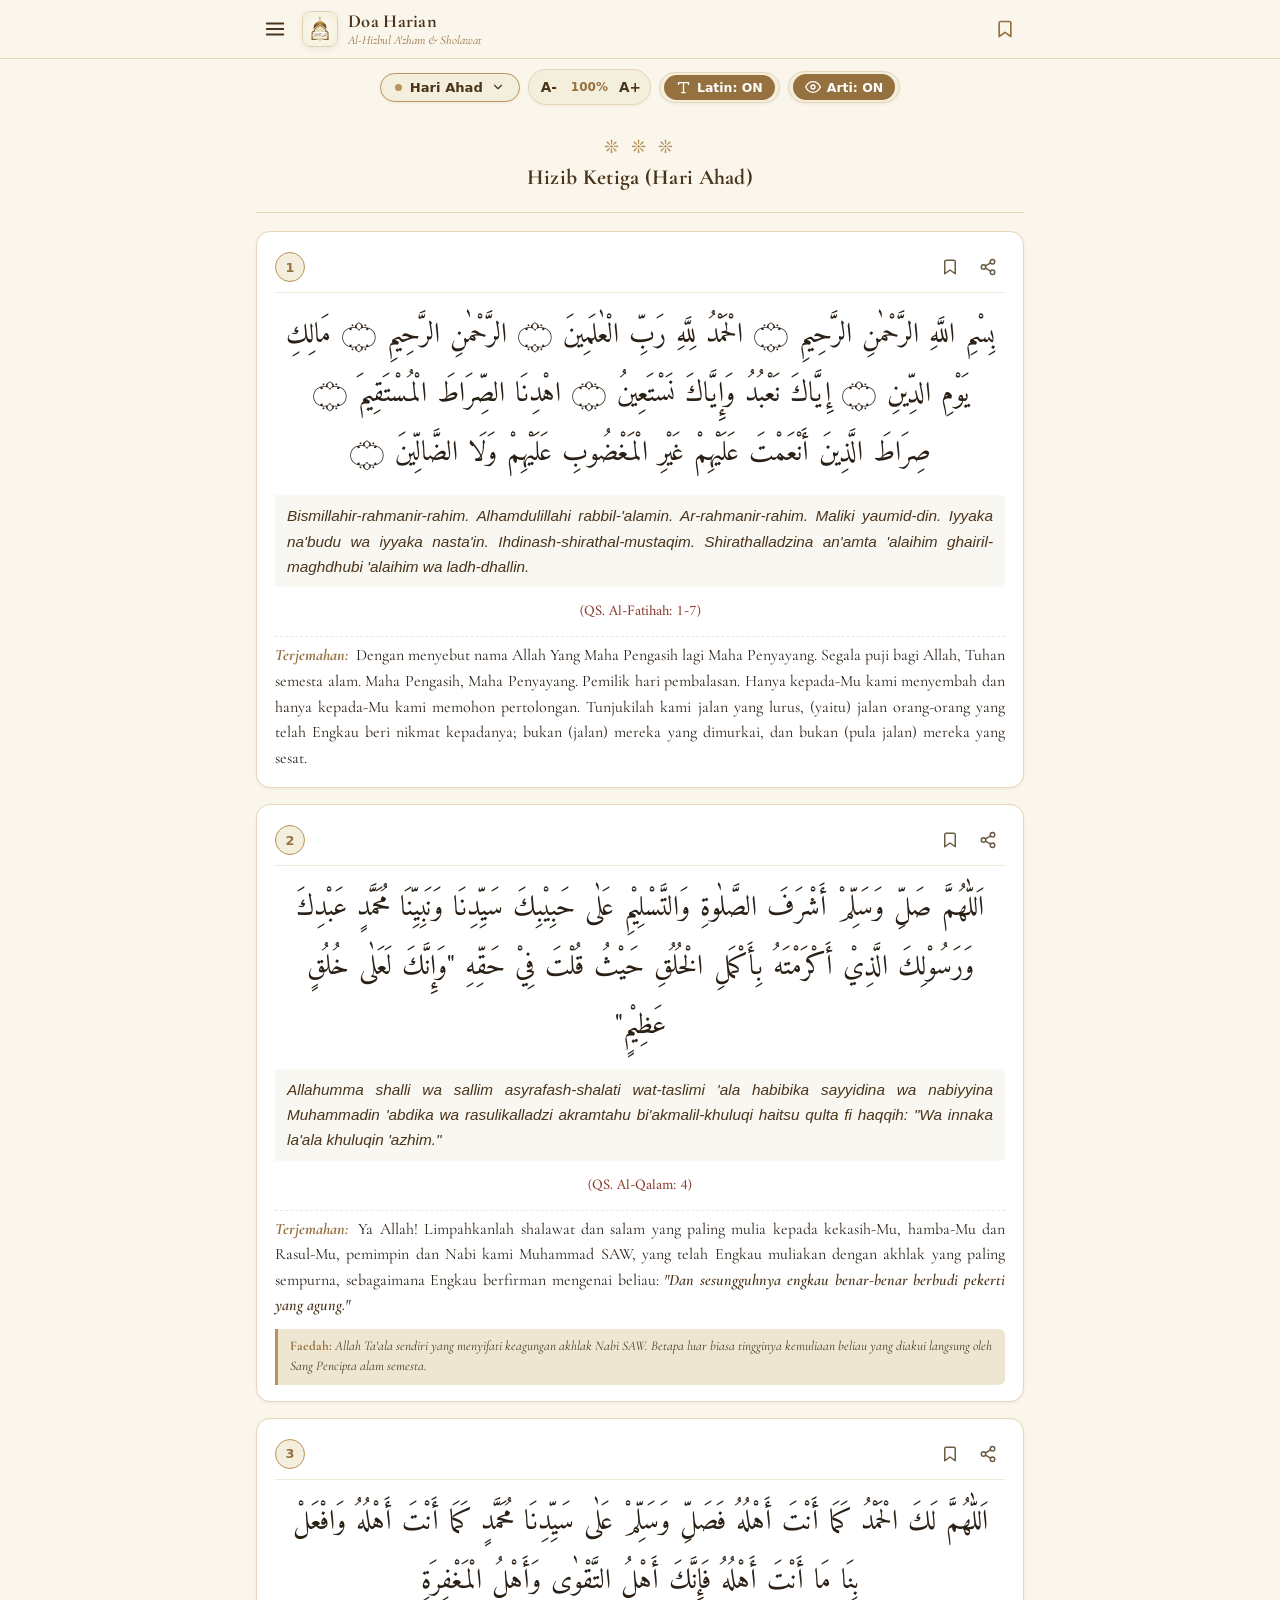
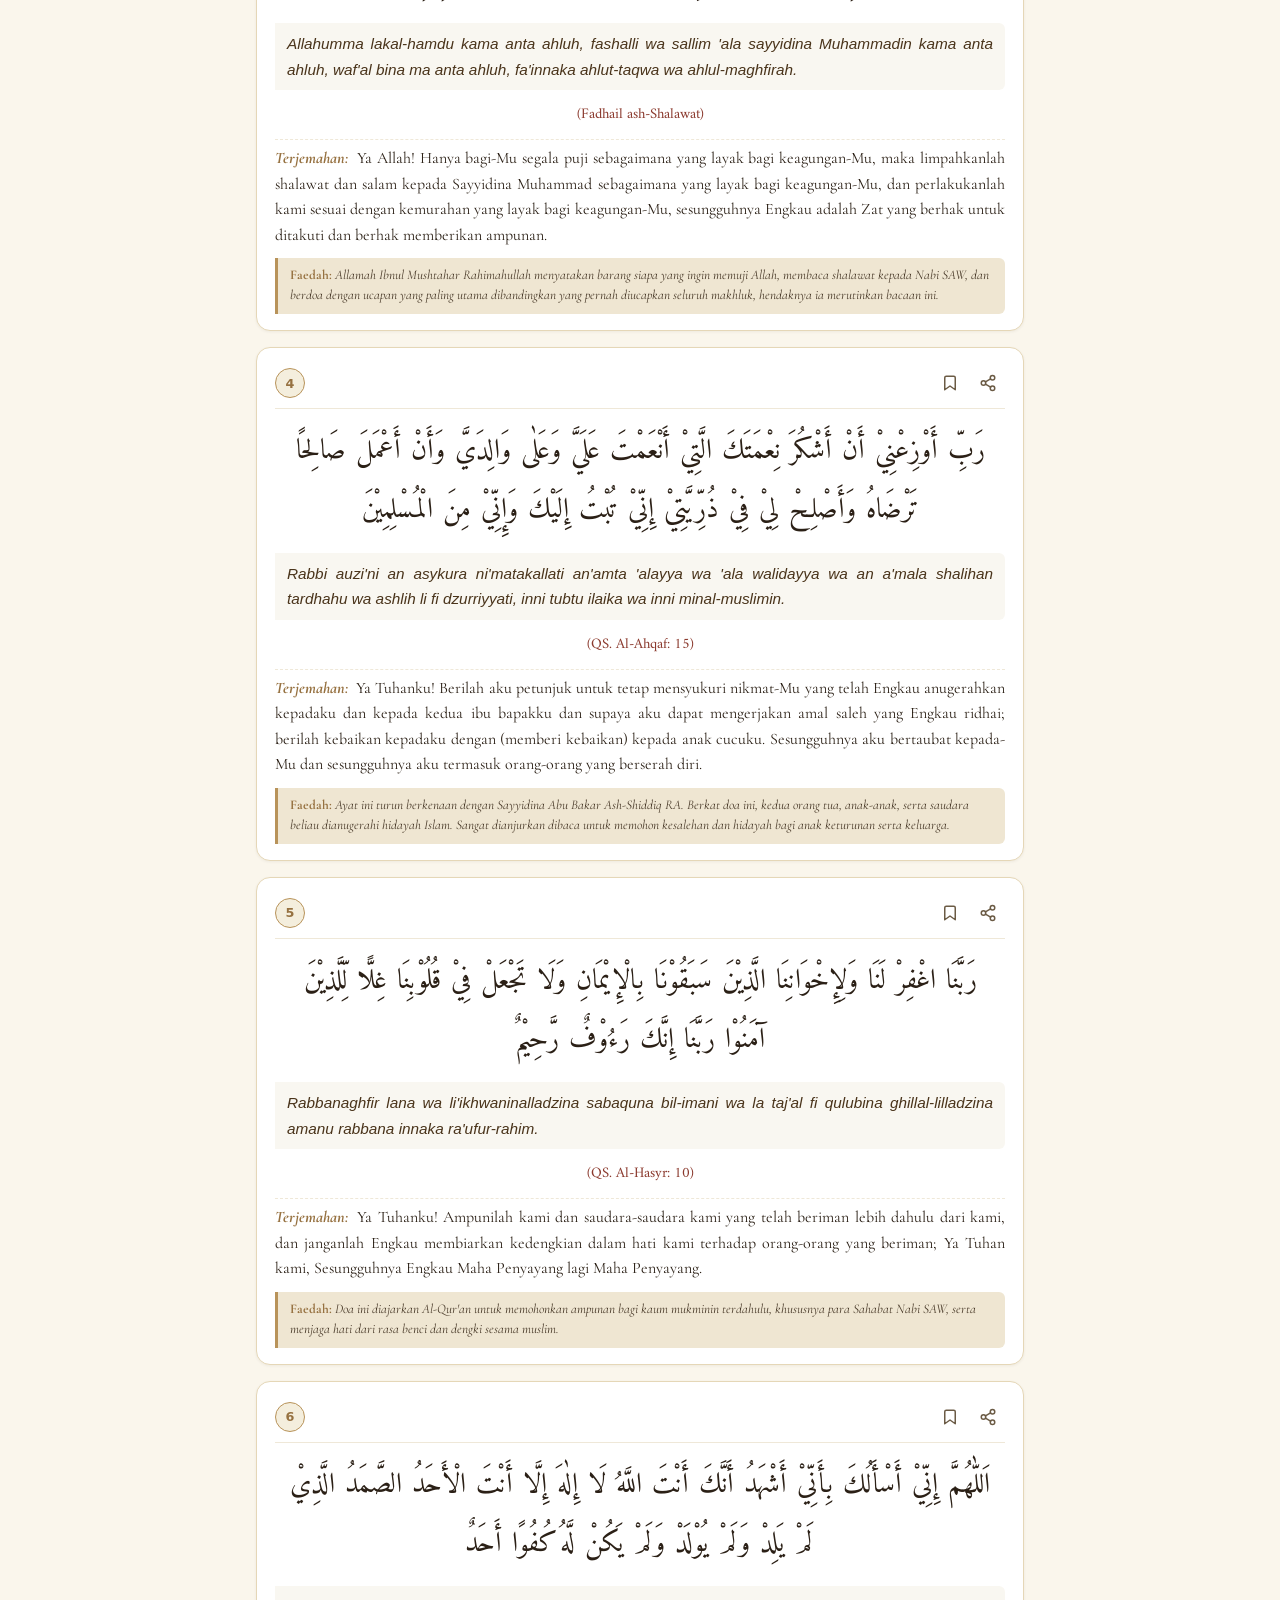
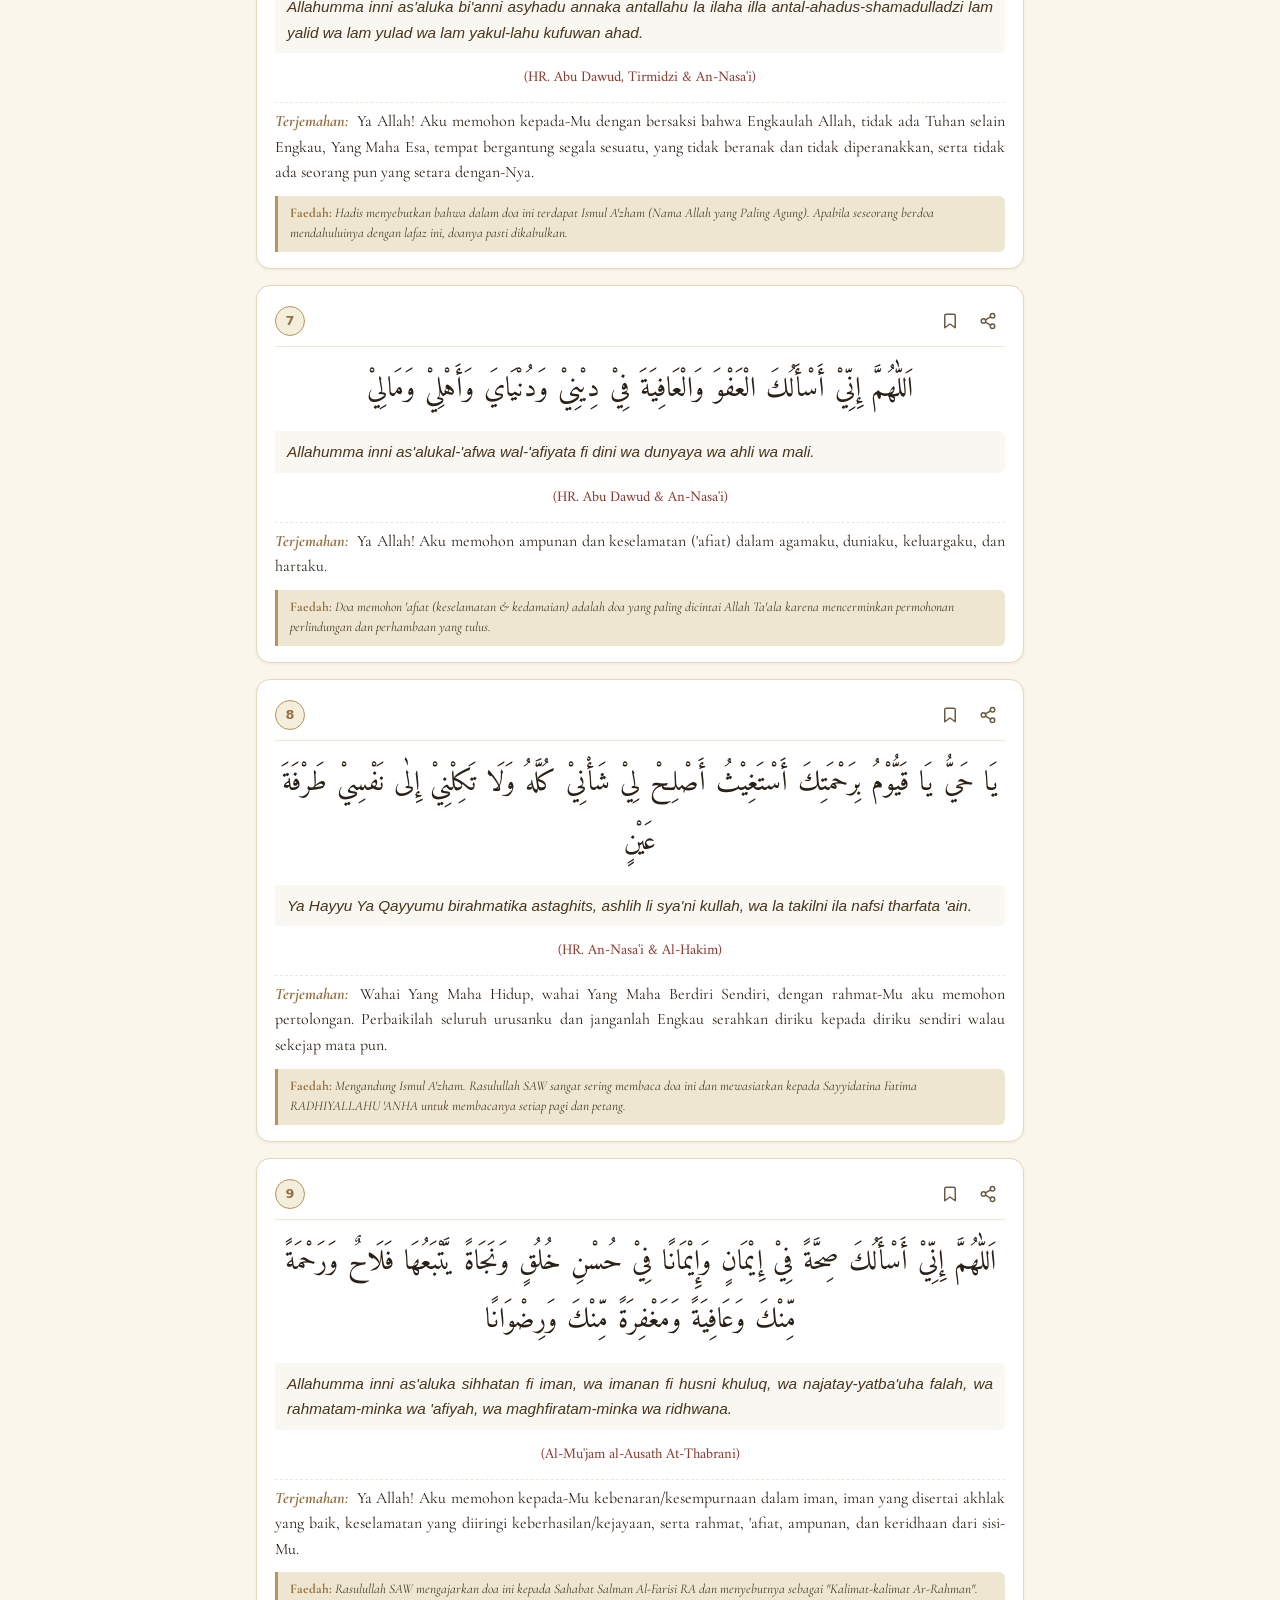
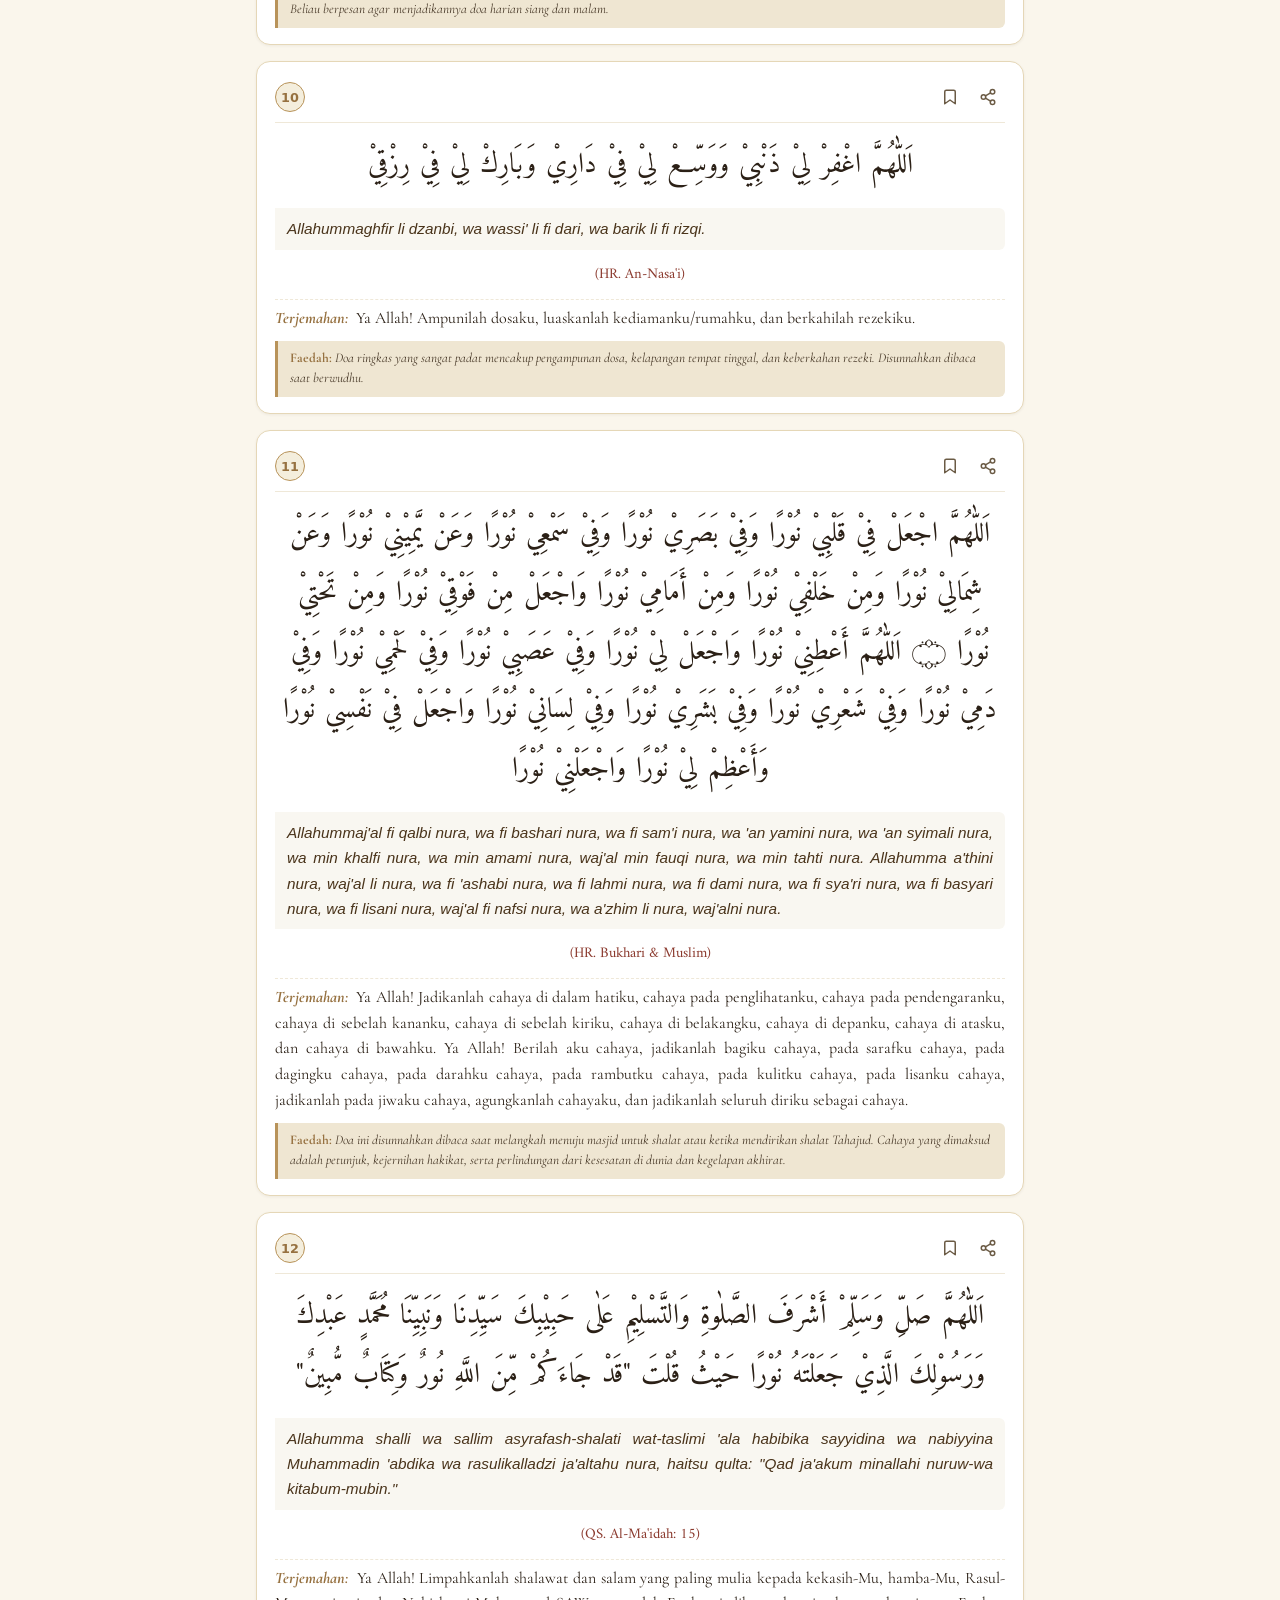
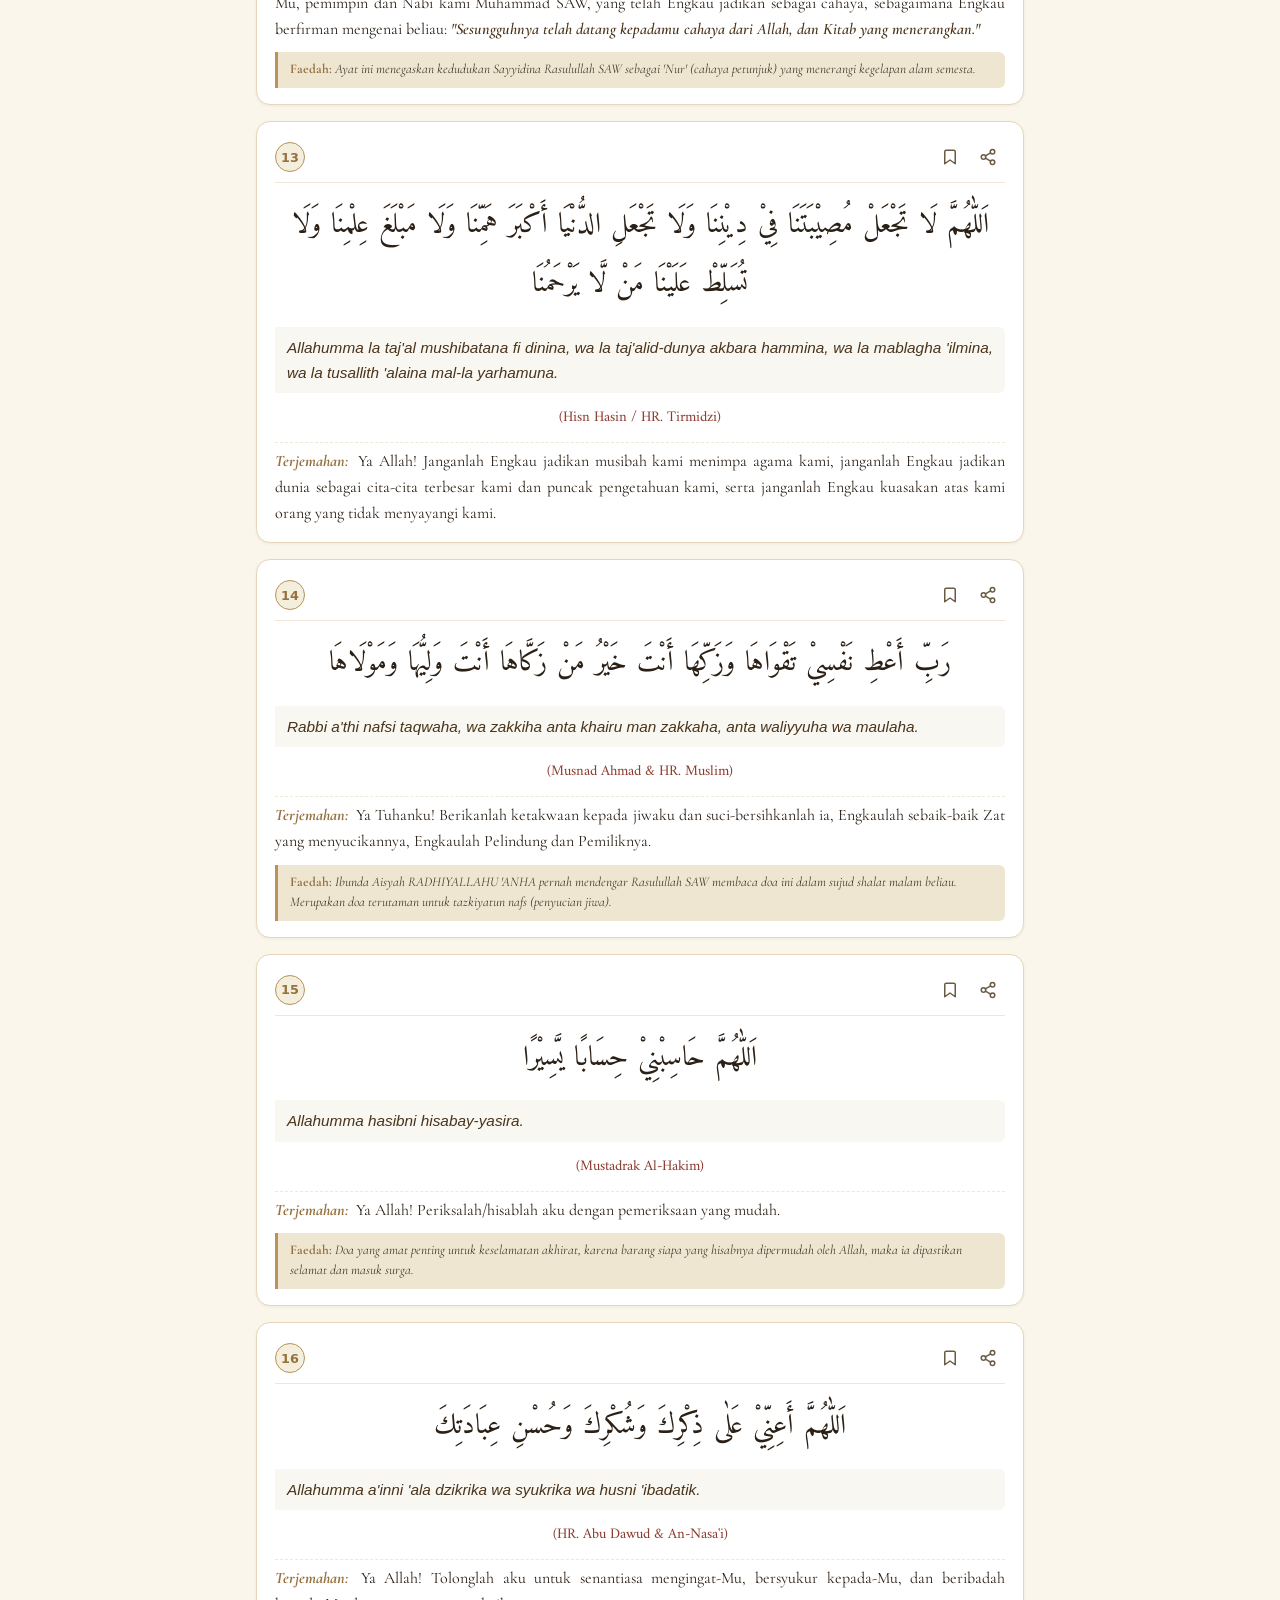
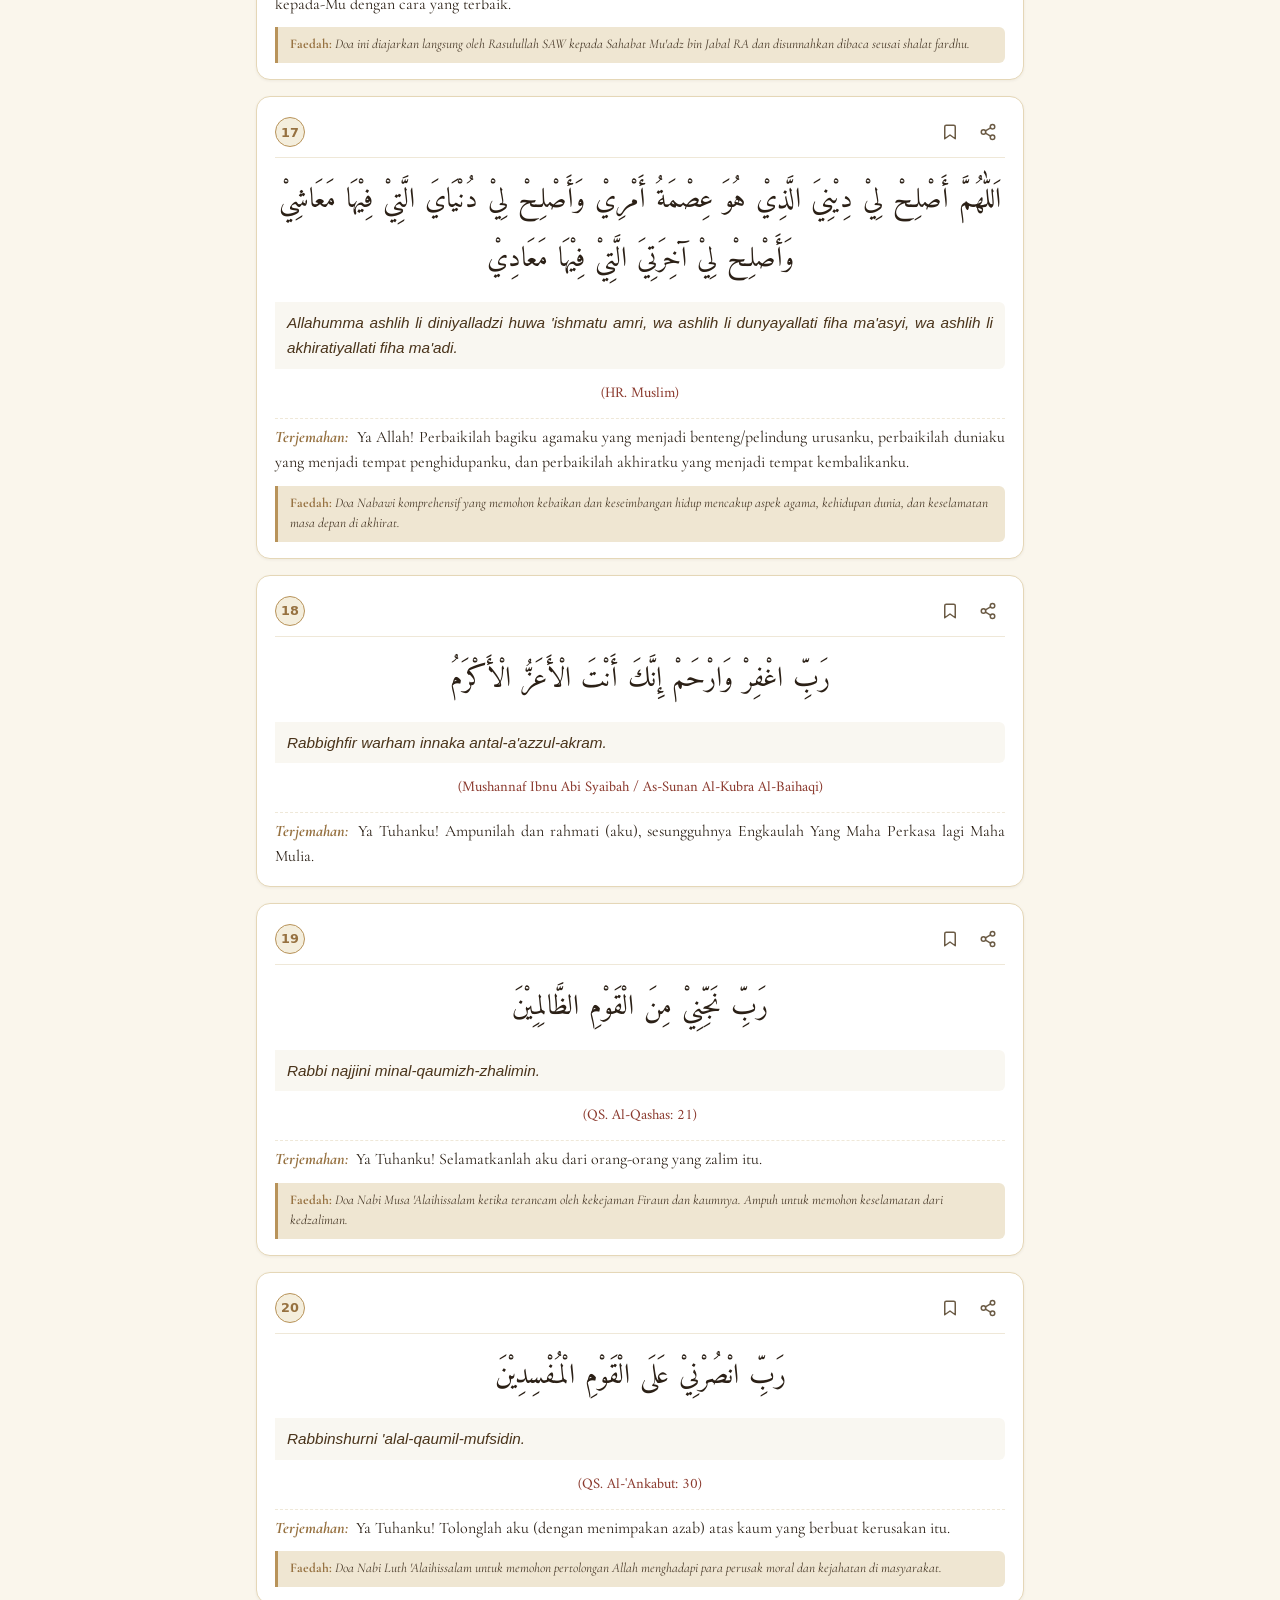
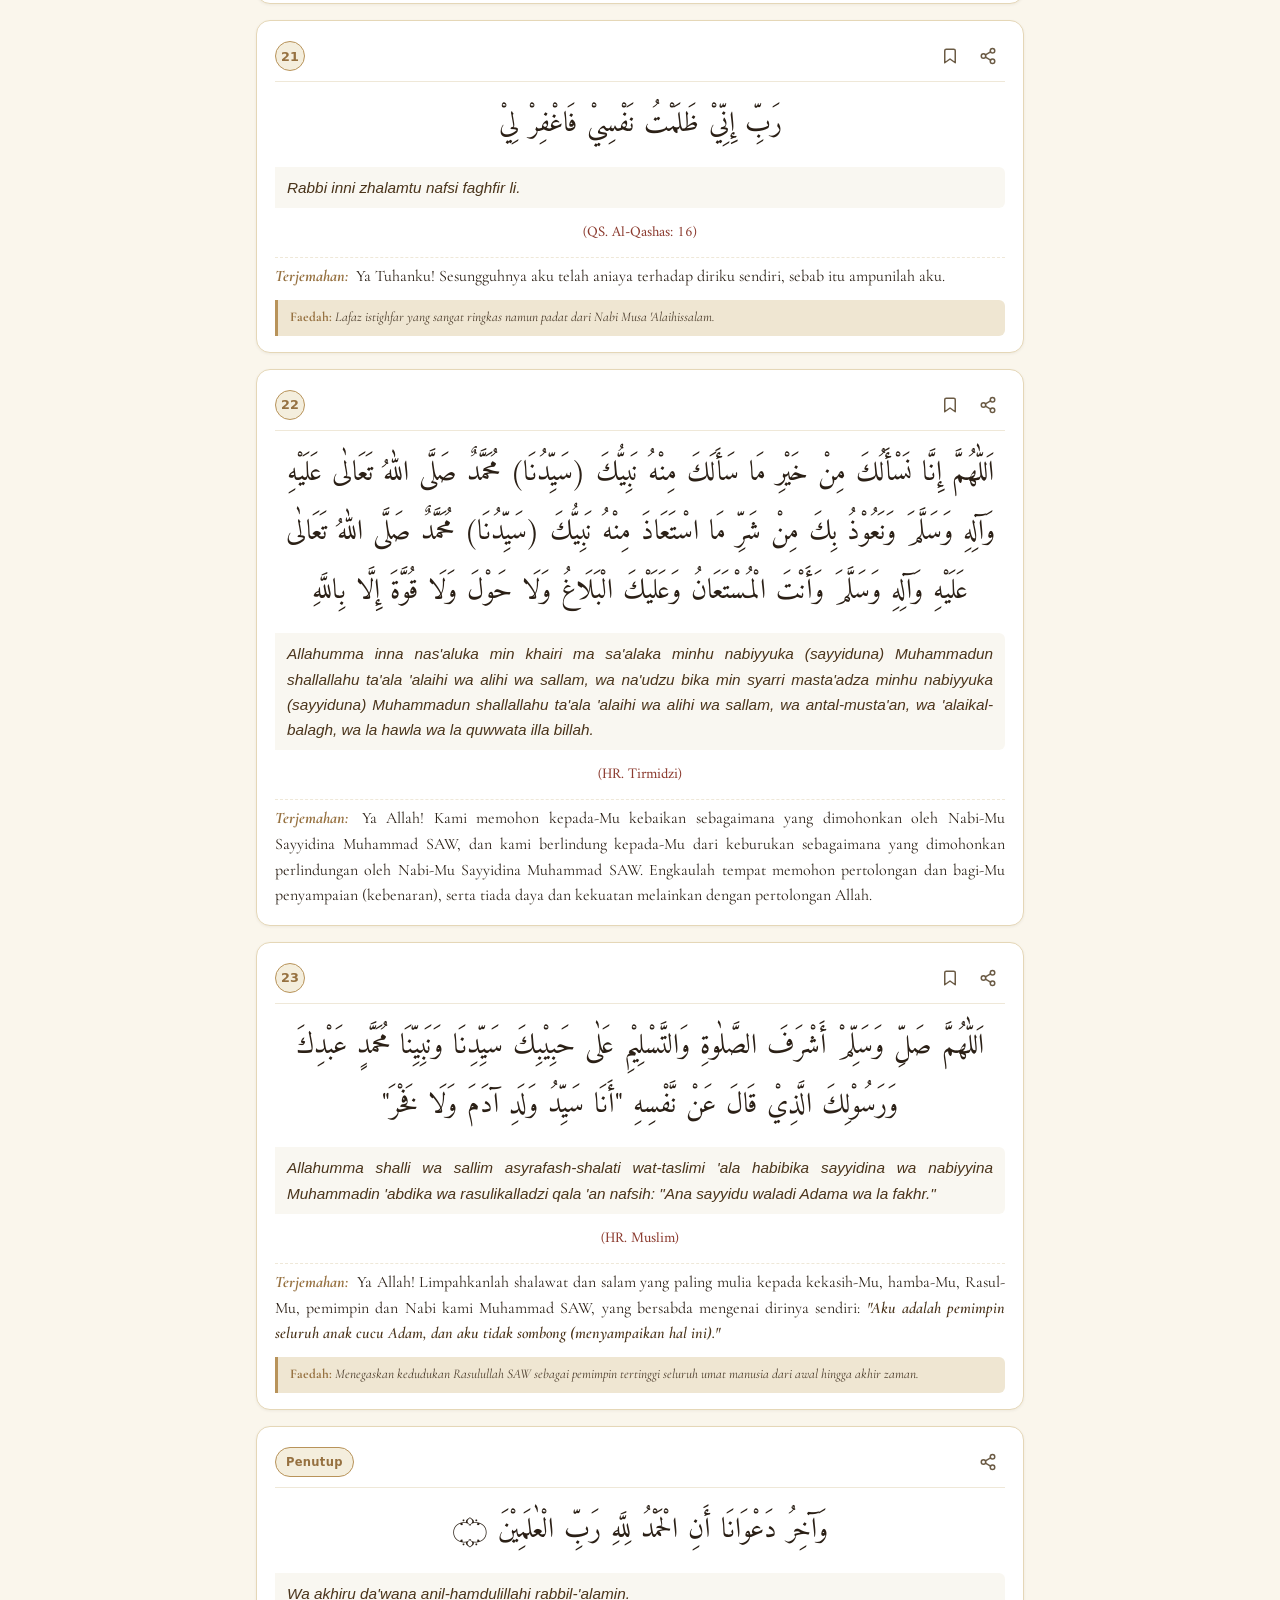
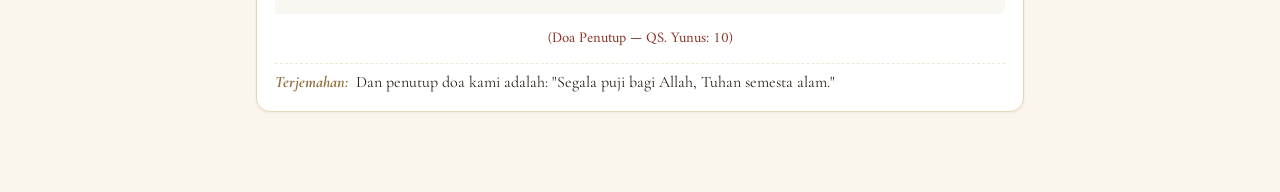
==== index.html @ cdfd8dbc "fix: optimasi PWA manifest, service worker v2.0 offline fallback, dan perbaikan vercel headers" ====
<!DOCTYPE html>
<html lang="id">

<head>
    <meta charset="UTF-8">
    <meta name="viewport" content="width=device-width, initial-scale=1.0, maximum-scale=5.0, viewport-fit=cover">
    <title>Doa Harian — Mukhtashar Al-Hizbul A'zham & Sholawat 40</title>
    <meta name="description" content="Kumpulan doa harian 7 Hizib Mukhtashar Al-Hizbul A'zham & 40 Hadits Shalawat & Salam">

    <!-- PWA & Mobile Meta -->
    <meta name="theme-color" content="#FAF6EC">
    <meta name="mobile-web-app-capable" content="yes">
    <meta name="apple-mobile-web-app-capable" content="yes">
    <meta name="apple-mobile-web-app-status-bar-style" content="default">
    <meta name="apple-mobile-web-app-title" content="Doa Harian">
    <link rel="manifest" href="/manifest.json">

    <!-- Icons -->
    <link rel="icon" type="image/png" sizes="32x32" href="/pwa/icons/favicon.png">
    <link rel="apple-touch-icon" href="/pwa/icons/apple-touch-icon.png">

    <!-- Google Fonts (Online Fallback) -->
    <link rel="preconnect" href="https://fonts.googleapis.com">
    <link rel="preconnect" href="https://fonts.gstatic.com" crossorigin>
    <link href="https://fonts.googleapis.com/css2?family=Amiri:ital,wght@0,400;0,700;1,400;1,700&family=Cormorant+Garamond:ital,wght@0,400;0,600;0,700;1,400;1,600;1,700&display=swap" rel="stylesheet">

    <!-- App Stylesheet -->
    <link rel="stylesheet" href="pwa/app.css">
</head>

<body>

    <!-- TOP APP BAR -->
    <header class="app-header">
        <div class="header-inner">
            <div class="header-left">
                <button class="icon-btn hamburger-btn" id="open-menu-btn" title="Pilih Hari / Bab (Menu)">
                    <svg width="22" height="22" viewBox="0 0 24 24" fill="none" stroke="currentColor" stroke-width="2" stroke-linecap="round" stroke-linejoin="round">
                        <line x1="3" y1="12" x2="21" y2="12"></line>
                        <line x1="3" y1="6" x2="21" y2="6"></line>
                        <line x1="3" y1="18" x2="21" y2="18"></line>
                    </svg>
                </button>
                <div class="brand-wrapper">
                    <img src="pwa/icons/icon-512.png" alt="Logo Doa Harian" class="brand-icon">
                    <div class="brand-titles">
                        <h1>Doa Harian</h1>
                        <p>Al-Hizbul A'zham & Sholawat</p>
                    </div>
                </div>
            </div>
            <div class="header-actions">
                <button class="icon-btn" id="open-bookmarks-btn" title="Daftar Bookmark">
                    <svg width="20" height="20" viewBox="0 0 24 24" fill="none" stroke="currentColor" stroke-width="2" stroke-linecap="round" stroke-linejoin="round">
                        <path d="M19 21l-7-5-7 5V5a2 2 0 0 1 2-2h10a2 2 0 0 1 2 2z"></path>
                    </svg>
                    <span class="badge-count" id="bookmark-count" style="display: none;">0</span>
                </button>
            </div>
        </div>
    </header>

    <!-- SECONDARY CONTROL BAR (ACTIVE CHAPTER SELECTOR, ZOOM & TRANSLATION TOGGLE) -->
    <section class="control-bar">
        <!-- Active Chapter Selector Button -->
        <button class="chapter-selector-btn" id="chapter-selector-btn" title="Pilih Hari / Bab">
            <span class="selector-dot"></span>
            <span class="selector-text" id="active-chapter-name">Hari Jumat</span>
            <svg width="14" height="14" viewBox="0 0 24 24" fill="none" stroke="currentColor" stroke-width="2" stroke-linecap="round" stroke-linejoin="round">
                <polyline points="6 9 12 15 18 9"></polyline>
            </svg>
        </button>

        <div class="control-actions-wrapper">
            <!-- Font Zoom Controller -->
            <div class="control-group">
                <button class="zoom-btn" id="zoom-out-btn" title="Perkecil Font">A-</button>
                <span class="zoom-label" id="zoom-label">100%</span>
                <button class="zoom-btn" id="zoom-in-btn" title="Perbesar Font">A+</button>
            </div>

            <!-- Latin Transliteration Toggle -->
            <div class="control-group">
                <button class="toggle-btn active" id="toggle-latin-btn" title="Aktifkan / Sembunyikan Bacaan Latin">
                    <svg width="15" height="15" viewBox="0 0 24 24" fill="none" stroke="currentColor" stroke-width="2" stroke-linecap="round" stroke-linejoin="round">
                        <polyline points="4 7 4 4 20 4 20 7"></polyline>
                        <line x1="9" y1="20" x2="15" y2="20"></line>
                        <line x1="12" y1="4" x2="12" y2="20"></line>
                    </svg>
                    <span>Latin: ON</span>
                </button>
            </div>

            <!-- Translation Toggle -->
            <div class="control-group">
                <button class="toggle-btn active" id="toggle-arti-btn" title="Aktifkan / Sembunyikan Terjemahan">
                    <svg width="16" height="16" viewBox="0 0 24 24" fill="none" stroke="currentColor" stroke-width="2" stroke-linecap="round" stroke-linejoin="round">
                        <path d="M1 12s4-8 11-8 11 8 11 8-4 8-11 8-11-8-11-8z"></path>
                        <circle cx="12" cy="12" r="3"></circle>
                    </svg>
                    <span>Arti: ON</span>
                </button>
            </div>
        </div>
    </section>

    <!-- MAIN READING CONTAINER -->
    <main class="main-content" id="content-container">
        <!-- Injected by app.js -->
    </main>

    <!-- CHAPTER NAVIGATION DRAWER (HAMBURGER MENU) -->
    <div class="drawer-backdrop" id="menu-drawer-backdrop">
        <aside class="nav-drawer" id="nav-drawer">
            <div class="drawer-header">
                <div class="drawer-brand">
                    <img src="pwa/icons/icon-512.png" alt="Logo" class="drawer-logo">
                    <div>
                        <div class="drawer-title">Pilih Hari / Bab</div>
                        <div class="drawer-subtitle">7 Hizib Harian & 40 Shalawat</div>
                    </div>
                </div>
                <button class="icon-btn" id="close-menu-btn" title="Tutup Menu">
                    <svg width="20" height="20" viewBox="0 0 24 24" fill="none" stroke="currentColor" stroke-width="2" stroke-linecap="round" stroke-linejoin="round">
                        <line x1="18" y1="6" x2="6" y2="18"></line>
                        <line x1="6" y1="6" x2="18" y2="18"></line>
                    </svg>
                </button>
            </div>
            <div class="drawer-body" id="menu-chapters-list">
                <!-- Injected dynamically by app.js -->
            </div>
        </aside>
    </div>

    <!-- BOOKMARK MODAL / DRAWER -->
    <div class="modal-backdrop" id="bookmark-modal">
        <div class="modal-drawer">
            <div class="modal-header">
                <div class="modal-title">
                    <svg width="18" height="18" viewBox="0 0 24 24" fill="currentColor" stroke="currentColor" stroke-width="2">
                        <path d="M19 21l-7-5-7 5V5a2 2 0 0 1 2-2h10a2 2 0 0 1 2 2z"></path>
                    </svg>
                    <span>Doa Tersimpan (Bookmark)</span>
                </div>
                <button class="icon-btn" id="close-bookmarks-btn" title="Tutup">
                    <svg width="20" height="20" viewBox="0 0 24 24" fill="none" stroke="currentColor" stroke-width="2">
                        <line x1="18" y1="6" x2="6" y2="18"></line>
                        <line x1="6" y1="6" x2="18" y2="18"></line>
                    </svg>
                </button>
            </div>
            <div class="modal-body" id="bookmark-list">
                <!-- Injected by app.js -->
            </div>
        </div>
    </div>

    <!-- FLOATING TOAST NOTIFICATION -->
    <div class="toast-container" id="toast"></div>

    <!-- DATA & LOGIC SCRIPTS -->
    <script src="pwa/data.js"></script>
    <script src="pwa/app.js"></script>
</body>

</html>
---- pwa/app.css ----
/* ==========================================================================
   Daily Du'a — Mukhtashar Al-Hizbul A'zham & Sholawat 40
   PWA Stylesheet (Mobile-First, Islamic Classical Manuscript Theme)
   ========================================================================== */

/* --- Font Definitions --- */
@font-face {
    font-family: 'Amiri';
    src: local('Amiri'),
         url('../fonts/Amiri-Regular.ttf') format('truetype');
    font-weight: normal;
    font-style: normal;
}

@font-face {
    font-family: 'Amiri';
    src: local('Amiri Bold'),
         local('Amiri-Bold'),
         url('../fonts/Amiri-Bold.ttf') format('truetype');
    font-weight: bold;
    font-style: normal;
}

@font-face {
    font-family: 'Cormorant Garamond';
    src: local('Cormorant Garamond'),
         url('../fonts/CormorantGaramond-Var.ttf') format('truetype');
    font-weight: normal;
    font-style: normal;
}

@font-face {
    font-family: 'Cormorant Garamond';
    src: local('Cormorant Garamond Italic'),
         url('../fonts/CormorantGaramond-Italic-Var.ttf') format('truetype');
    font-weight: normal;
    font-style: italic;
}

/* --- Theme Variables --- */
:root {
    --bg-cream: #FAF6EC;
    --bg-surface: #F4EEDD;
    --bg-card: #FFFFFF;
    --bg-card-border: #E5D7B7;
    --text-ink: #2B2016;
    --text-muted: #6B5B45;
    --text-light: #968672;
    --gold-primary: #B8935A;
    --gold-deep: #967140;
    --gold-dark: #4A341B;
    --rubric-red: #8B3A2E;
    --box-panel: #EFE6D2;

    /* Scalable font sizes */
    --font-scale-arabic: 1.0;
    --font-scale-latin: 1.0;
    --arabic-base-size: 21pt;
    --latin-base-size: 12pt;

    --radius-sm: 6px;
    --radius-md: 10px;
    --radius-lg: 14px;
    --radius-full: 9999px;

    --shadow-sm: 0 1px 3px rgba(43, 32, 22, 0.06);
    --shadow-md: 0 4px 12px rgba(43, 32, 22, 0.08);
    --shadow-lg: 0 8px 24px rgba(43, 32, 22, 0.12);

    --safe-top: env(safe-area-inset-top, 0px);
    --safe-bottom: env(safe-area-inset-bottom, 0px);
}

/* --- Base Reset --- */
*, *::before, *::after {
    box-sizing: border-box;
    margin: 0;
    padding: 0;
    -webkit-tap-highlight-color: transparent;
}

html {
    background-color: var(--bg-cream);
    color: var(--text-ink);
    font-family: 'Cormorant Garamond', Georgia, serif;
    font-size: 16px;
    scroll-behavior: smooth;
}

body {
    background-color: var(--bg-cream);
    min-height: 100vh;
    display: flex;
    flex-direction: column;
    overflow-x: hidden;
}

/* --- Top Header Bar --- */
.app-header {
    position: sticky;
    top: 0;
    z-index: 100;
    background-color: rgba(250, 246, 236, 0.96);
    backdrop-filter: blur(8px);
    -webkit-backdrop-filter: blur(8px);
    border-bottom: 1px solid var(--bg-card-border);
    padding-top: var(--safe-top);
}

.header-inner {
    max-width: 800px;
    margin: 0 auto;
    display: flex;
    align-items: center;
    justify-content: space-between;
    padding: 10px 16px;
}

.brand-wrapper {
    display: flex;
    align-items: center;
    gap: 10px;
    text-decoration: none;
    color: inherit;
}

.brand-icon {
    width: 36px;
    height: 36px;
    border-radius: 9px;
    object-fit: cover;
    border: 1px solid rgba(184, 147, 90, 0.4);
    box-shadow: 0 2px 6px rgba(43, 32, 22, 0.08);
}

.brand-titles h1 {
    font-size: 1.15rem;
    font-weight: 700;
    color: var(--gold-dark);
    line-height: 1.2;
    letter-spacing: 0.3px;
}

.brand-titles p {
    font-size: 0.78rem;
    color: var(--gold-deep);
    font-style: italic;
}

.header-actions {
    display: flex;
    align-items: center;
    gap: 8px;
}

.icon-btn {
    background: none;
    border: 1px solid transparent;
    border-radius: var(--radius-full);
    width: 38px;
    height: 38px;
    display: flex;
    align-items: center;
    justify-content: center;
    color: var(--gold-deep);
    cursor: pointer;
    transition: all 0.2s ease;
    position: relative;
}

.icon-btn:hover, .icon-btn:active {
    background-color: var(--bg-surface);
    border-color: var(--bg-card-border);
    color: var(--gold-dark);
}

.badge-count {
    position: absolute;
    top: -2px;
    right: -2px;
    background-color: var(--rubric-red);
    color: #FFF;
    font-size: 0.65rem;
    font-family: system-ui, sans-serif;
    font-weight: bold;
    min-width: 17px;
    height: 17px;
    border-radius: 9px;
    display: flex;
    align-items: center;
    justify-content: center;
    padding: 0 4px;
}

.header-left {
    display: flex;
    align-items: center;
    gap: 8px;
}

.hamburger-btn {
    color: var(--gold-dark);
}

.hamburger-btn:hover {
    background-color: var(--bg-surface);
}

/* --- Secondary Control Bar (Font & Translation Toggle) --- */
.chapter-selector-btn {
    background-color: var(--bg-surface);
    border: 1px solid var(--gold-primary);
    border-radius: var(--radius-full);
    padding: 6px 14px;
    font-family: system-ui, -apple-system, sans-serif;
    font-size: 0.82rem;
    font-weight: 600;
    color: var(--gold-dark);
    display: flex;
    align-items: center;
    gap: 8px;
    cursor: pointer;
    box-shadow: var(--shadow-sm);
    transition: all 0.2s ease;
}

.chapter-selector-btn:hover {
    background-color: #EDE4D0;
    border-color: var(--gold-deep);
}

.selector-dot {
    width: 7px;
    height: 7px;
    border-radius: 50%;
    background-color: var(--gold-primary);
    flex-shrink: 0;
}

.control-actions-wrapper {
    display: flex;
    align-items: center;
    gap: 8px;
}

/* --- Secondary Control Bar (Font & Translation Toggle) --- */
.control-bar {
    max-width: 800px;
    margin: 10px auto 4px auto;
    padding: 0 16px;
    display: flex;
    align-items: center;
    justify-content: space-between;
    flex-wrap: wrap;
    gap: 8px;
}

.control-group {
    display: flex;
    align-items: center;
    background-color: var(--bg-surface);
    border: 1px solid var(--bg-card-border);
    border-radius: var(--radius-full);
    padding: 2px 4px;
    box-shadow: var(--shadow-sm);
}

.zoom-btn {
    background: none;
    border: none;
    color: var(--gold-dark);
    font-size: 0.85rem;
    font-family: system-ui, sans-serif;
    font-weight: bold;
    width: 32px;
    height: 30px;
    display: flex;
    align-items: center;
    justify-content: center;
    cursor: pointer;
    border-radius: var(--radius-full);
    transition: background 0.15s;
}

.zoom-btn:hover, .zoom-btn:active {
    background-color: rgba(184, 147, 90, 0.2);
}

.zoom-label {
    font-family: system-ui, sans-serif;
    font-size: 0.75rem;
    font-weight: 600;
    color: var(--gold-deep);
    padding: 0 6px;
    min-width: 44px;
    text-align: center;
}

.toggle-btn {
    background: none;
    border: none;
    padding: 5px 12px;
    border-radius: var(--radius-full);
    font-family: system-ui, sans-serif;
    font-size: 0.78rem;
    font-weight: 600;
    color: var(--text-muted);
    cursor: pointer;
    display: flex;
    align-items: center;
    gap: 6px;
    transition: all 0.2s;
}

.toggle-btn.active {
    background-color: var(--gold-deep);
    color: #FFF;
}

/* --- Main Content Area --- */
.main-content {
    max-width: 800px;
    margin: 0 auto;
    padding: 12px 16px 80px 16px;
    width: 100%;
}

/* Chapter Heading */
.chapter-hero {
    text-align: center;
    padding: 16px 8px 22px 8px;
    border-bottom: 1px solid var(--bg-card-border);
    margin-bottom: 18px;
}

.hero-ornament {
    color: var(--gold-primary);
    font-size: 1.1rem;
    letter-spacing: 4px;
    margin-bottom: 6px;
}

.hero-title-ar {
    font-family: 'Amiri', serif;
    font-size: 1.85rem;
    font-weight: bold;
    color: var(--gold-dark);
    direction: rtl;
    line-height: 1.5;
    margin-bottom: 4px;
}

.hero-title-in {
    font-size: 1.35rem;
    font-weight: 700;
    color: var(--gold-dark);
    letter-spacing: 0.3px;
    margin: 4px 0 0 0;
}

.hero-mukaddimah {
    margin-top: 14px;
    padding: 12px 16px;
    background-color: var(--bg-surface);
    border: 1px solid var(--bg-card-border);
    border-radius: var(--radius-md);
    font-family: 'Amiri', serif;
    font-size: 1.25rem;
    direction: rtl;
    line-height: 1.8;
    color: var(--gold-dark);
    text-align: center;
}

/* --- Doa Cards --- */
.doa-list {
    display: flex;
    flex-direction: column;
    gap: 16px;
}

.card-item {
    background-color: var(--bg-card);
    border: 1px solid var(--bg-card-border);
    border-radius: var(--radius-lg);
    box-shadow: var(--shadow-sm);
    padding: 18px 18px 16px 18px;
    transition: box-shadow 0.2s, border-color 0.2s;
    position: relative;
}

.card-item:hover {
    box-shadow: var(--shadow-md);
    border-color: var(--gold-primary);
}

/* Sub-header inside chapter (e.g. Tasyahhud in Sholawat 40) */
.section-divider {
    text-align: center;
    padding: 20px 10px 10px 10px;
    margin-top: 10px;
    border-top: 2px dashed var(--bg-card-border);
}

.section-divider-ar {
    font-family: 'Amiri', serif;
    font-size: 1.5rem;
    font-weight: bold;
    color: var(--gold-dark);
    direction: rtl;
}

.section-divider-in {
    font-size: 0.95rem;
    font-style: italic;
    color: var(--gold-deep);
    margin-top: 2px;
}

/* Card Header */
.card-header {
    display: flex;
    align-items: center;
    justify-content: space-between;
    margin-bottom: 14px;
    padding-bottom: 8px;
    border-bottom: 1px solid rgba(216, 198, 158, 0.4);
}

.doa-badge {
    width: 30px;
    height: 30px;
    border-radius: 50%;
    background-color: var(--bg-surface);
    border: 1px solid var(--gold-primary);
    color: var(--gold-deep);
    font-family: system-ui, sans-serif;
    font-size: 0.8rem;
    font-weight: bold;
    display: flex;
    align-items: center;
    justify-content: center;
}

.doa-badge.badge-text {
    width: auto;
    padding: 0 10px;
    border-radius: var(--radius-full);
    font-size: 0.72rem;
    letter-spacing: 0.3px;
}

.card-actions {
    display: flex;
    align-items: center;
    gap: 4px;
}

.card-action-btn {
    background: none;
    border: 1px solid transparent;
    border-radius: var(--radius-full);
    width: 34px;
    height: 34px;
    display: flex;
    align-items: center;
    justify-content: center;
    color: var(--text-muted);
    cursor: pointer;
    transition: all 0.15s;
}

.card-action-btn:hover, .card-action-btn:active {
    background-color: var(--bg-surface);
    color: var(--gold-dark);
}

.card-action-btn.bookmarked {
    color: var(--gold-primary);
}

/* Card Body */
.card-arabic {
    font-family: 'Amiri', serif;
    font-size: calc(var(--arabic-base-size) * var(--font-scale-arabic));
    line-height: 2.1;
    color: var(--text-ink);
    direction: rtl;
    text-align: center;
    margin-bottom: 12px;
    padding: 0 4px;
    word-spacing: 2px;
}

.card-ref {
    font-family: 'Amiri', serif;
    font-size: calc(11pt * var(--font-scale-latin));
    color: var(--rubric-red);
    text-align: center;
    direction: rtl;
    margin-bottom: 12px;
}

/* Card Latin Transliteration */
.card-latin {
    font-family: -apple-system, BlinkMacSystemFont, "Segoe UI", Roboto, "Helvetica Neue", Arial, sans-serif;
    font-size: calc(11.5pt * var(--font-scale-latin));
    font-style: italic;
    font-weight: 500;
    line-height: 1.65;
    color: #4A341B;
    text-align: justify;
    margin-bottom: 12px;
    padding: 8px 12px;
    background: rgba(216, 198, 158, 0.15);
    border-left: 3px solid var(--gold-secondary);
    border-radius: 0 var(--radius-sm) var(--radius-sm) 0;
    transition: opacity 0.2s, max-height 0.3s;
}

body.dark-mode .card-latin {
    color: #D6C29E;
    background: rgba(255, 255, 255, 0.05);
    border-left-color: var(--gold-primary);
}

/* Hide latin when toggled off */
body.hide-latin .card-latin {
    display: none !important;
}

.card-translation {
    font-size: calc(var(--latin-base-size) * var(--font-scale-latin));
    line-height: 1.6;
    color: var(--text-ink);
    text-align: justify;
    padding-top: 6px;
    border-top: 1px dashed rgba(216, 198, 158, 0.4);
    transition: opacity 0.2s, max-height 0.3s;
}

.tr-label {
    font-style: italic;
    font-weight: bold;
    color: var(--gold-deep);
    margin-right: 4px;
}

.card-translation em,
.card-note em {
    font-style: italic;
    font-weight: 600;
    color: var(--gold-dark);
}

/* Notes & Faedah */
.card-note {
    background-color: var(--box-panel);
    border-left: 3px solid var(--gold-primary);
    border-radius: 0 var(--radius-sm) var(--radius-sm) 0;
    padding: 8px 12px;
    margin-top: 10px;
    font-size: calc(10pt * var(--font-scale-latin));
    color: #4A3B2A;
    font-style: italic;
    line-height: 1.5;
}

.note-label {
    font-weight: bold;
    color: var(--gold-deep);
    font-style: normal;
}

/* Hide translation when toggled off */
body.hide-translation .card-translation,
body.hide-translation .card-note {
    display: none !important;
}

/* --- Chapter Navigation Drawer (Hamburger Menu) --- */
.drawer-backdrop {
    position: fixed;
    top: 0;
    left: 0;
    right: 0;
    bottom: 0;
    background-color: rgba(43, 32, 22, 0.5);
    backdrop-filter: blur(4px);
    -webkit-backdrop-filter: blur(4px);
    z-index: 250;
    opacity: 0;
    pointer-events: none;
    transition: opacity 0.28s ease;
}

.drawer-backdrop.open {
    opacity: 1;
    pointer-events: auto;
}

.nav-drawer {
    position: fixed;
    top: 0;
    left: 0;
    bottom: 0;
    width: 320px;
    max-width: 86vw;
    background-color: var(--bg-cream);
    box-shadow: 4px 0 24px rgba(43, 32, 22, 0.25);
    z-index: 260;
    display: flex;
    flex-direction: column;
    transform: translateX(-100%);
    transition: transform 0.3s cubic-bezier(0.16, 1, 0.3, 1);
    border-right: 1px solid var(--bg-card-border);
}

.drawer-backdrop.open .nav-drawer {
    transform: translateX(0);
}

.drawer-header {
    padding: 16px;
    border-bottom: 1px solid var(--bg-card-border);
    display: flex;
    align-items: center;
    justify-content: space-between;
    background-color: rgba(244, 238, 221, 0.6);
}

.drawer-brand {
    display: flex;
    align-items: center;
    gap: 10px;
}

.drawer-logo {
    width: 34px;
    height: 34px;
    border-radius: 8px;
    object-fit: cover;
    border: 1px solid rgba(184, 147, 90, 0.4);
}

.drawer-title {
    font-size: 1.05rem;
    font-weight: 700;
    color: var(--gold-dark);
    line-height: 1.2;
}

.drawer-subtitle {
    font-size: 0.72rem;
    color: var(--gold-deep);
    font-style: italic;
}

.drawer-body {
    padding: 12px;
    overflow-y: auto;
    flex: 1;
    display: flex;
    flex-direction: column;
    gap: 8px;
}

.chapter-menu-item {
    background-color: var(--bg-card);
    border: 1px solid var(--bg-card-border);
    border-radius: var(--radius-md);
    padding: 13px 16px;
    cursor: pointer;
    transition: all 0.2s ease;
    display: flex;
    align-items: center;
    justify-content: space-between;
    gap: 12px;
}

.chapter-menu-item:hover {
    background-color: #FFFDF9;
    border-color: var(--gold-primary);
    transform: translateX(4px);
}

.chapter-menu-item.active {
    background-color: rgba(184, 147, 90, 0.14);
    border-color: var(--gold-primary);
    box-shadow: 0 2px 8px rgba(74, 52, 27, 0.08);
}

.chapter-item-left {
    display: flex;
    align-items: center;
    gap: 10px;
    flex: 1;
}

.chapter-item-title {
    font-size: 1.02rem;
    font-weight: 700;
    color: var(--text-ink);
    display: flex;
    align-items: center;
    gap: 8px;
}

.chapter-menu-item.active .chapter-item-title {
    color: var(--gold-dark);
}

.today-tag {
    font-size: 0.65rem;
    font-weight: bold;
    color: #1E7E44;
    background-color: #E8F8F0;
    border: 1px solid #A3E4D7;
    padding: 2px 7px;
    border-radius: var(--radius-full);
}

.chapter-item-right {
    color: var(--gold-primary);
    display: flex;
    align-items: center;
}

/* --- Bookmark Modal / Drawer --- */
.modal-backdrop {
    position: fixed;
    top: 0;
    left: 0;
    right: 0;
    bottom: 0;
    background-color: rgba(43, 32, 22, 0.5);
    backdrop-filter: blur(3px);
    z-index: 200;
    display: flex;
    align-items: flex-end;
    opacity: 0;
    pointer-events: none;
    transition: opacity 0.25s ease;
}

.modal-backdrop.open {
    opacity: 1;
    pointer-events: auto;
}

.modal-drawer {
    background-color: var(--bg-cream);
    width: 100%;
    max-width: 600px;
    margin: 0 auto;
    border-radius: var(--radius-lg) var(--radius-lg) 0 0;
    box-shadow: var(--shadow-lg);
    max-height: 85vh;
    display: flex;
    flex-direction: column;
    transform: translateY(100%);
    transition: transform 0.3s cubic-bezier(0.2, 0.9, 0.3, 1);
}

.modal-backdrop.open .modal-drawer {
    transform: translateY(0);
}

.modal-header {
    padding: 16px 20px;
    border-bottom: 1px solid var(--bg-card-border);
    display: flex;
    align-items: center;
    justify-content: space-between;
}

.modal-title {
    font-size: 1.15rem;
    font-weight: 700;
    color: var(--gold-dark);
    display: flex;
    align-items: center;
    gap: 8px;
}

.modal-body {
    padding: 16px;
    overflow-y: auto;
    flex: 1;
    display: flex;
    flex-direction: column;
    gap: 10px;
}

.bookmark-item {
    background-color: var(--bg-card);
    border: 1px solid var(--bg-card-border);
    border-radius: var(--radius-md);
    padding: 12px 14px;
    cursor: pointer;
    transition: all 0.2s;
    display: flex;
    align-items: flex-start;
    justify-content: space-between;
    gap: 12px;
}

.bookmark-item:hover {
    border-color: var(--gold-primary);
    box-shadow: var(--shadow-sm);
}

.bm-info {
    flex: 1;
}

.bm-tag {
    font-family: system-ui, sans-serif;
    font-size: 0.72rem;
    font-weight: bold;
    color: var(--gold-deep);
    text-transform: uppercase;
    letter-spacing: 0.5px;
}

.bm-snippet-ar {
    font-family: 'Amiri', serif;
    font-size: 1.15rem;
    direction: rtl;
    color: var(--gold-dark);
    margin: 4px 0;
    line-height: 1.4;
}

.bm-snippet-in {
    font-size: 0.85rem;
    color: var(--text-muted);
    display: -webkit-box;
    -webkit-line-clamp: 2;
    -webkit-box-orient: vertical;
    overflow: hidden;
}

.bm-remove-btn {
    background: none;
    border: none;
    color: #A08C75;
    cursor: pointer;
    padding: 4px;
    border-radius: 4px;
    transition: color 0.15s;
}

.bm-remove-btn:hover {
    color: var(--rubric-red);
}

.empty-state {
    text-align: center;
    padding: 40px 20px;
    color: var(--text-muted);
}

.empty-state svg {
    margin-bottom: 12px;
    opacity: 0.6;
}

/* --- Floating Toast Notification --- */
.toast-container {
    position: fixed;
    bottom: 24px;
    left: 50%;
    transform: translateX(-50%) translateY(100px);
    background-color: var(--gold-dark);
    color: #FAF6EC;
    padding: 10px 20px;
    border-radius: var(--radius-full);
    font-family: system-ui, sans-serif;
    font-size: 0.85rem;
    font-weight: 500;
    box-shadow: var(--shadow-lg);
    z-index: 300;
    pointer-events: none;
    opacity: 0;
    transition: transform 0.3s cubic-bezier(0.18, 0.89, 0.32, 1.28), opacity 0.3s;
    display: flex;
    align-items: center;
    gap: 8px;
}

.toast-container.show {
    transform: translateX(-50%) translateY(0);
    opacity: 1;
}

/* --- Media Queries for Desktop --- */
@media (min-width: 640px) {
    .modal-backdrop {
        align-items: center;
        justify-content: center;
    }
    
    .modal-drawer {
        border-radius: var(--radius-lg);
        max-height: 70vh;
        transform: scale(0.95);
    }
    
    .modal-backdrop.open .modal-drawer {
        transform: scale(1);
    }
}
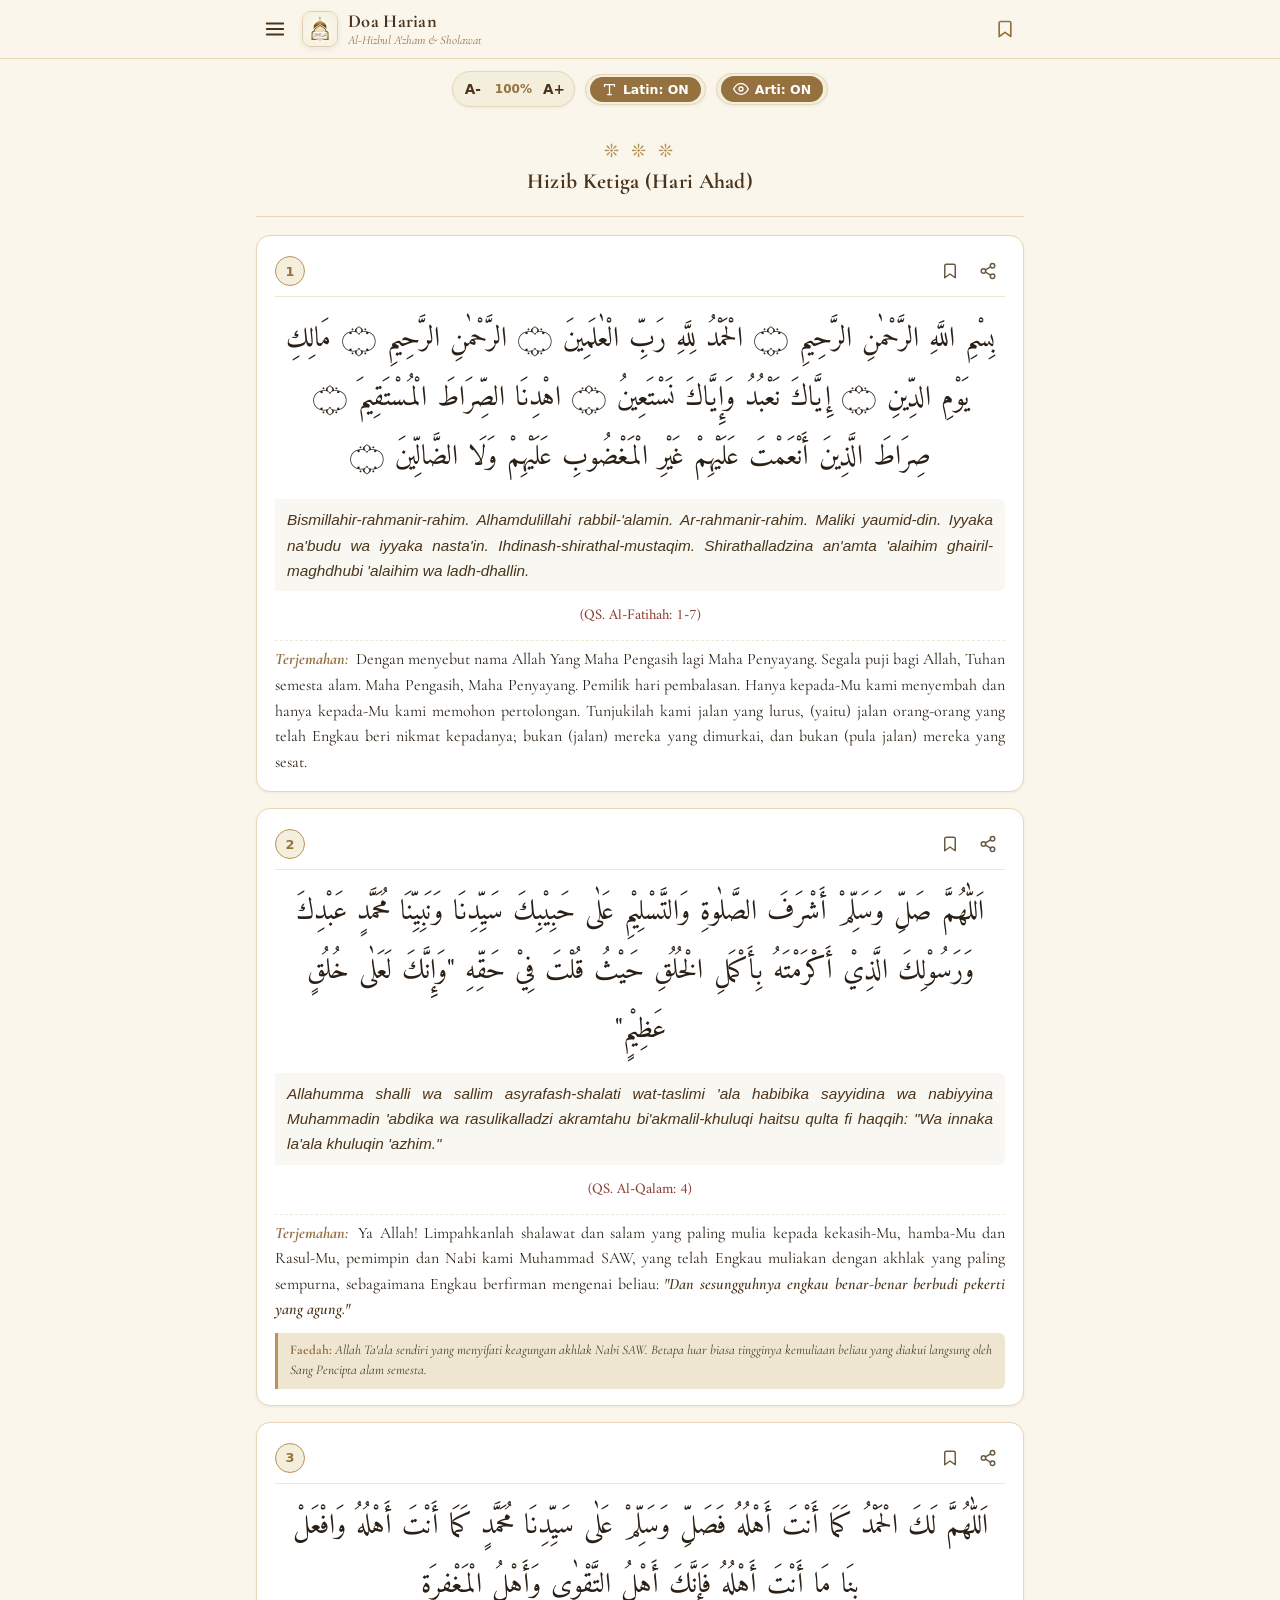
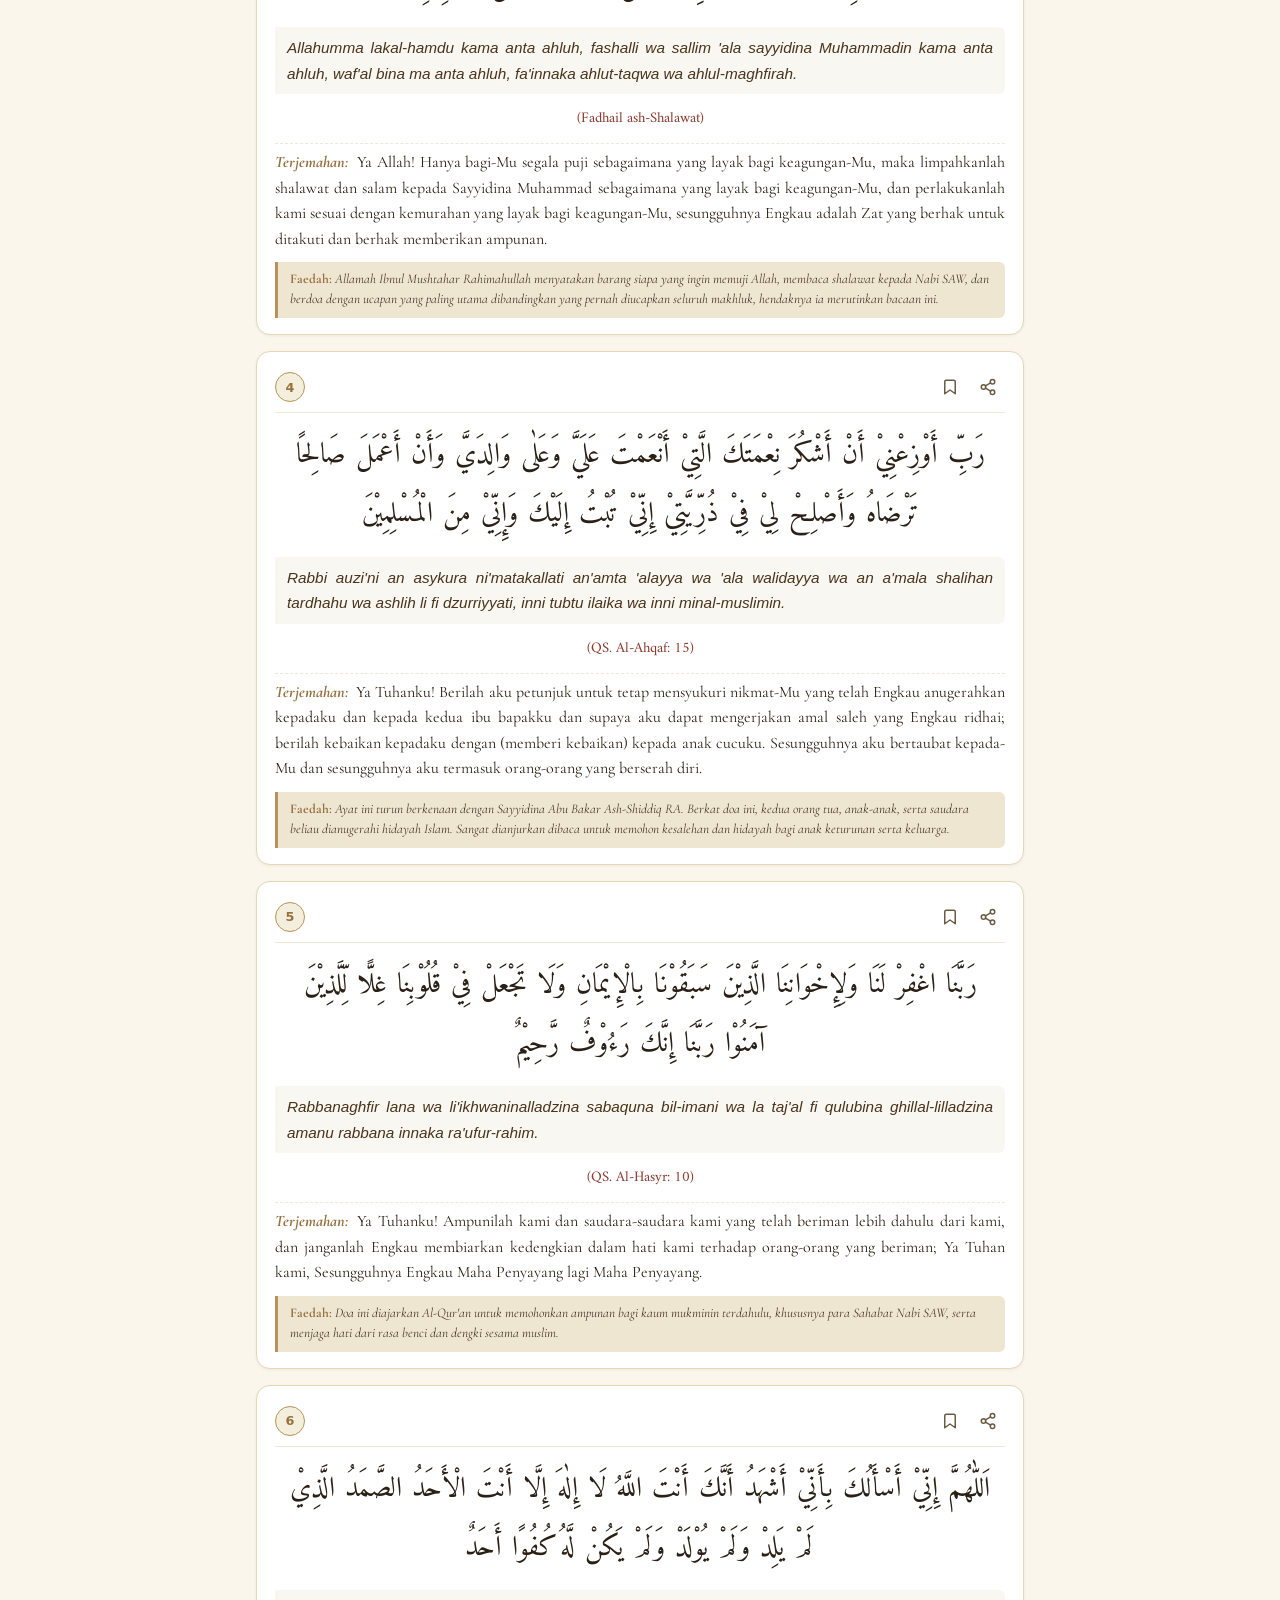
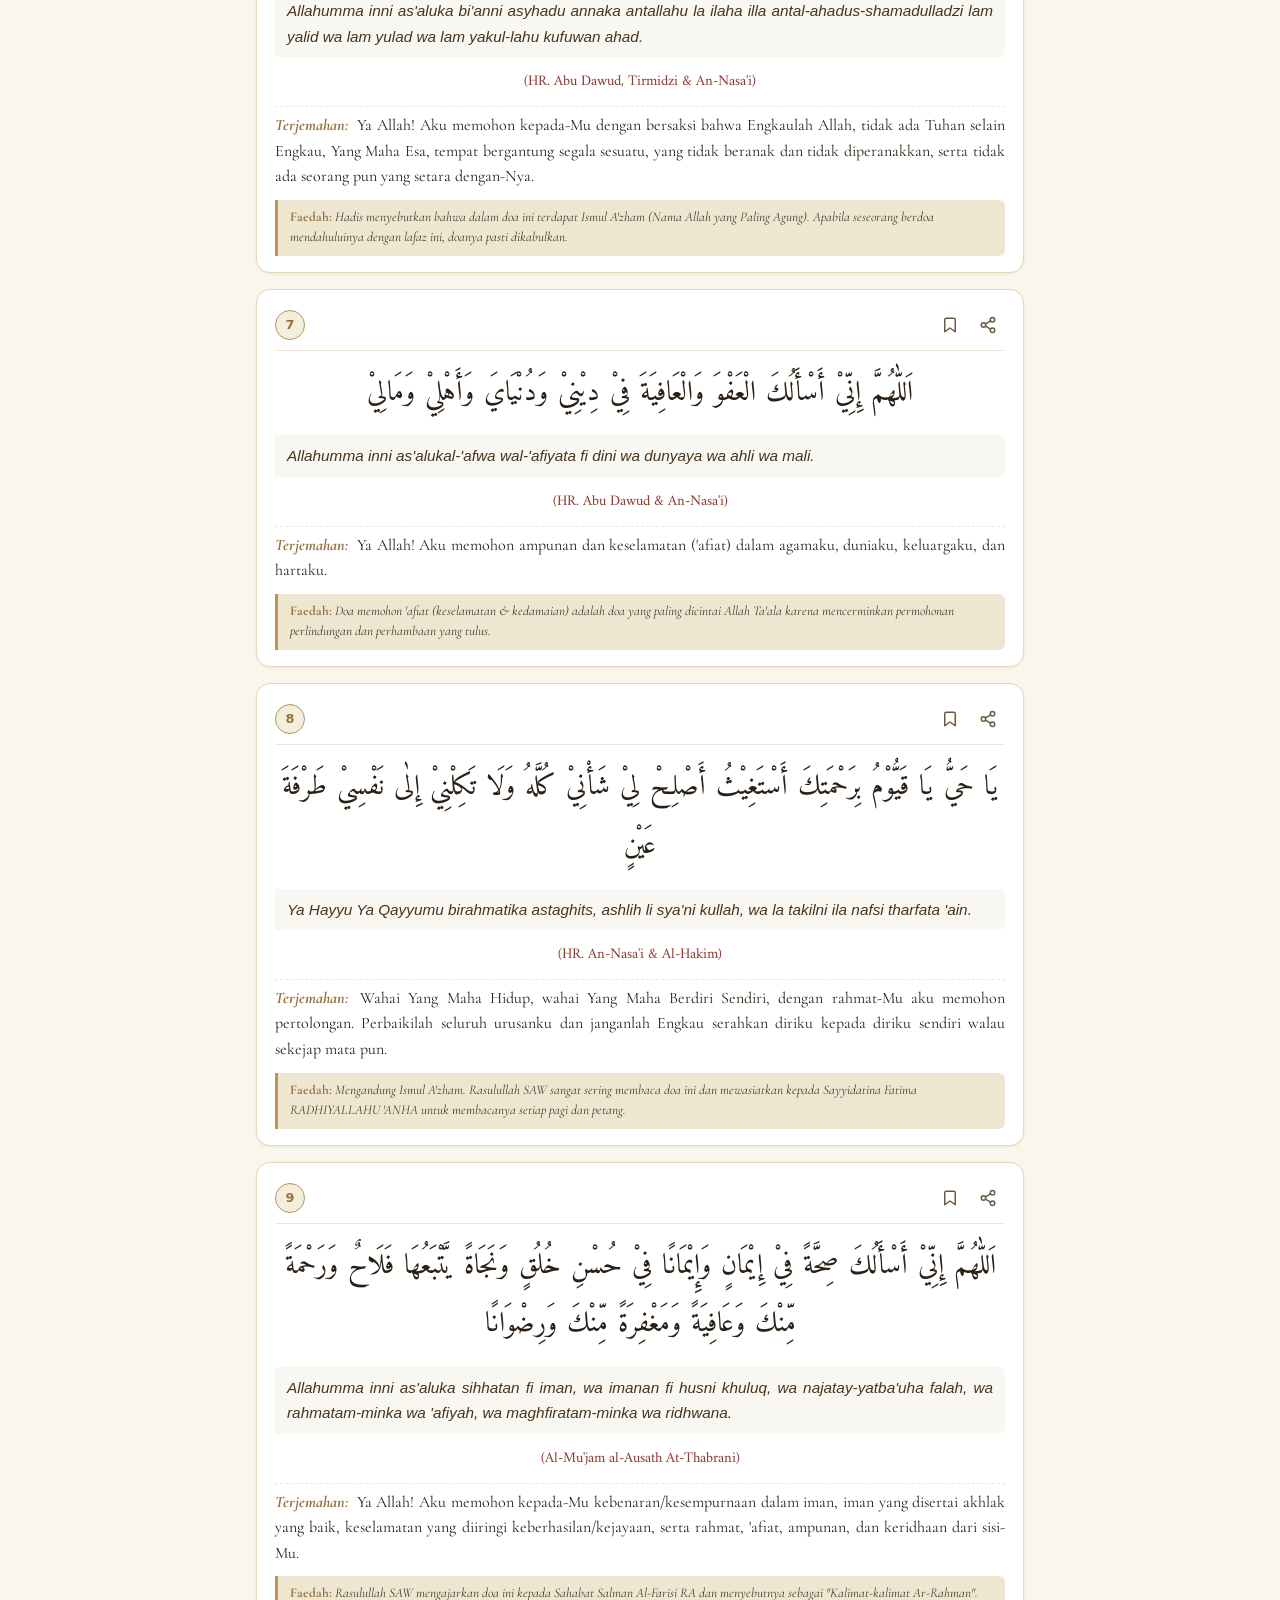
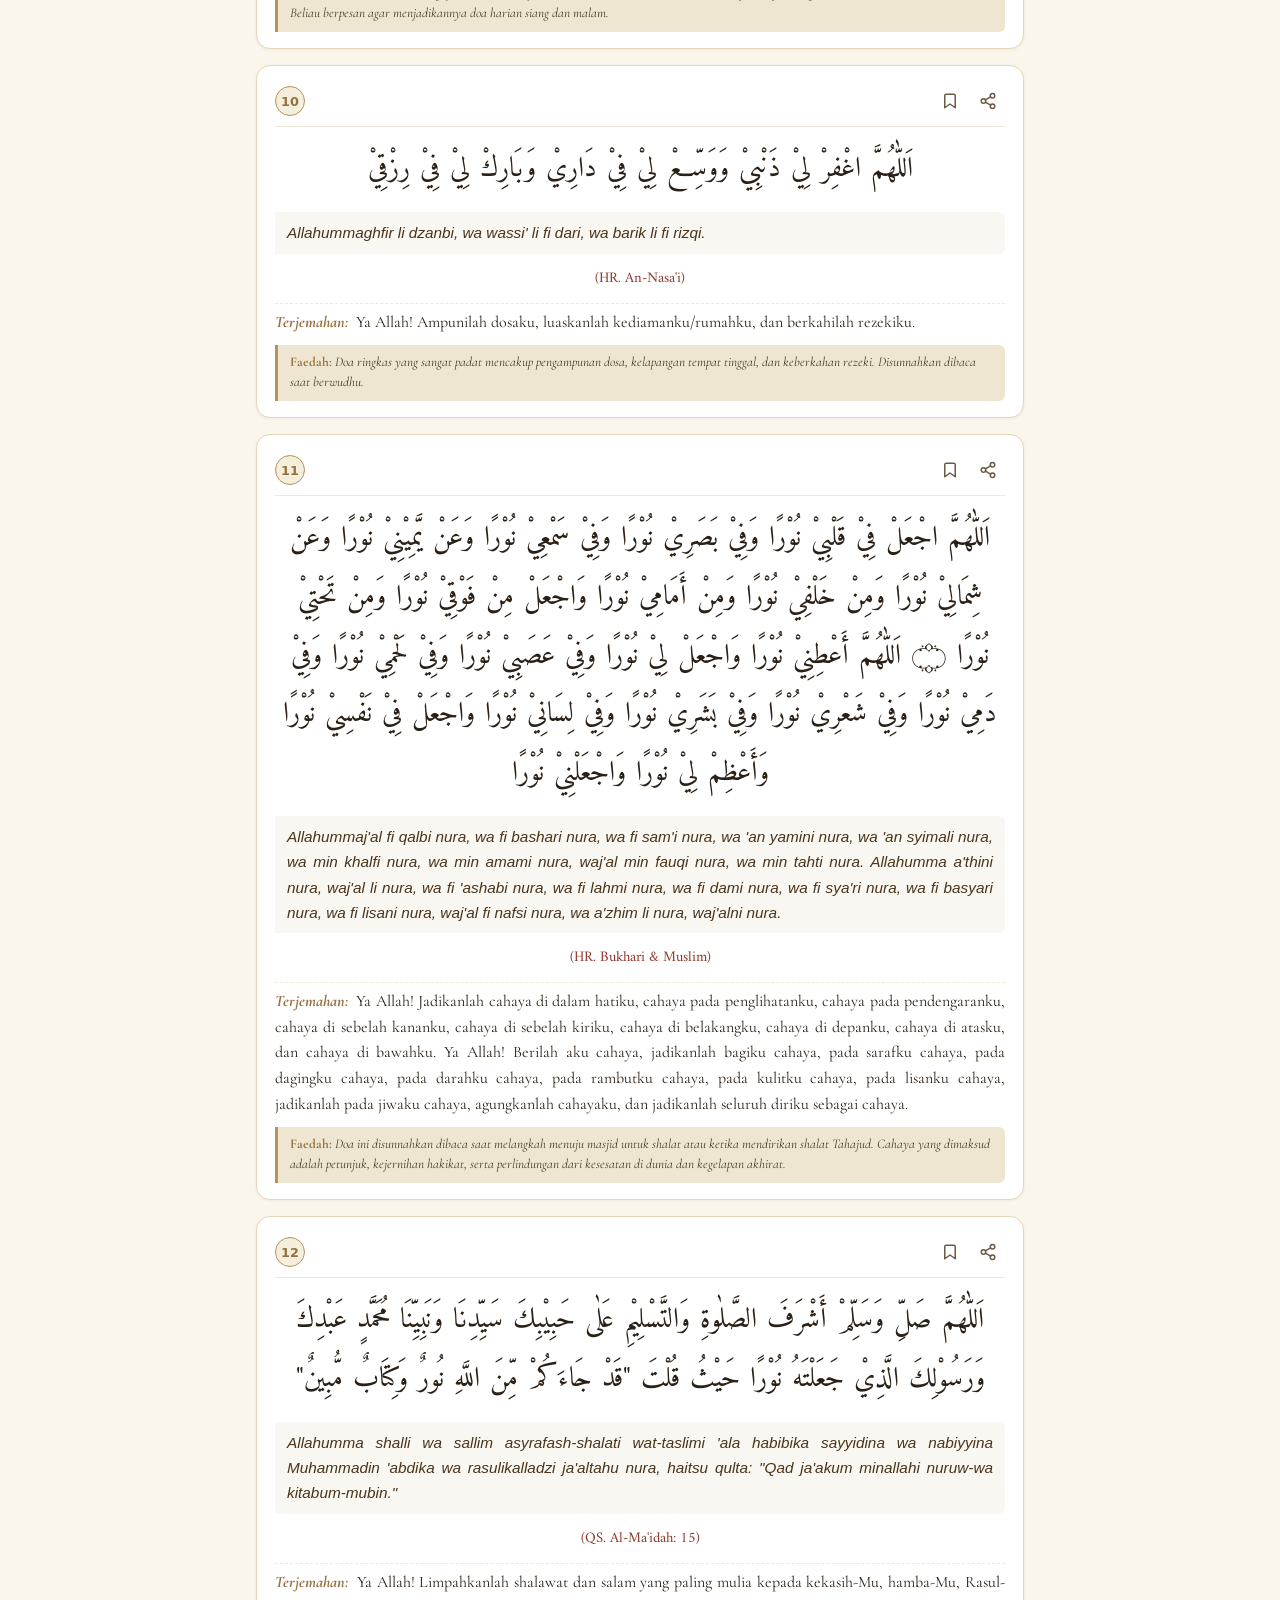
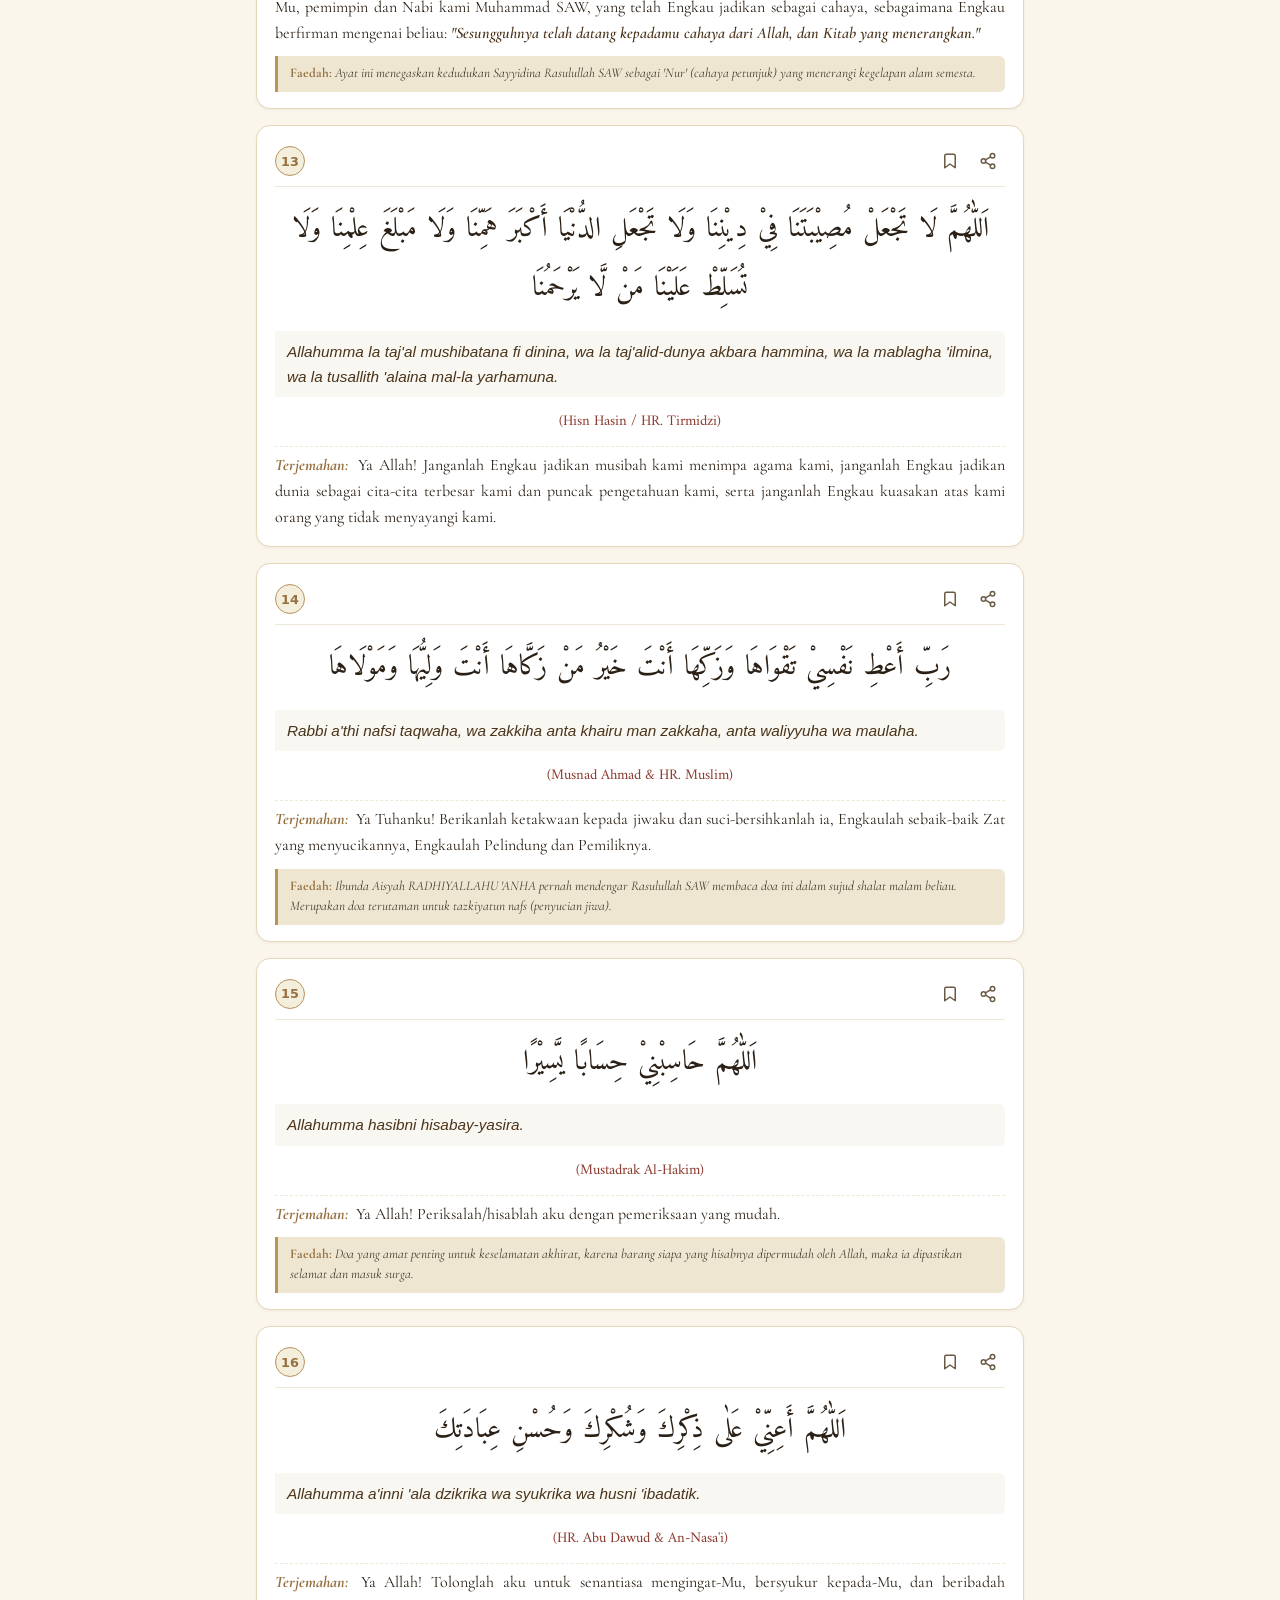
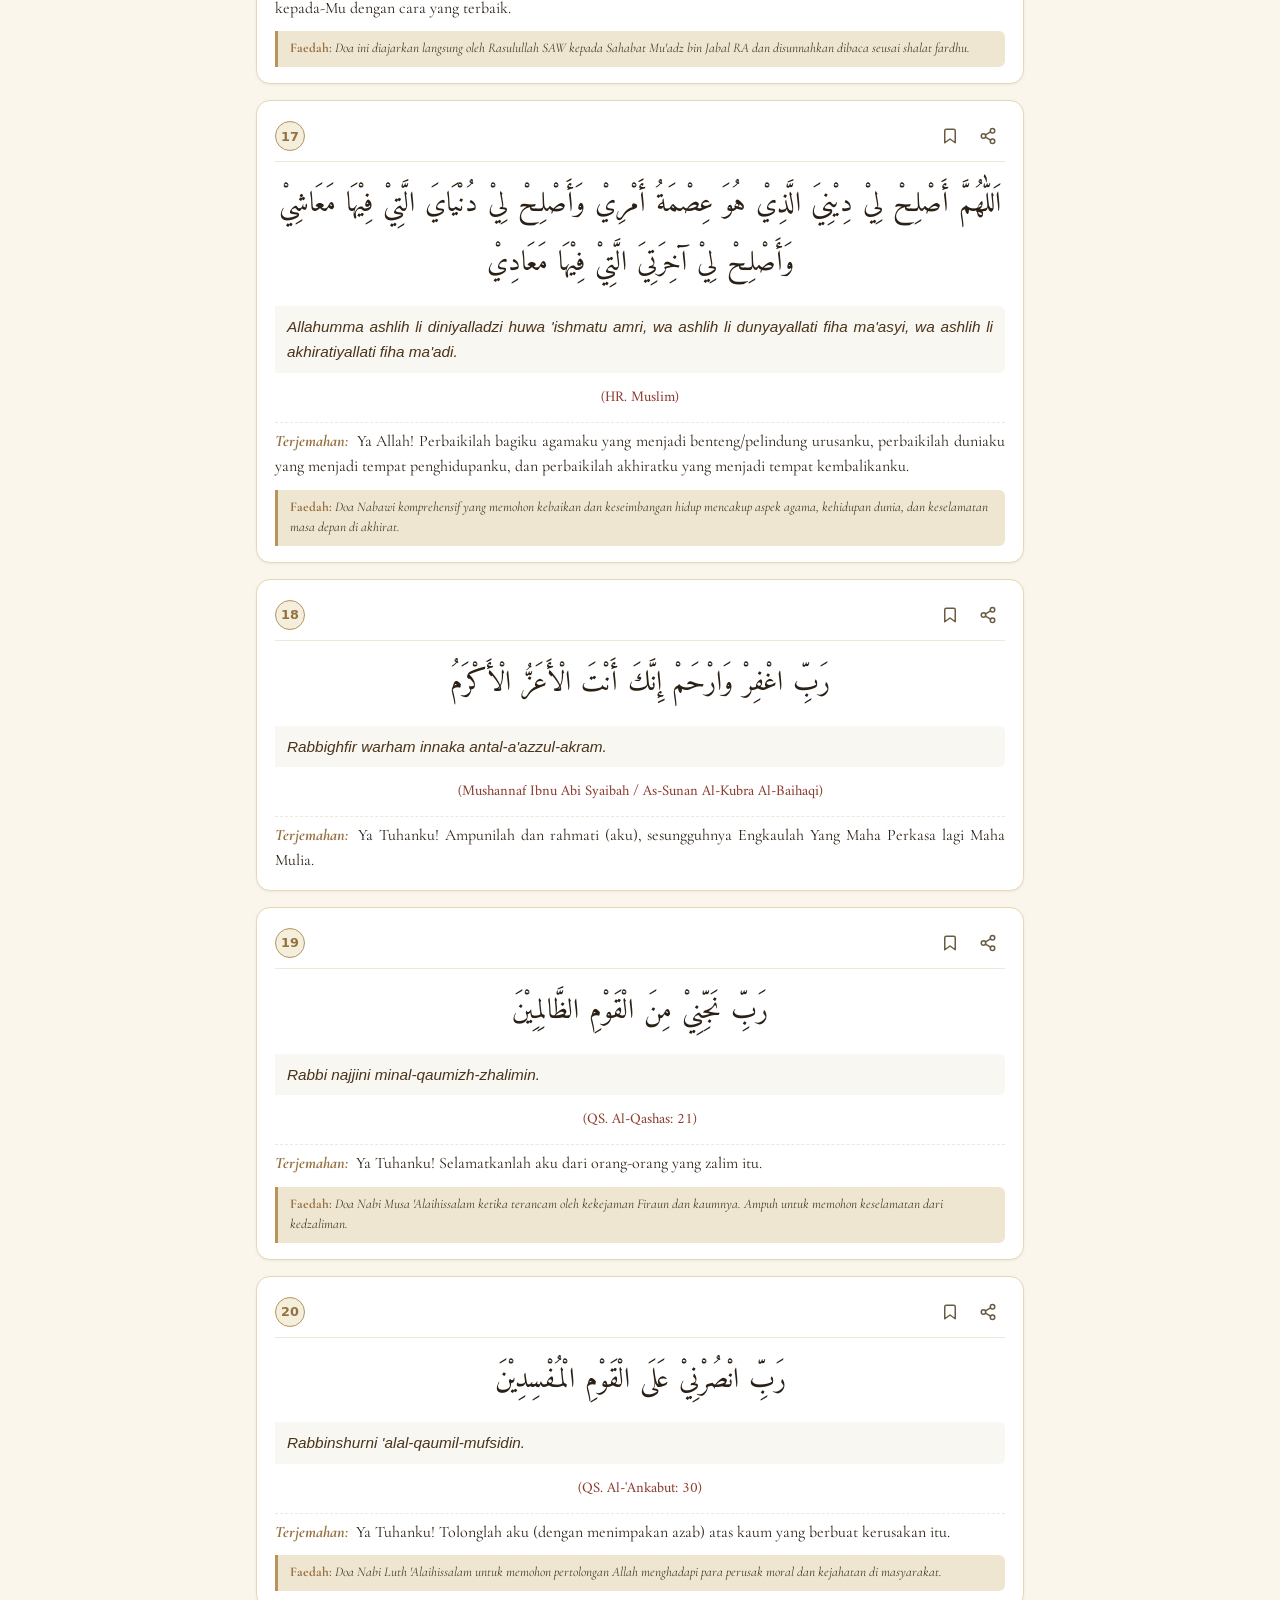
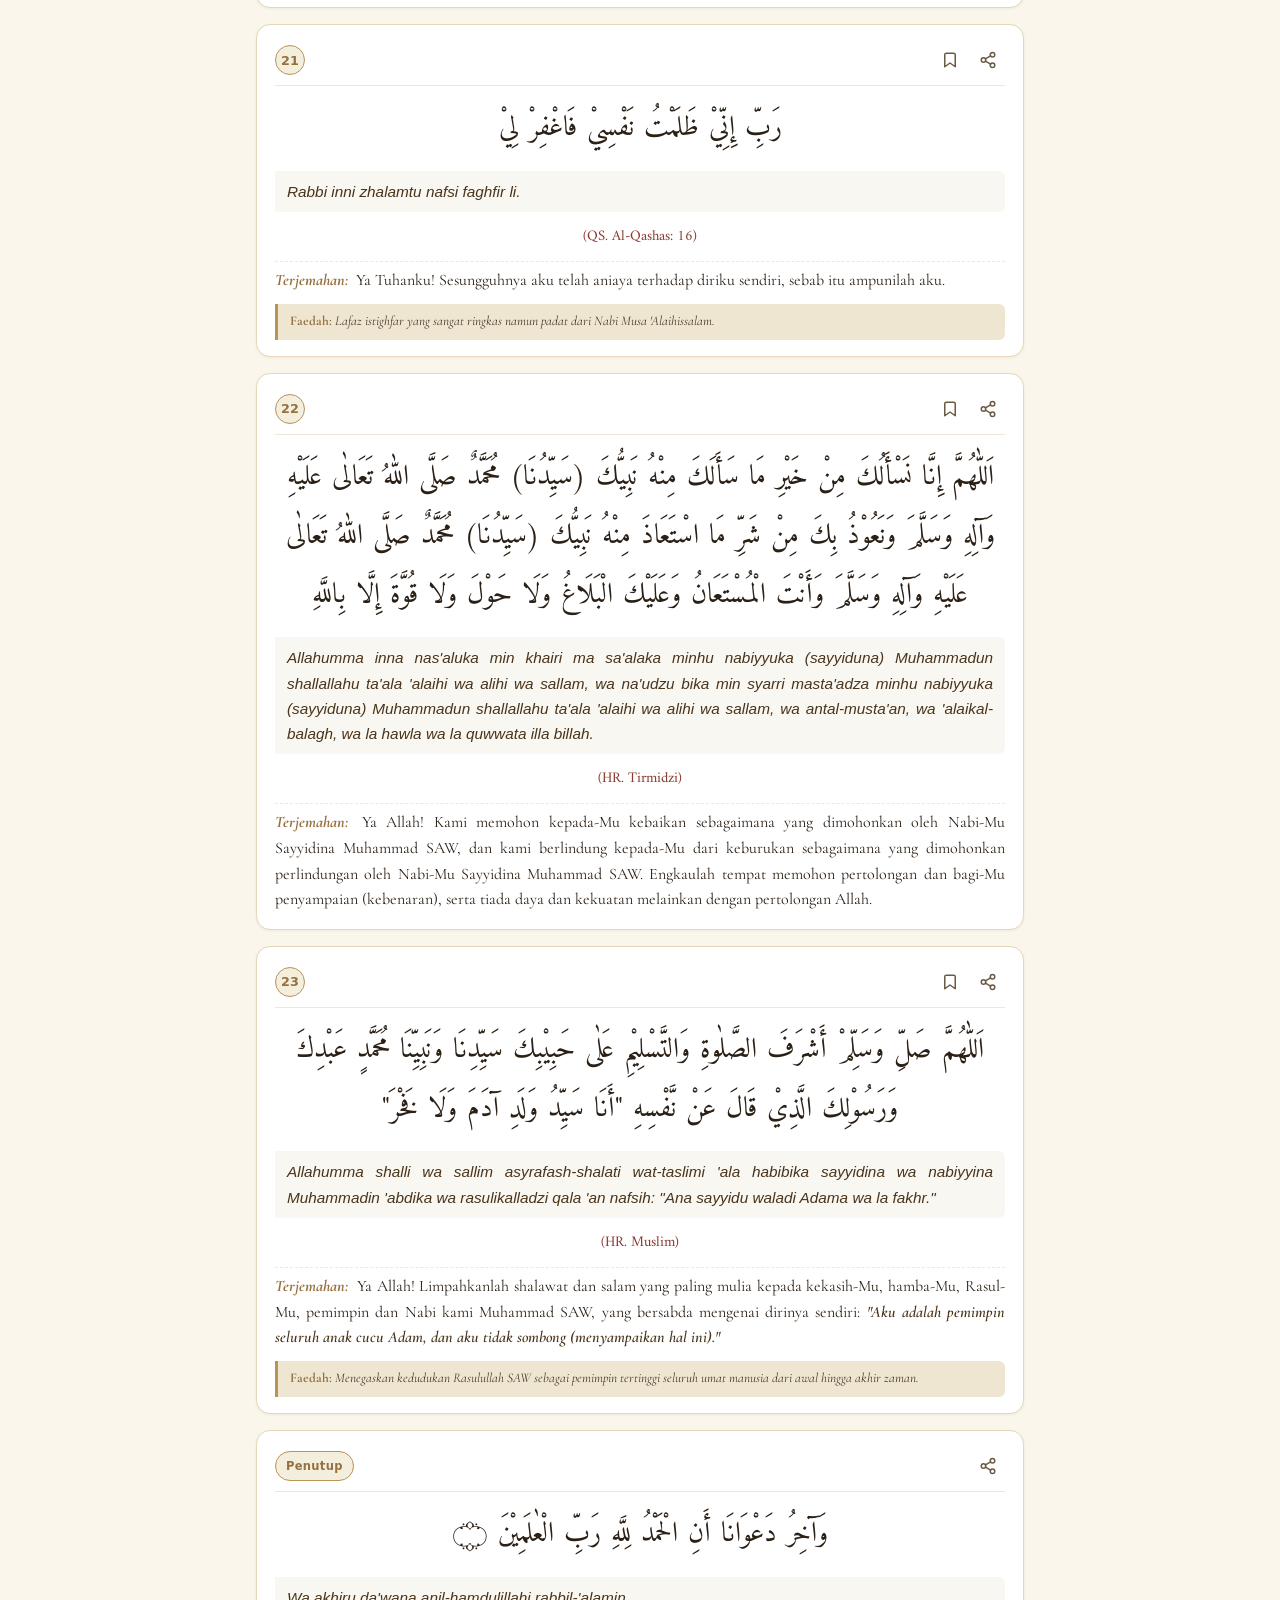
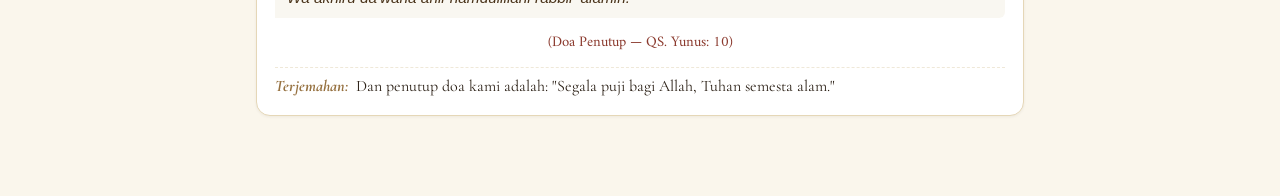
==== commit 4738e181: "style: hapus selector hari dan pusatkan tombol zoom, latin, arti di tengah" ====
--- a/index.html
+++ b/index.html
@@ -60,47 +60,36 @@
         </div>
     </header>
 
-    <!-- SECONDARY CONTROL BAR (ACTIVE CHAPTER SELECTOR, ZOOM & TRANSLATION TOGGLE) -->
+    <!-- CONTROL BAR (ZOOM, LATIN, & TRANSLATION TOGGLE - CENTERED) -->
     <section class="control-bar">
-        <!-- Active Chapter Selector Button -->
-        <button class="chapter-selector-btn" id="chapter-selector-btn" title="Pilih Hari / Bab">
-            <span class="selector-dot"></span>
-            <span class="selector-text" id="active-chapter-name">Hari Jumat</span>
-            <svg width="14" height="14" viewBox="0 0 24 24" fill="none" stroke="currentColor" stroke-width="2" stroke-linecap="round" stroke-linejoin="round">
-                <polyline points="6 9 12 15 18 9"></polyline>
-            </svg>
-        </button>
+        <!-- Font Zoom Controller -->
+        <div class="control-group">
+            <button class="zoom-btn" id="zoom-out-btn" title="Perkecil Font">A-</button>
+            <span class="zoom-label" id="zoom-label">100%</span>
+            <button class="zoom-btn" id="zoom-in-btn" title="Perbesar Font">A+</button>
+        </div>
 
-        <div class="control-actions-wrapper">
-            <!-- Font Zoom Controller -->
-            <div class="control-group">
-                <button class="zoom-btn" id="zoom-out-btn" title="Perkecil Font">A-</button>
-                <span class="zoom-label" id="zoom-label">100%</span>
-                <button class="zoom-btn" id="zoom-in-btn" title="Perbesar Font">A+</button>
-            </div>
+        <!-- Latin Transliteration Toggle -->
+        <div class="control-group">
+            <button class="toggle-btn active" id="toggle-latin-btn" title="Aktifkan / Sembunyikan Bacaan Latin">
+                <svg width="15" height="15" viewBox="0 0 24 24" fill="none" stroke="currentColor" stroke-width="2" stroke-linecap="round" stroke-linejoin="round">
+                    <polyline points="4 7 4 4 20 4 20 7"></polyline>
+                    <line x1="9" y1="20" x2="15" y2="20"></line>
+                    <line x1="12" y1="4" x2="12" y2="20"></line>
+                </svg>
+                <span>Latin: ON</span>
+            </button>
+        </div>
 
-            <!-- Latin Transliteration Toggle -->
-            <div class="control-group">
-                <button class="toggle-btn active" id="toggle-latin-btn" title="Aktifkan / Sembunyikan Bacaan Latin">
-                    <svg width="15" height="15" viewBox="0 0 24 24" fill="none" stroke="currentColor" stroke-width="2" stroke-linecap="round" stroke-linejoin="round">
-                        <polyline points="4 7 4 4 20 4 20 7"></polyline>
-                        <line x1="9" y1="20" x2="15" y2="20"></line>
-                        <line x1="12" y1="4" x2="12" y2="20"></line>
-                    </svg>
-                    <span>Latin: ON</span>
-                </button>
-            </div>
-
-            <!-- Translation Toggle -->
-            <div class="control-group">
-                <button class="toggle-btn active" id="toggle-arti-btn" title="Aktifkan / Sembunyikan Terjemahan">
-                    <svg width="16" height="16" viewBox="0 0 24 24" fill="none" stroke="currentColor" stroke-width="2" stroke-linecap="round" stroke-linejoin="round">
-                        <path d="M1 12s4-8 11-8 11 8 11 8-4 8-11 8-11-8-11-8z"></path>
-                        <circle cx="12" cy="12" r="3"></circle>
-                    </svg>
-                    <span>Arti: ON</span>
-                </button>
-            </div>
+        <!-- Translation Toggle -->
+        <div class="control-group">
+            <button class="toggle-btn active" id="toggle-arti-btn" title="Aktifkan / Sembunyikan Terjemahan">
+                <svg width="16" height="16" viewBox="0 0 24 24" fill="none" stroke="currentColor" stroke-width="2" stroke-linecap="round" stroke-linejoin="round">
+                    <path d="M1 12s4-8 11-8 11 8 11 8-4 8-11 8-11-8-11-8z"></path>
+                    <circle cx="12" cy="12" r="3"></circle>
+                </svg>
+                <span>Arti: ON</span>
+            </button>
         </div>
     </section>
 
--- a/pwa/app.css
+++ b/pwa/app.css
@@ -206,53 +206,16 @@
     background-color: var(--bg-surface);
 }
 
-/* --- Secondary Control Bar (Font & Translation Toggle) --- */
-.chapter-selector-btn {
-    background-color: var(--bg-surface);
-    border: 1px solid var(--gold-primary);
-    border-radius: var(--radius-full);
-    padding: 6px 14px;
-    font-family: system-ui, -apple-system, sans-serif;
-    font-size: 0.82rem;
-    font-weight: 600;
-    color: var(--gold-dark);
-    display: flex;
-    align-items: center;
-    gap: 8px;
-    cursor: pointer;
-    box-shadow: var(--shadow-sm);
-    transition: all 0.2s ease;
-}
-
-.chapter-selector-btn:hover {
-    background-color: #EDE4D0;
-    border-color: var(--gold-deep);
-}
-
-.selector-dot {
-    width: 7px;
-    height: 7px;
-    border-radius: 50%;
-    background-color: var(--gold-primary);
-    flex-shrink: 0;
-}
-
-.control-actions-wrapper {
-    display: flex;
-    align-items: center;
-    gap: 8px;
-}
-
-/* --- Secondary Control Bar (Font & Translation Toggle) --- */
+/* --- Secondary Control Bar (Zoom, Latin, & Translation Toggle - Centered) --- */
 .control-bar {
     max-width: 800px;
-    margin: 10px auto 4px auto;
+    margin: 12px auto 6px auto;
     padding: 0 16px;
     display: flex;
     align-items: center;
-    justify-content: space-between;
+    justify-content: center;
     flex-wrap: wrap;
-    gap: 8px;
+    gap: 10px;
 }
 
 .control-group {
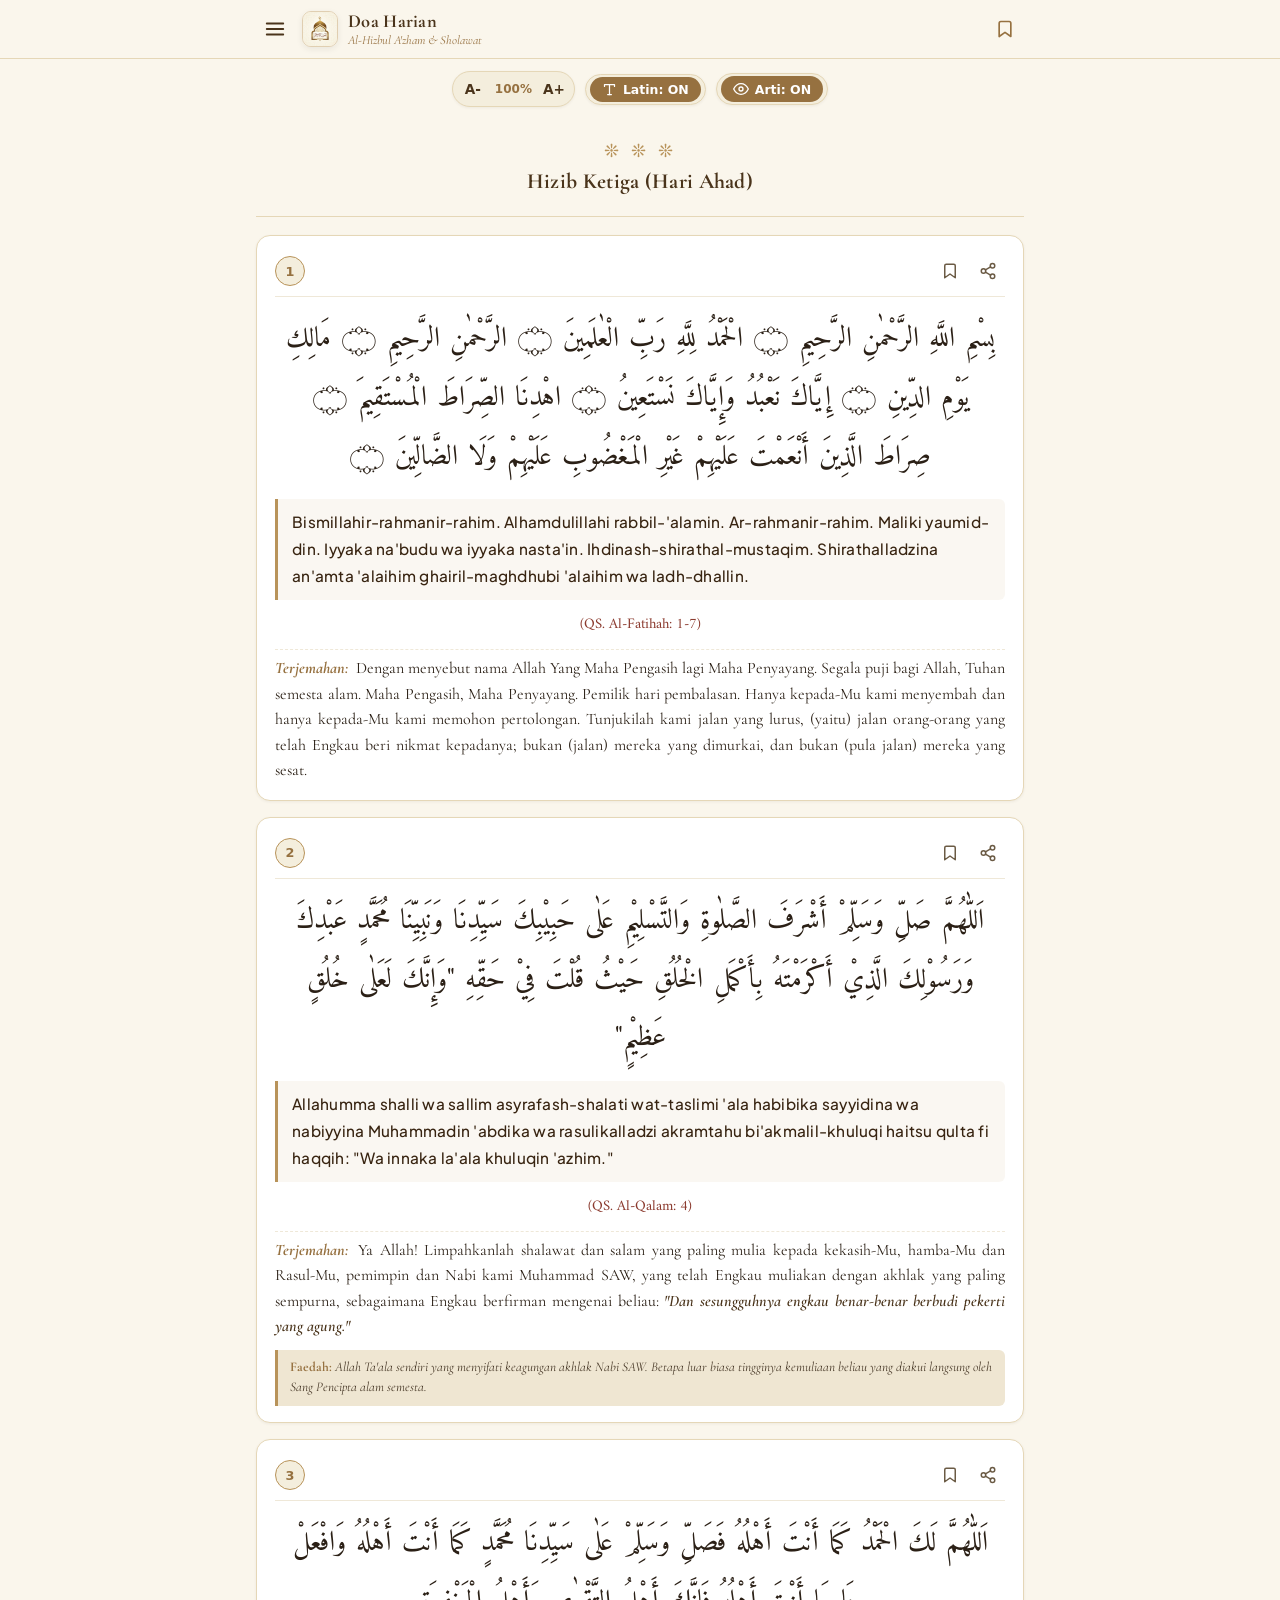
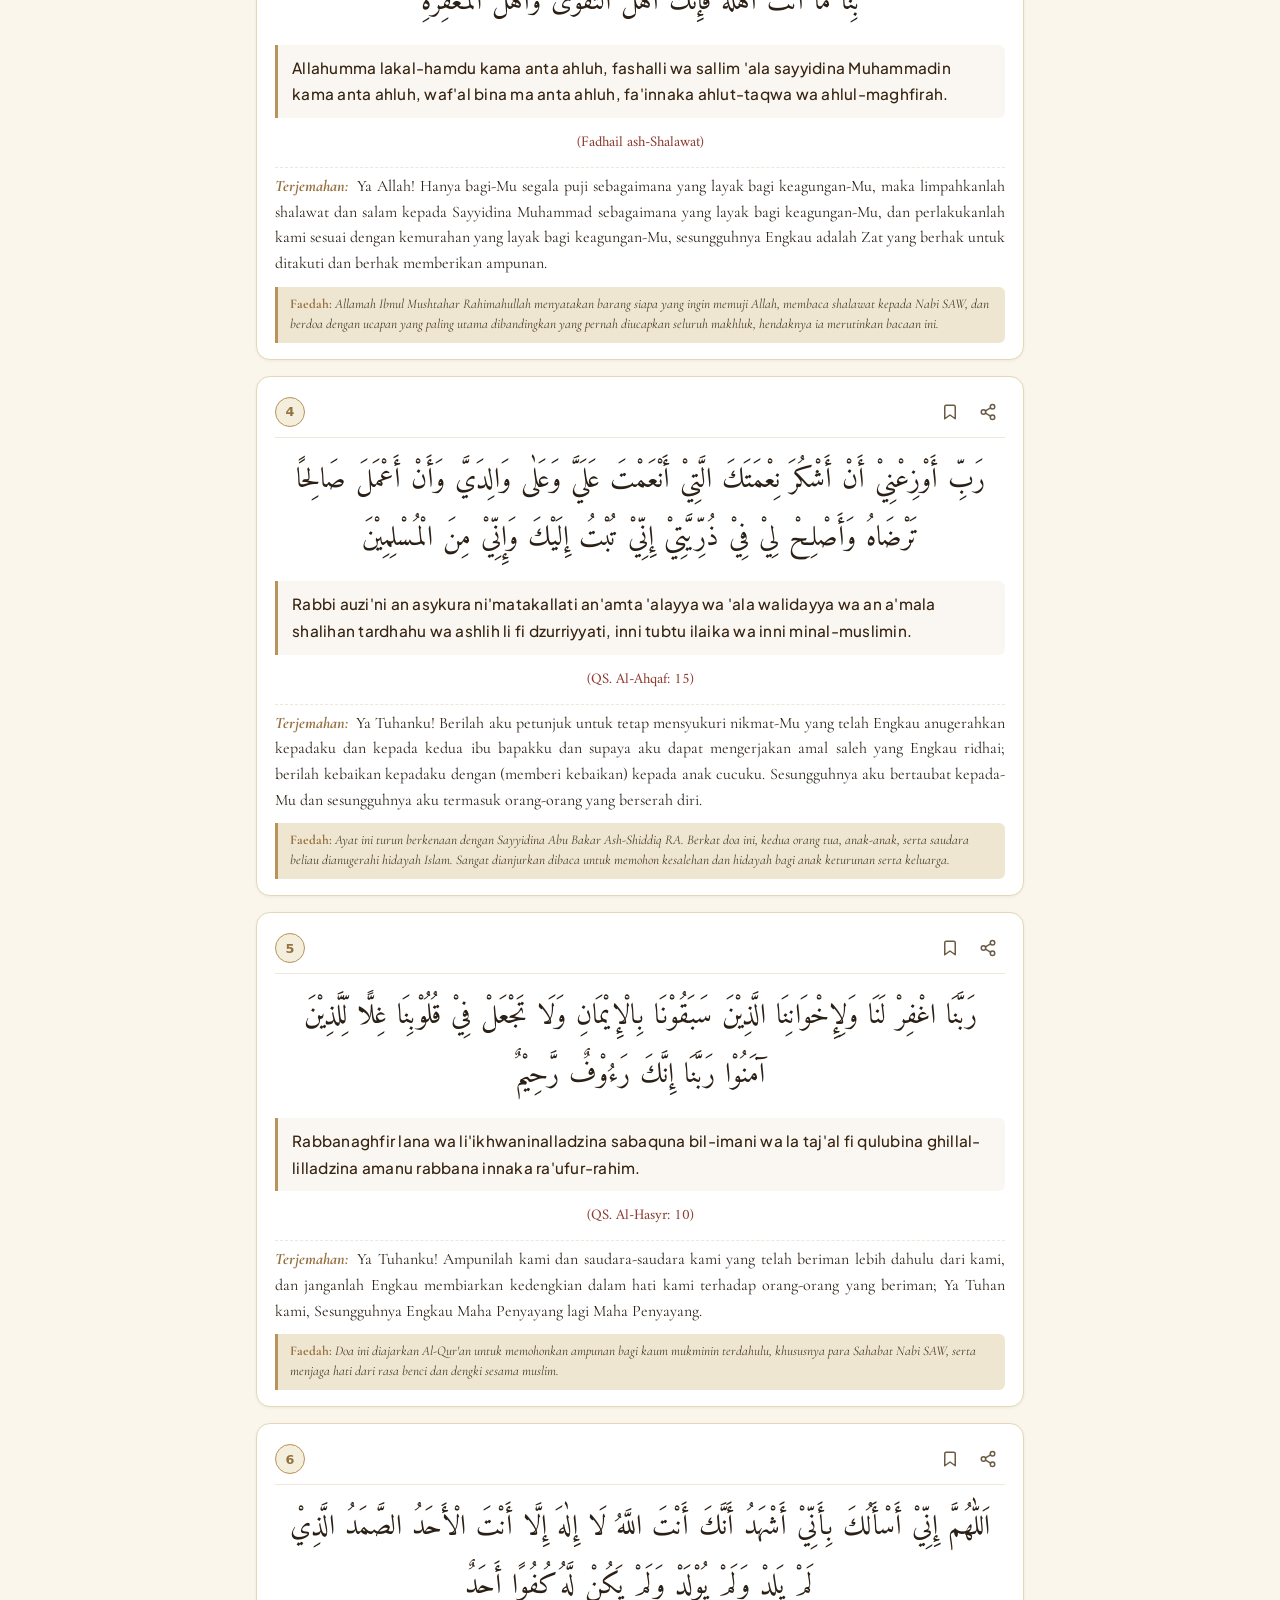
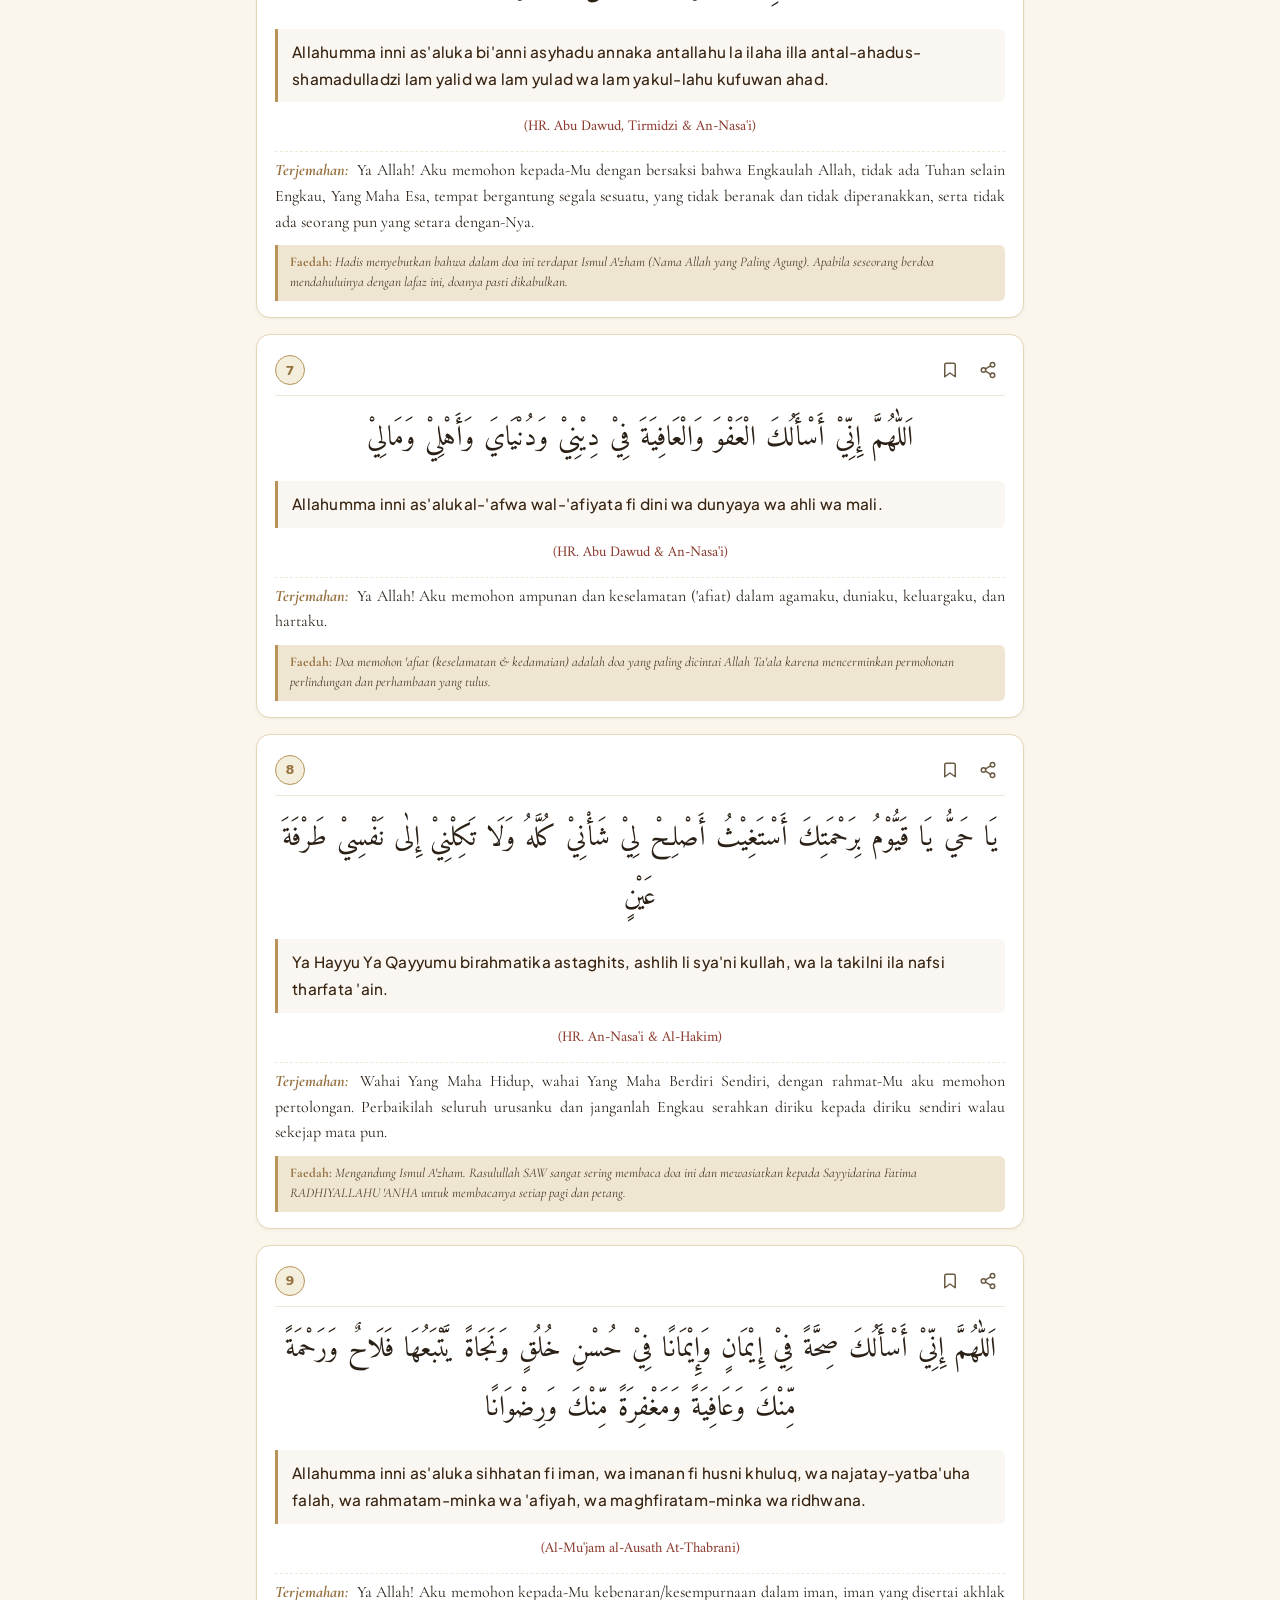
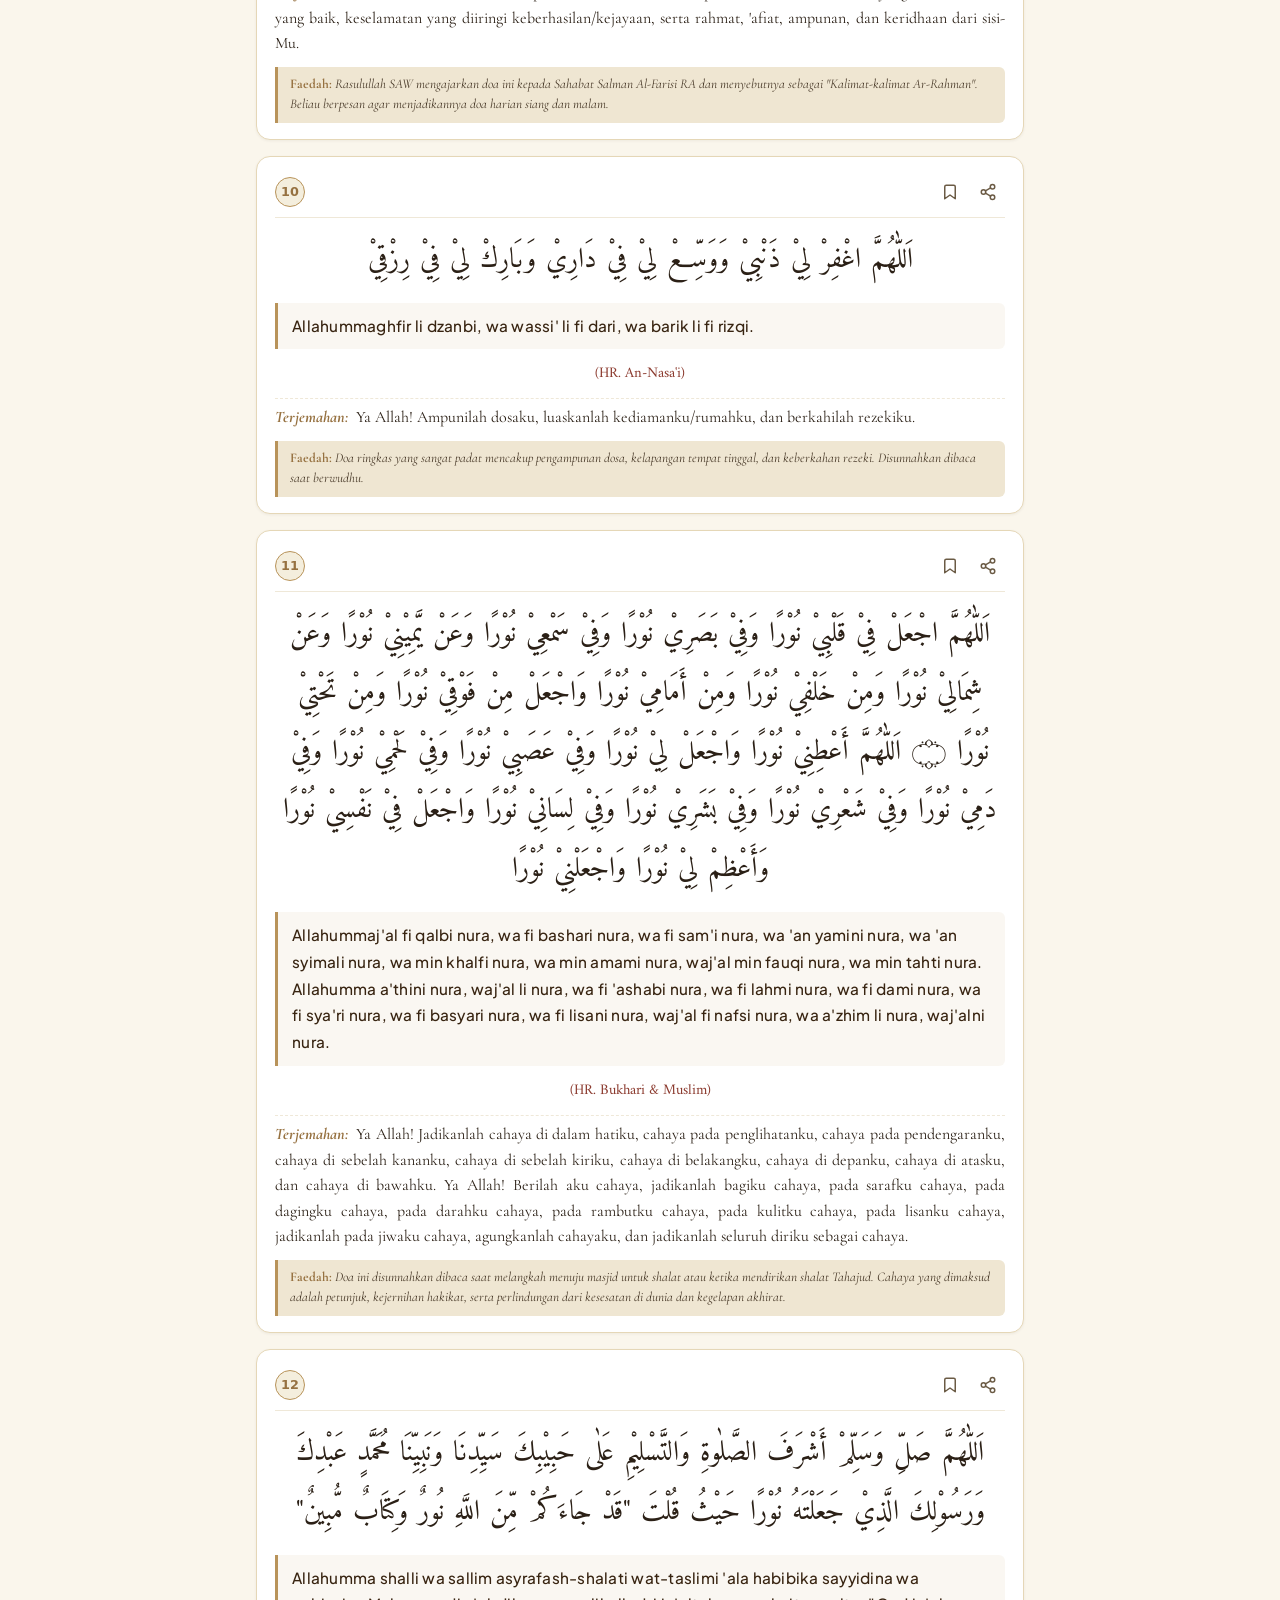
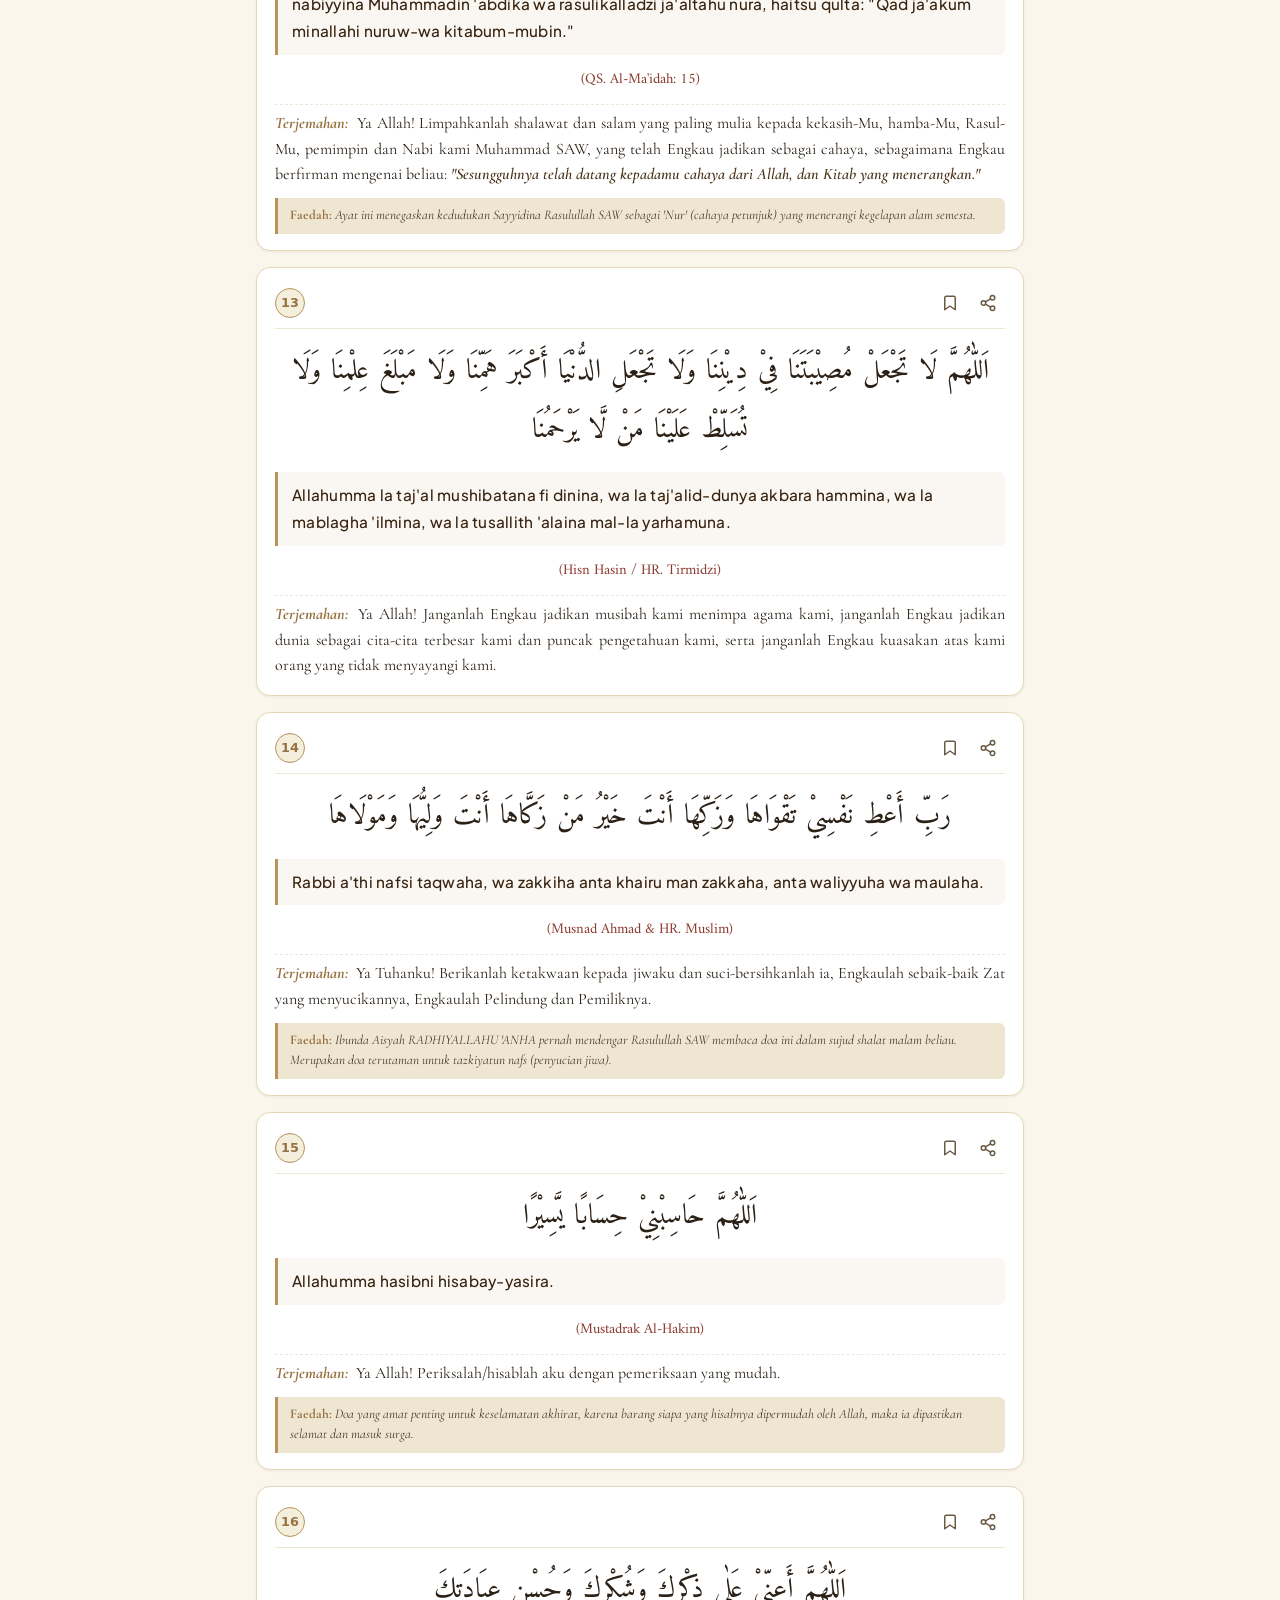
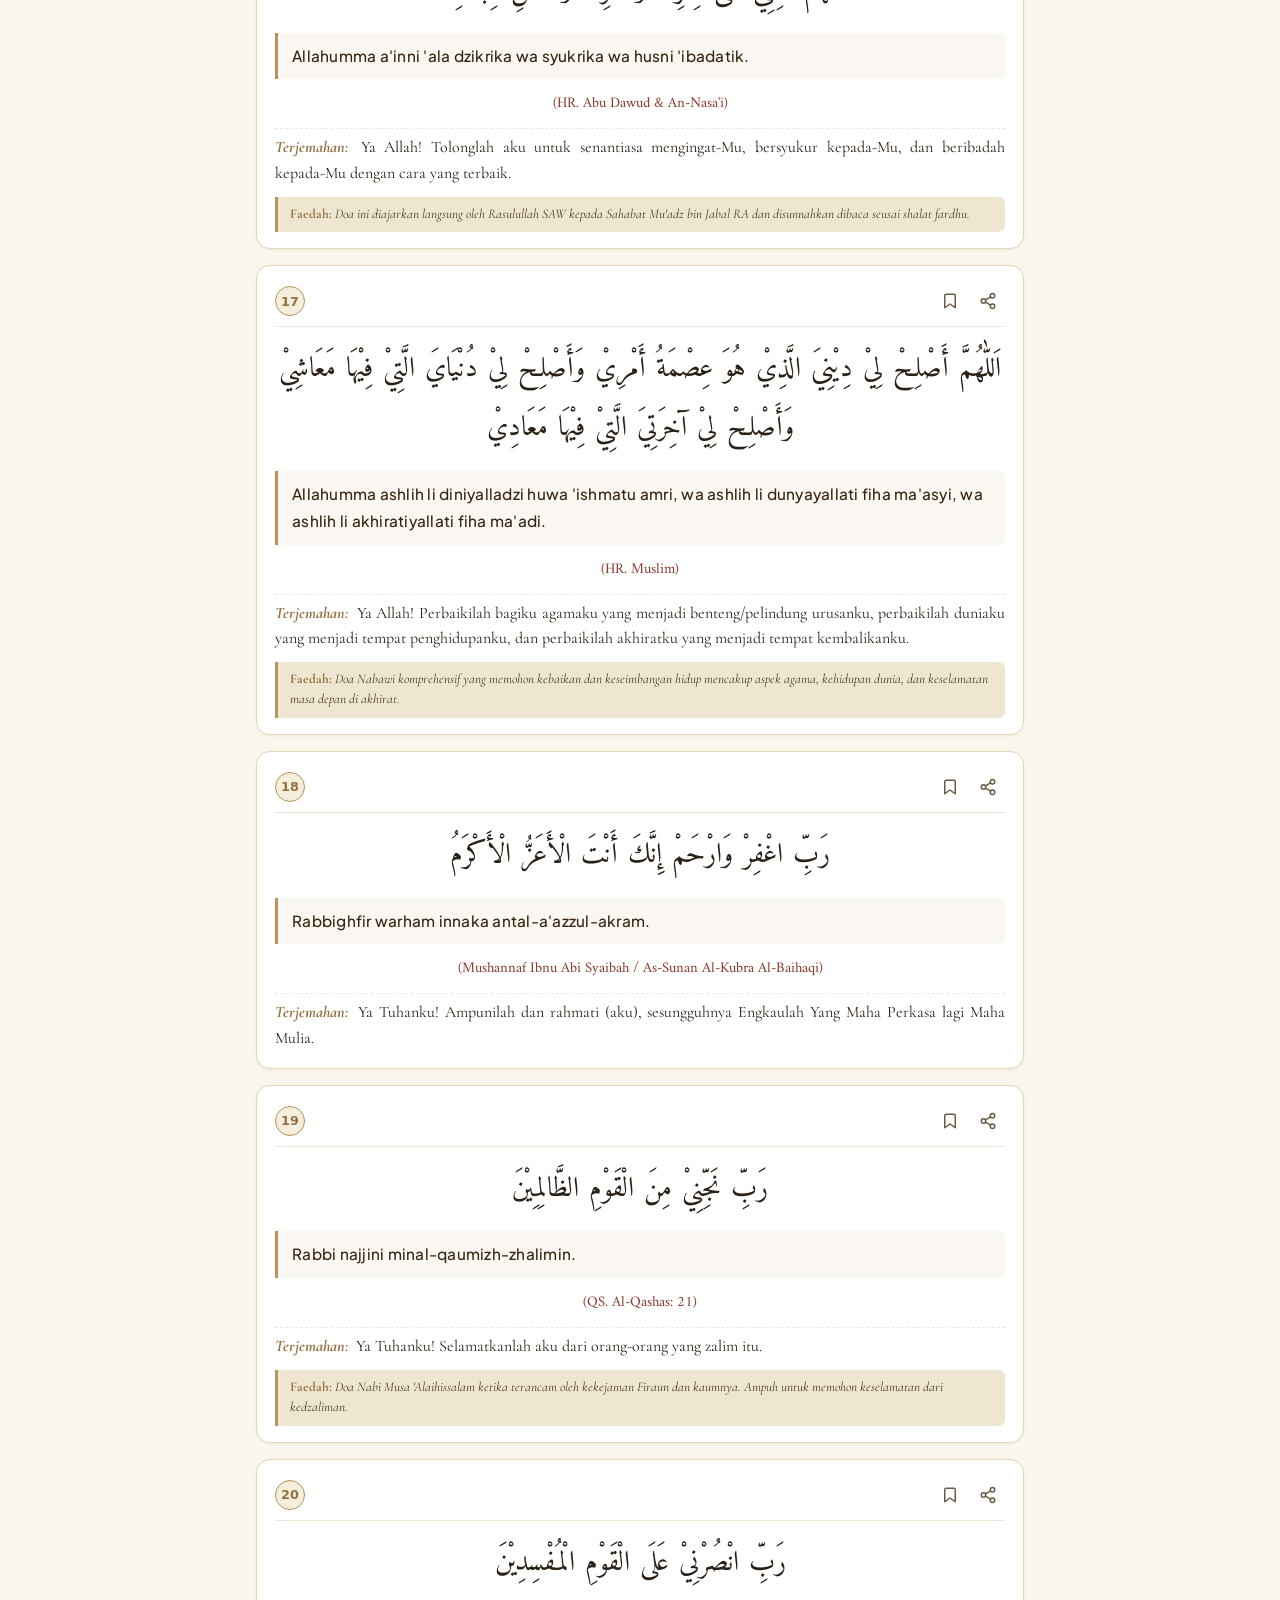
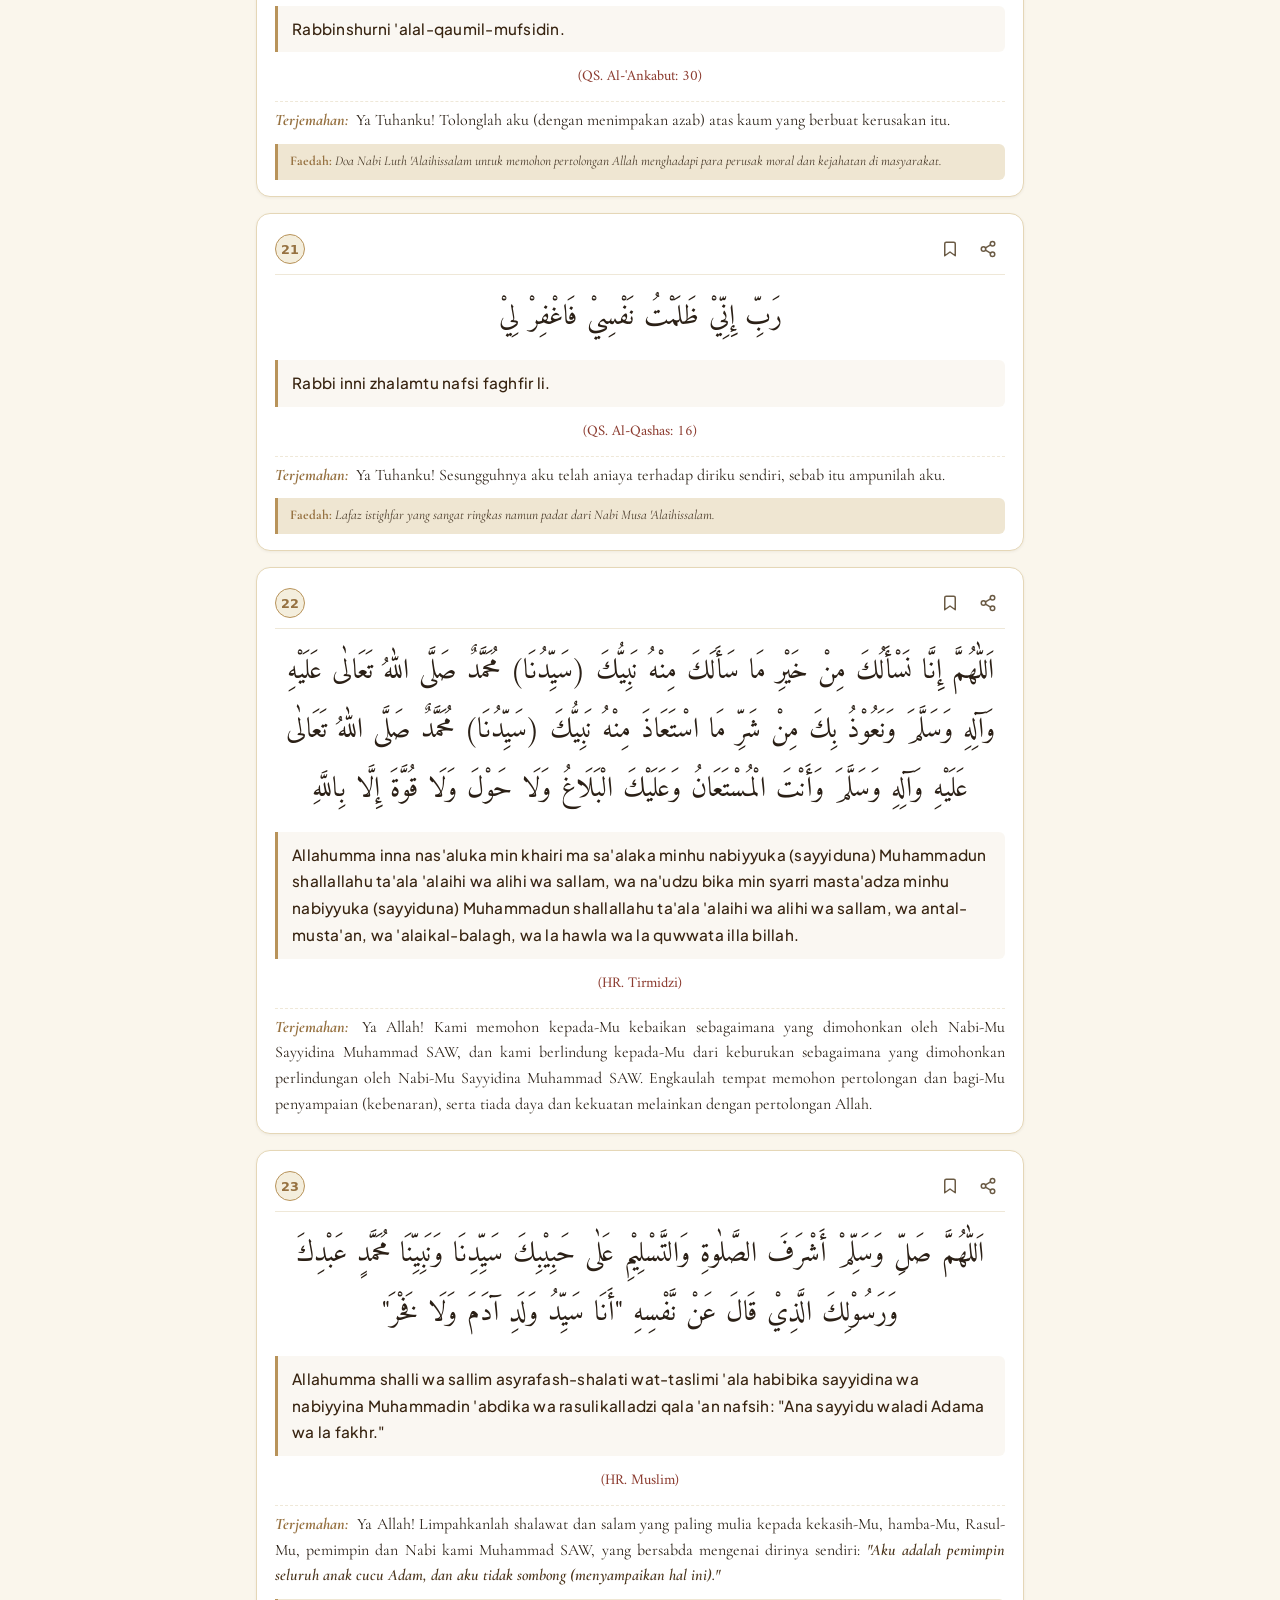
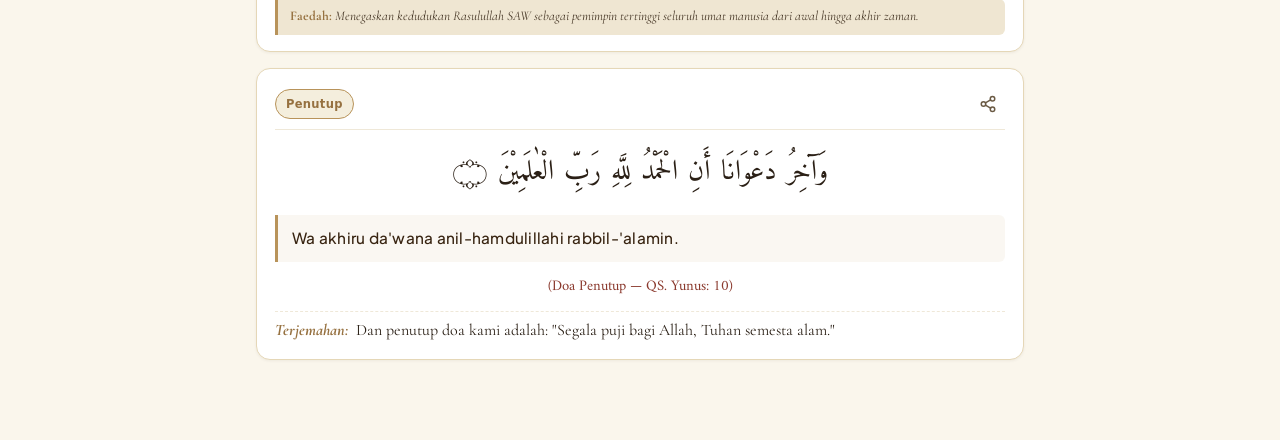
==== commit 13a9d91a: "style: terapkan font Plus Jakarta Sans tegak dengan line-height dan letter-spacing optimal untuk ken" ====
--- a/index.html
+++ b/index.html
@@ -22,7 +22,7 @@
     <!-- Google Fonts (Online Fallback) -->
     <link rel="preconnect" href="https://fonts.googleapis.com">
     <link rel="preconnect" href="https://fonts.gstatic.com" crossorigin>
-    <link href="https://fonts.googleapis.com/css2?family=Amiri:ital,wght@0,400;0,700;1,400;1,700&family=Cormorant+Garamond:ital,wght@0,400;0,600;0,700;1,400;1,600;1,700&display=swap" rel="stylesheet">
+    <link href="https://fonts.googleapis.com/css2?family=Amiri:ital,wght@0,400;0,700;1,400;1,700&family=Cormorant+Garamond:ital,wght@0,400;0,600;0,700;1,400;1,600;1,700&family=Plus+Jakarta+Sans:wght@400;500;600;700&display=swap" rel="stylesheet">
 
     <!-- App Stylesheet -->
     <link rel="stylesheet" href="pwa/app.css">
--- a/pwa/app.css
+++ b/pwa/app.css
@@ -464,27 +464,28 @@
     margin-bottom: 12px;
 }
 
-/* Card Latin Transliteration */
+/* Card Latin Transliteration (Modern Humanist - High Legibility) */
 .card-latin {
-    font-family: -apple-system, BlinkMacSystemFont, "Segoe UI", Roboto, "Helvetica Neue", Arial, sans-serif;
+    font-family: 'Plus Jakarta Sans', -apple-system, BlinkMacSystemFont, "Segoe UI", Roboto, sans-serif;
     font-size: calc(11.5pt * var(--font-scale-latin));
-    font-style: italic;
+    font-style: normal;
     font-weight: 500;
-    line-height: 1.65;
-    color: #4A341B;
-    text-align: justify;
+    line-height: 1.75;
+    letter-spacing: 0.25px;
+    color: #382411;
+    text-align: left;
     margin-bottom: 12px;
-    padding: 8px 12px;
-    background: rgba(216, 198, 158, 0.15);
-    border-left: 3px solid var(--gold-secondary);
+    padding: 10px 14px;
+    background: rgba(184, 147, 90, 0.08);
+    border-left: 3.5px solid var(--gold-primary);
     border-radius: 0 var(--radius-sm) var(--radius-sm) 0;
     transition: opacity 0.2s, max-height 0.3s;
 }
 
 body.dark-mode .card-latin {
-    color: #D6C29E;
-    background: rgba(255, 255, 255, 0.05);
-    border-left-color: var(--gold-primary);
+    color: #E6DBC6;
+    background: rgba(255, 255, 255, 0.04);
+    border-left-color: var(--gold-secondary);
 }
 
 /* Hide latin when toggled off */
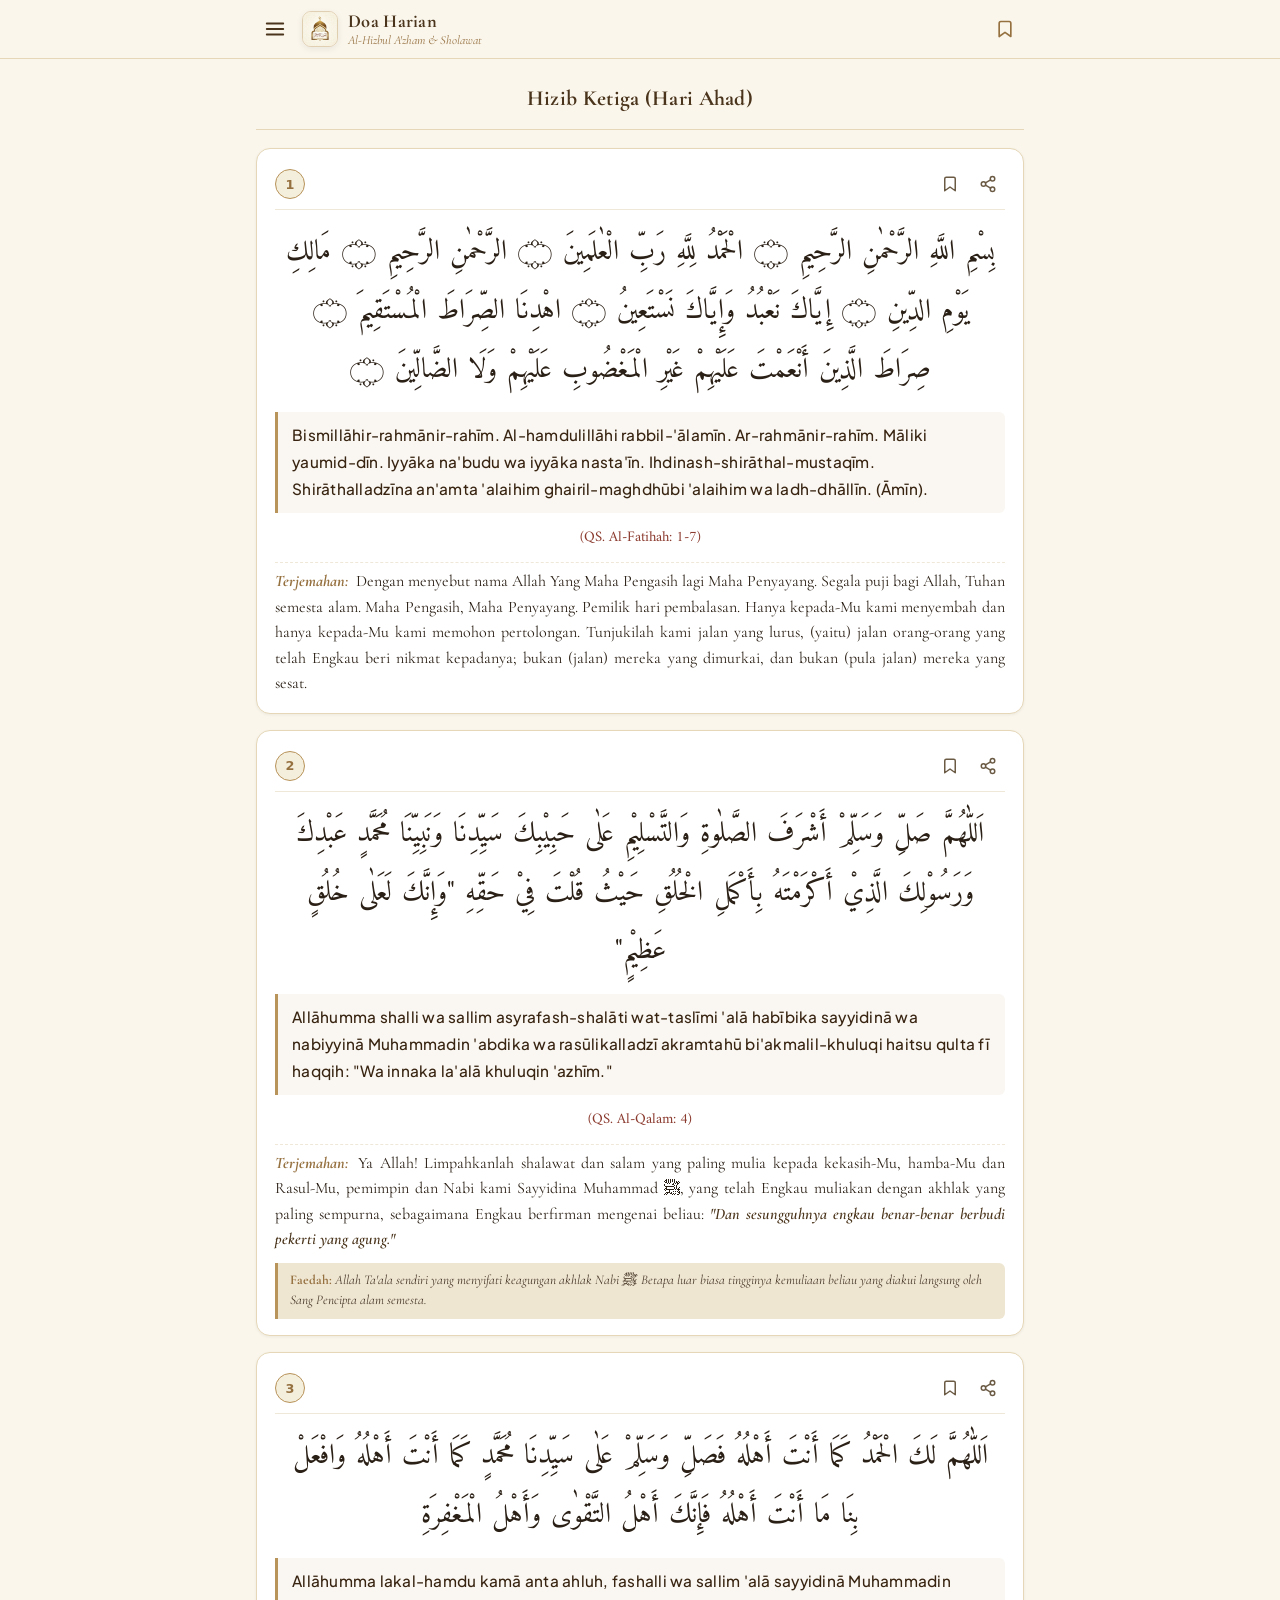
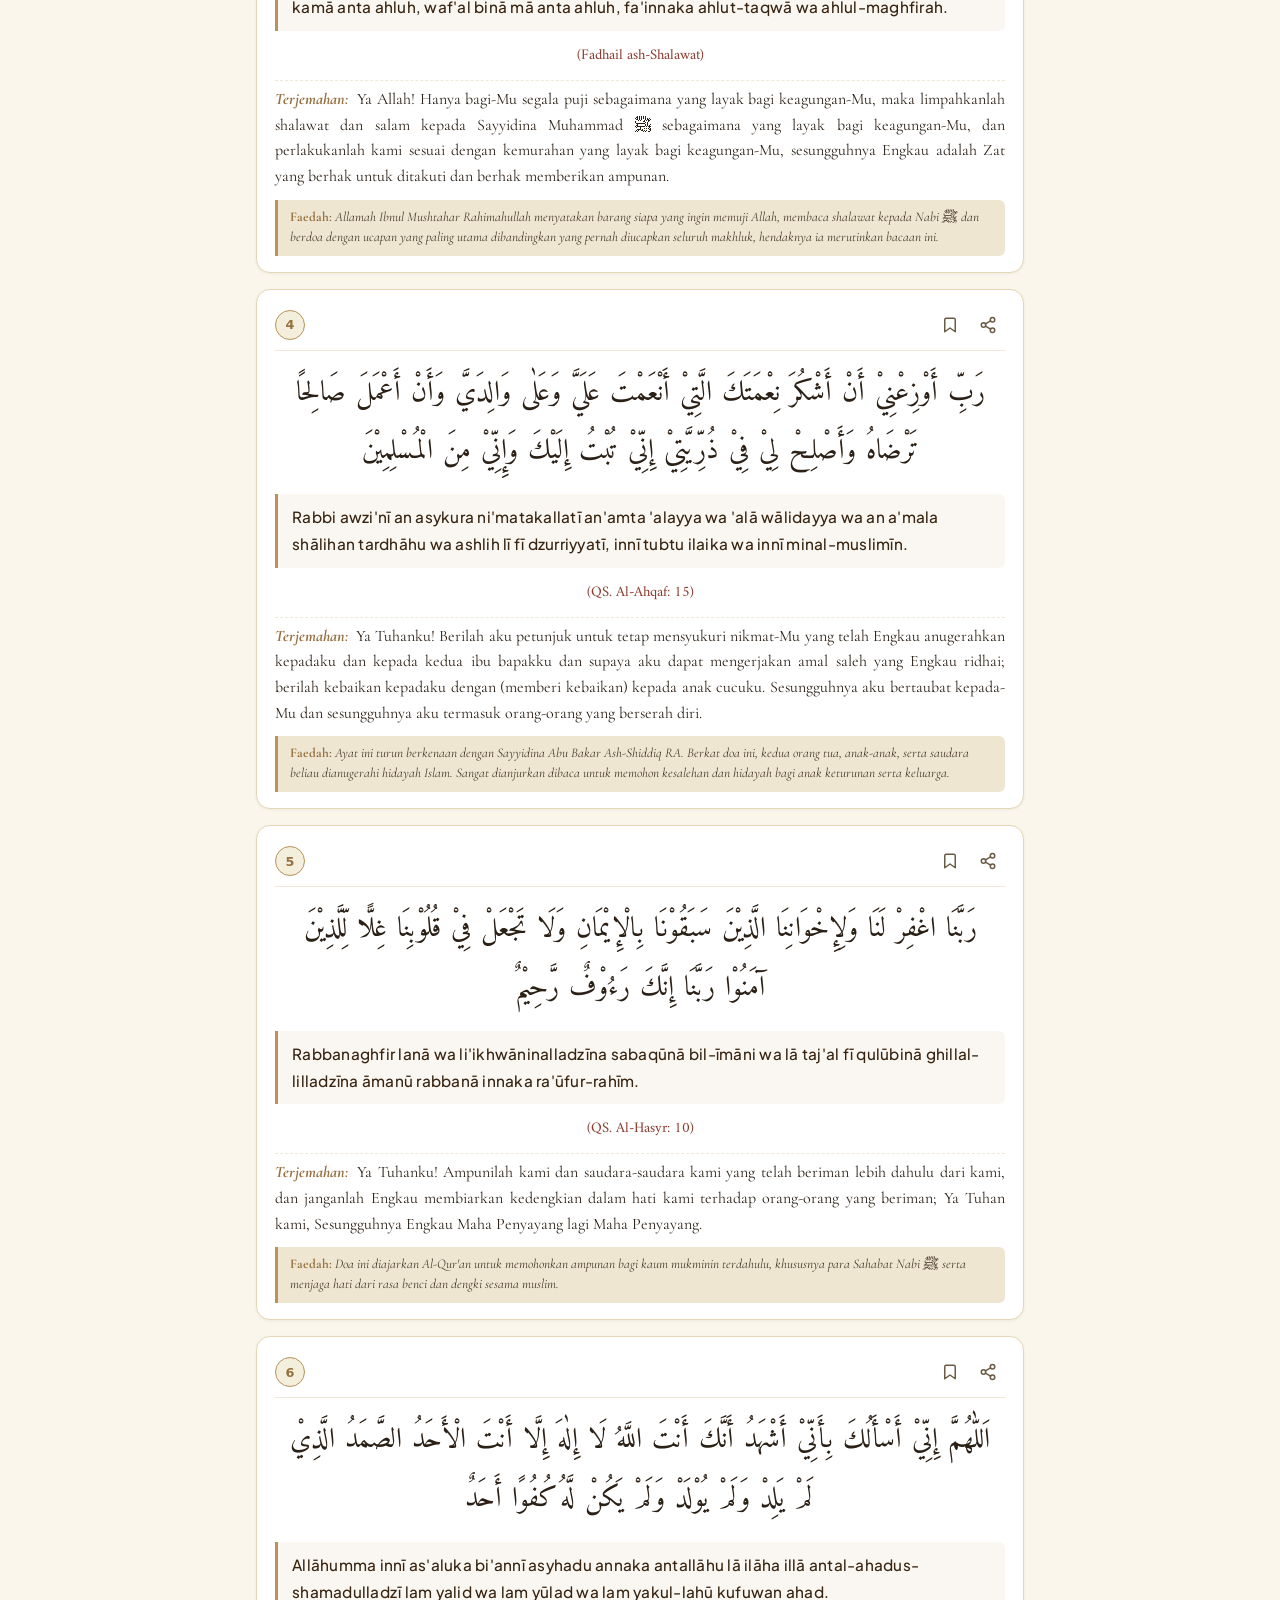
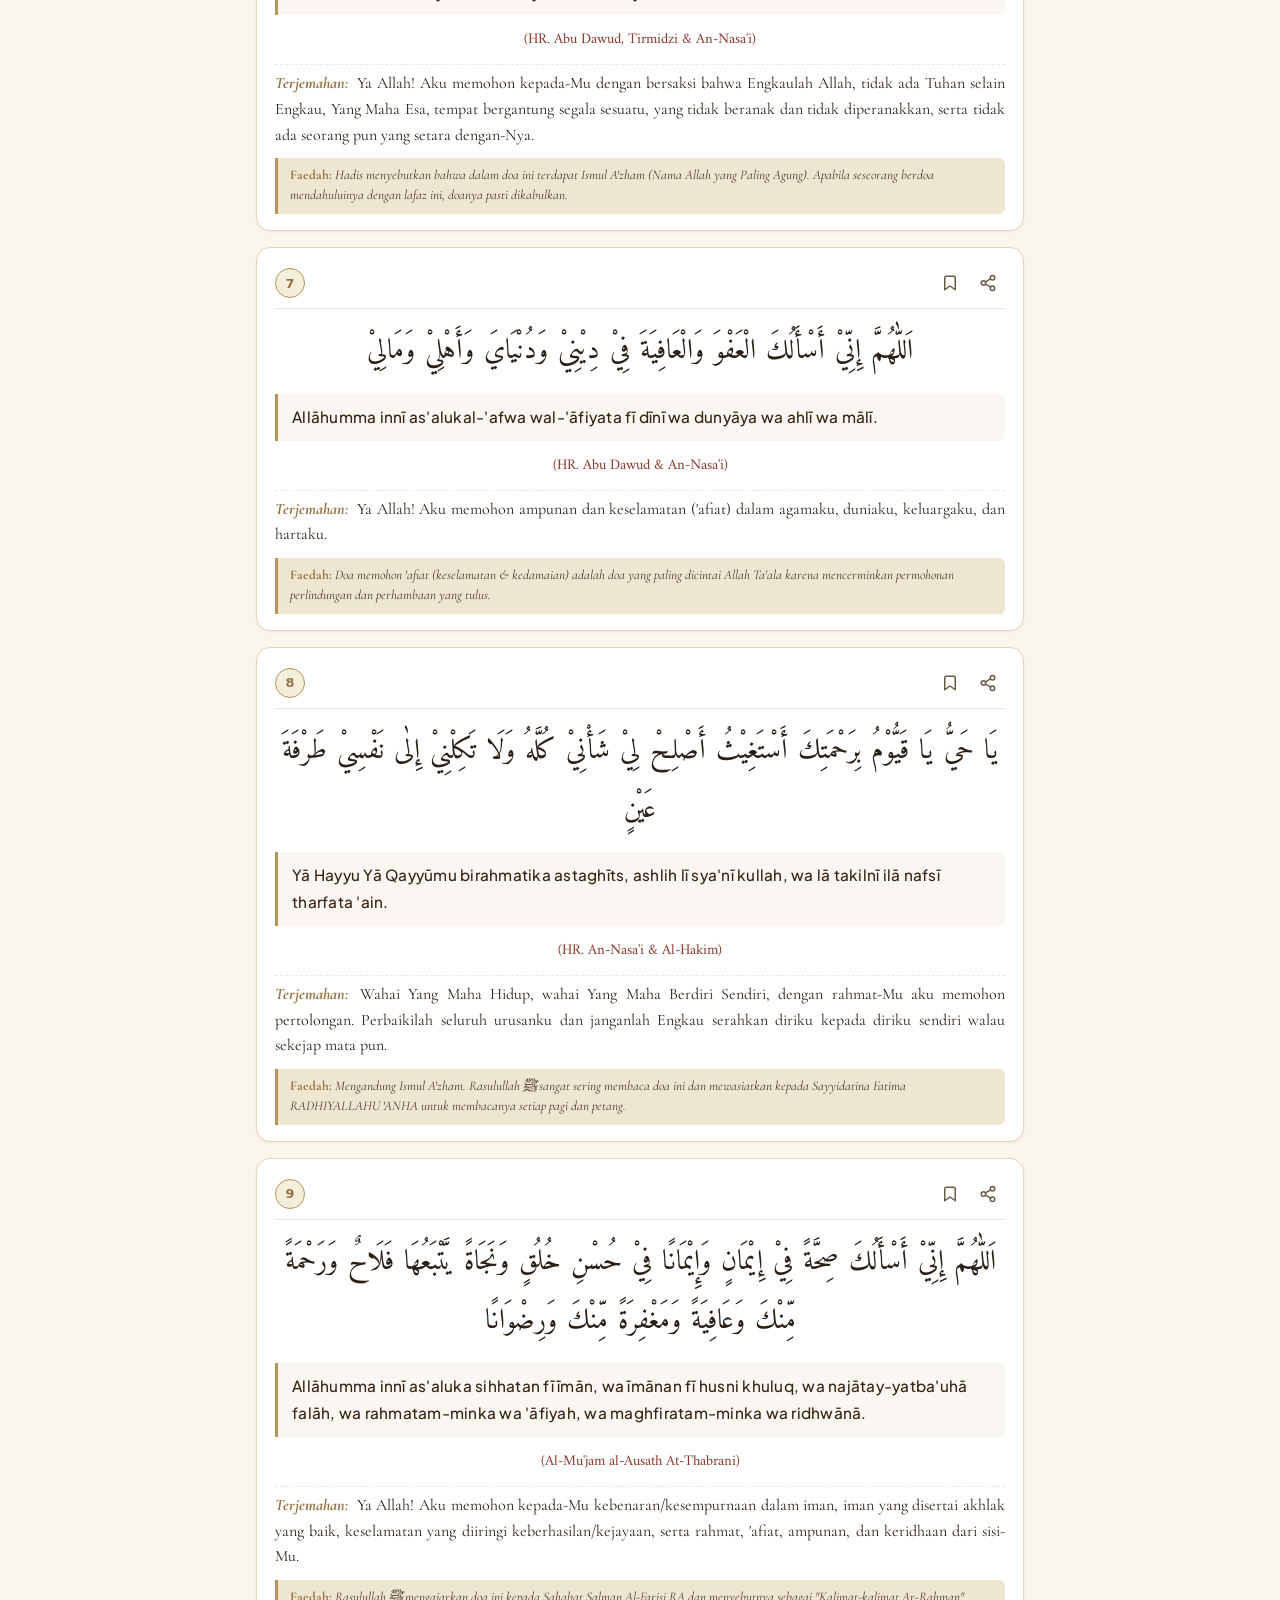
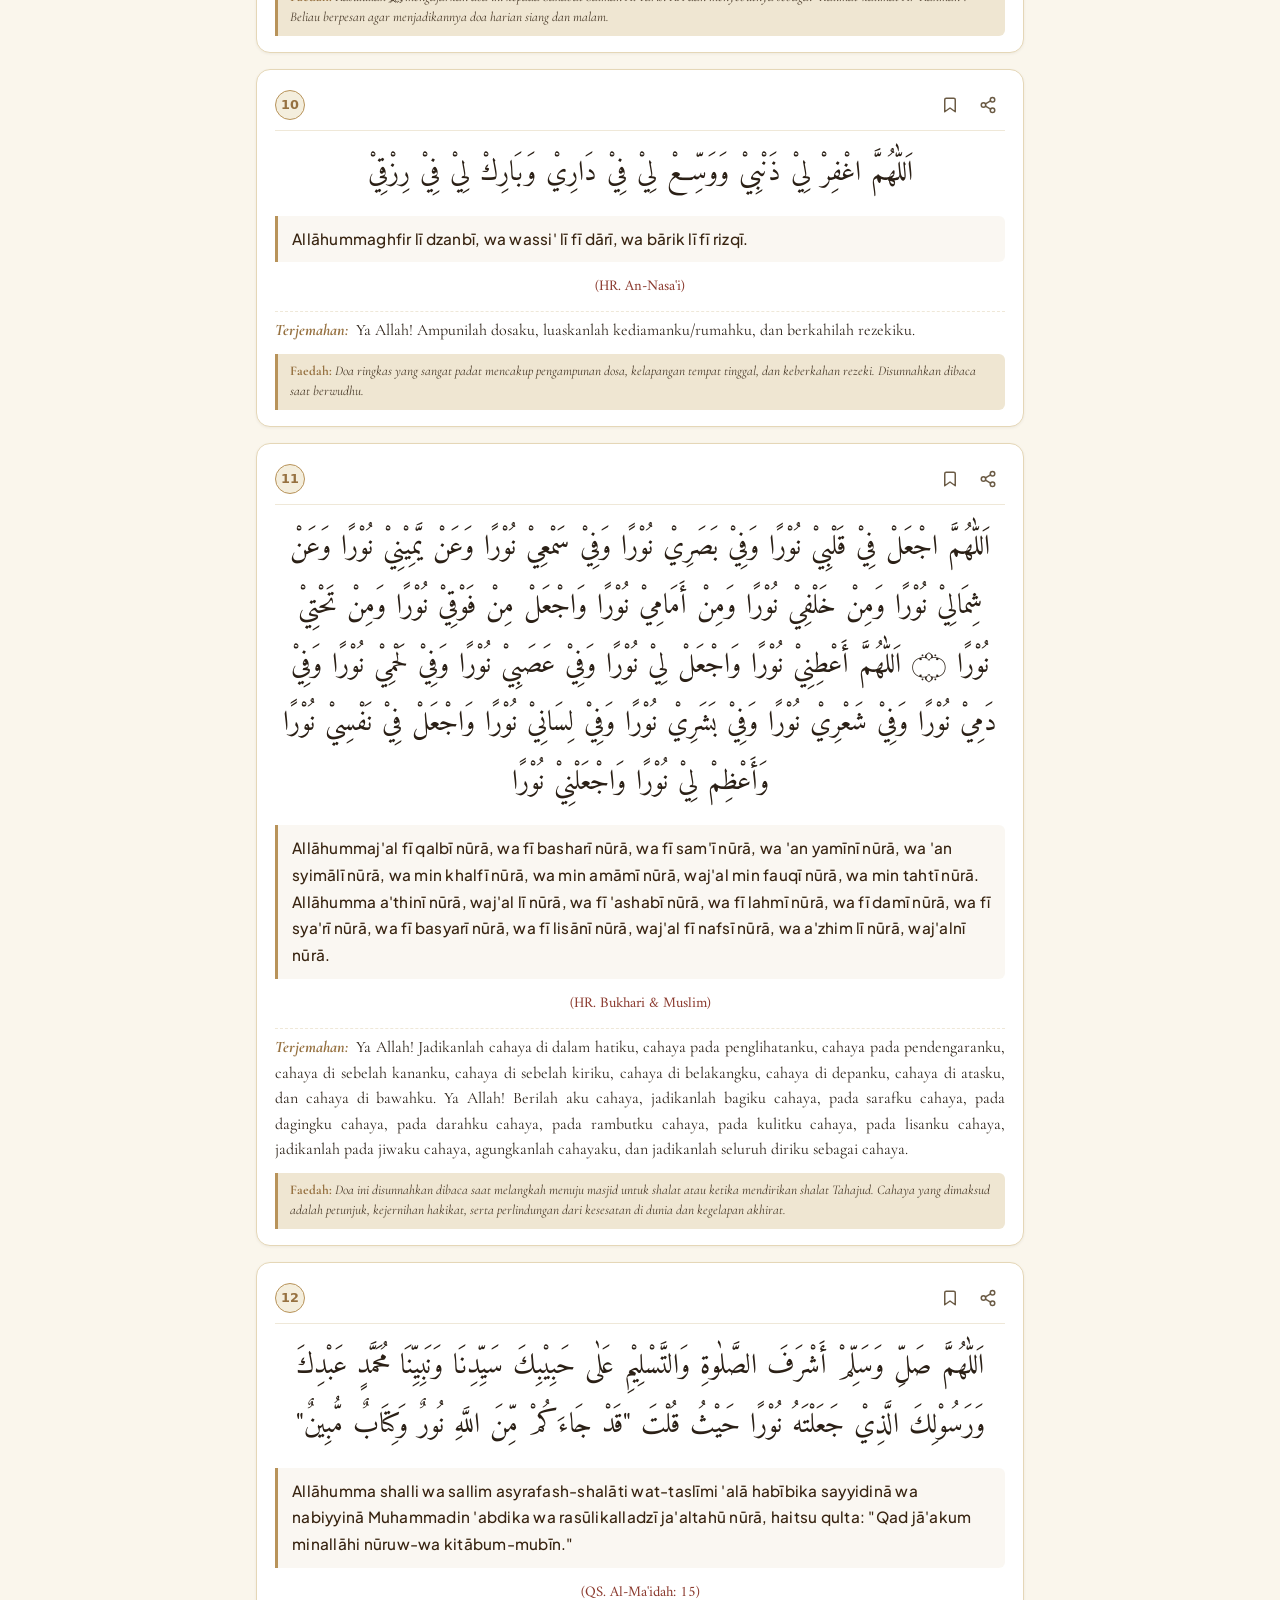
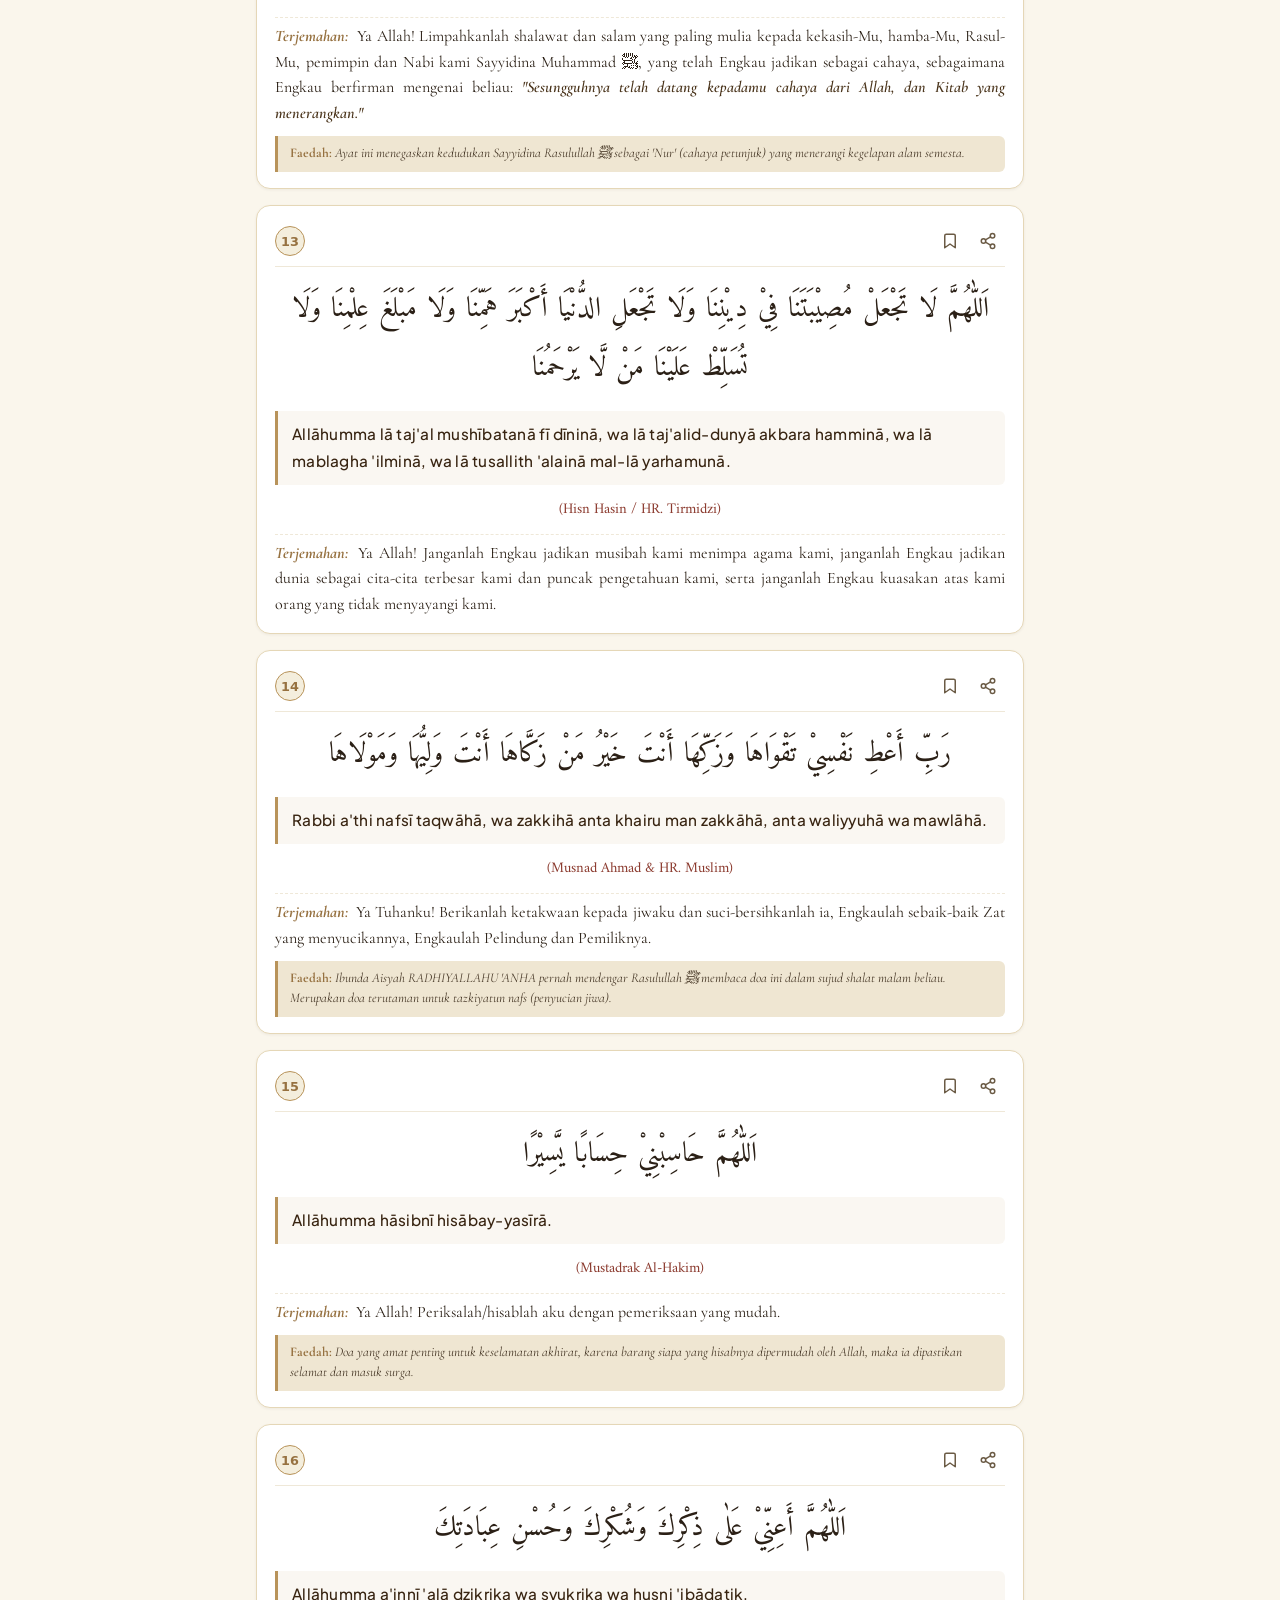
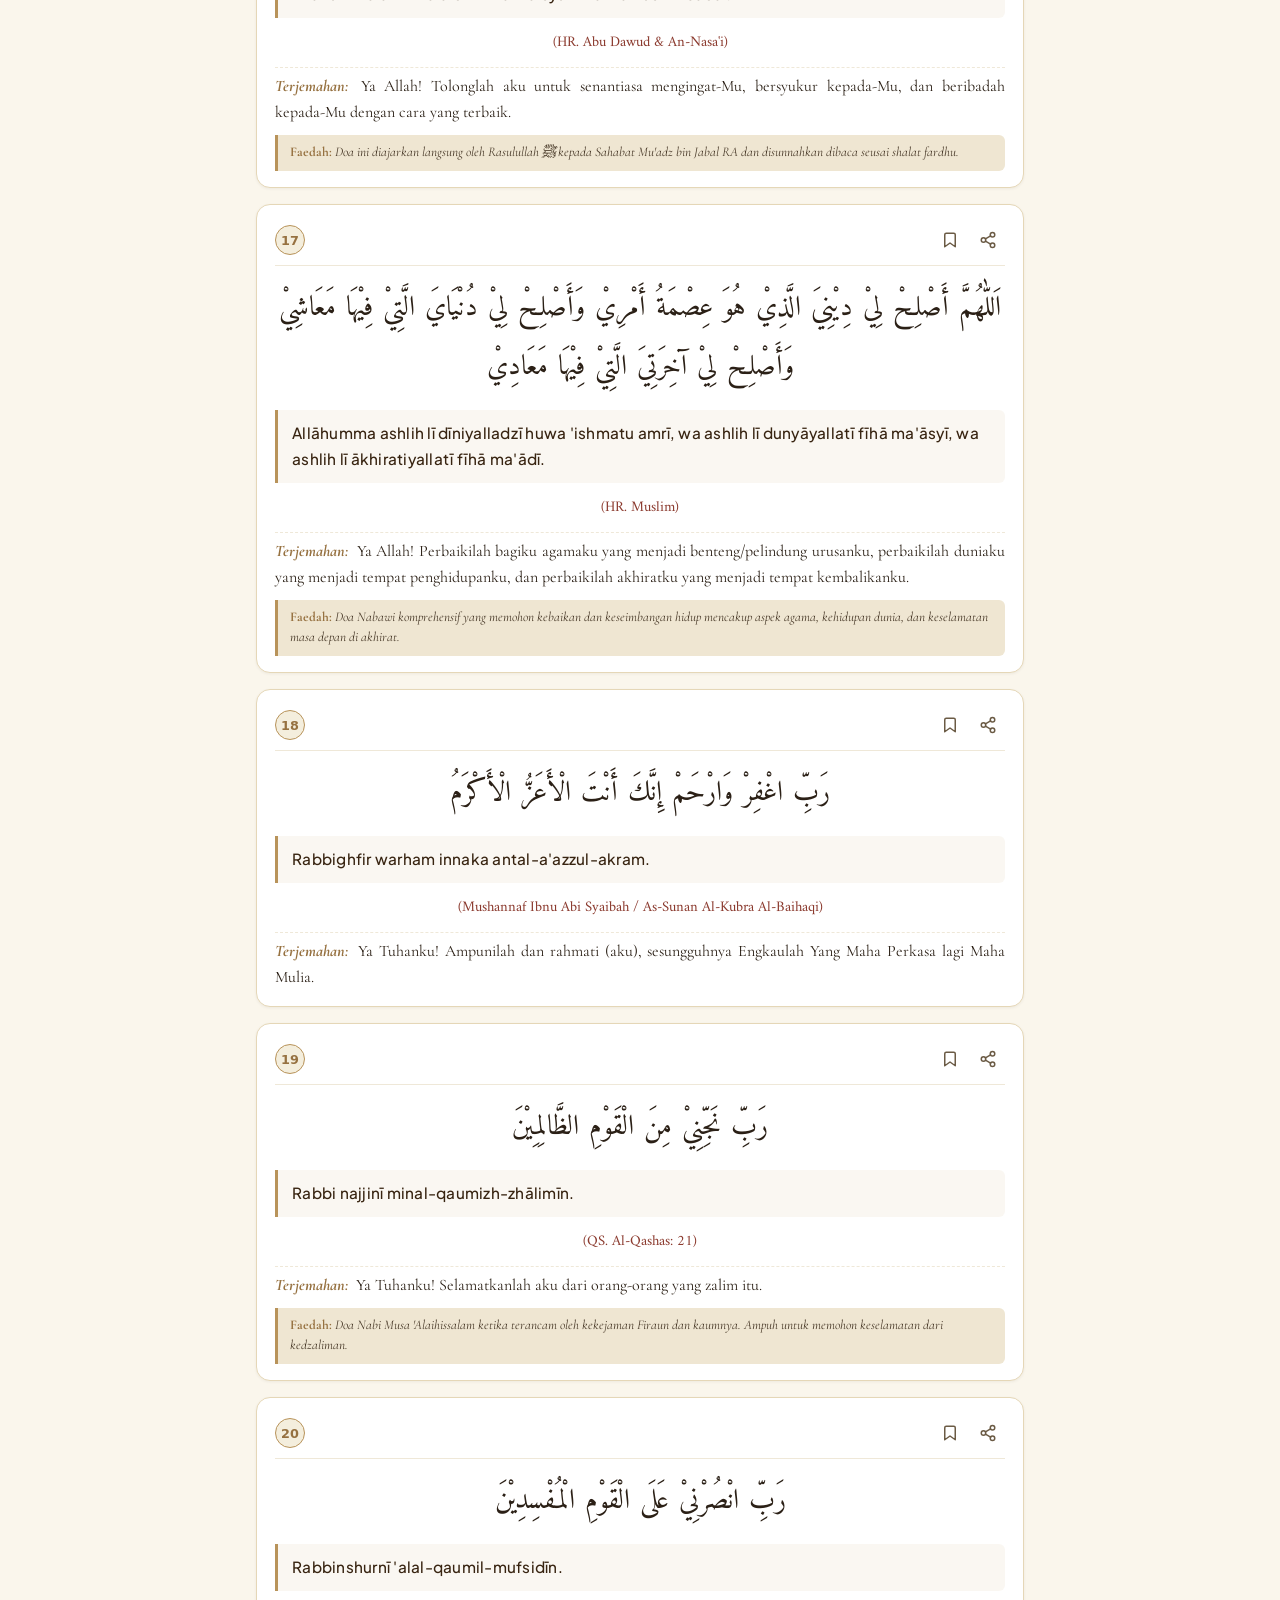
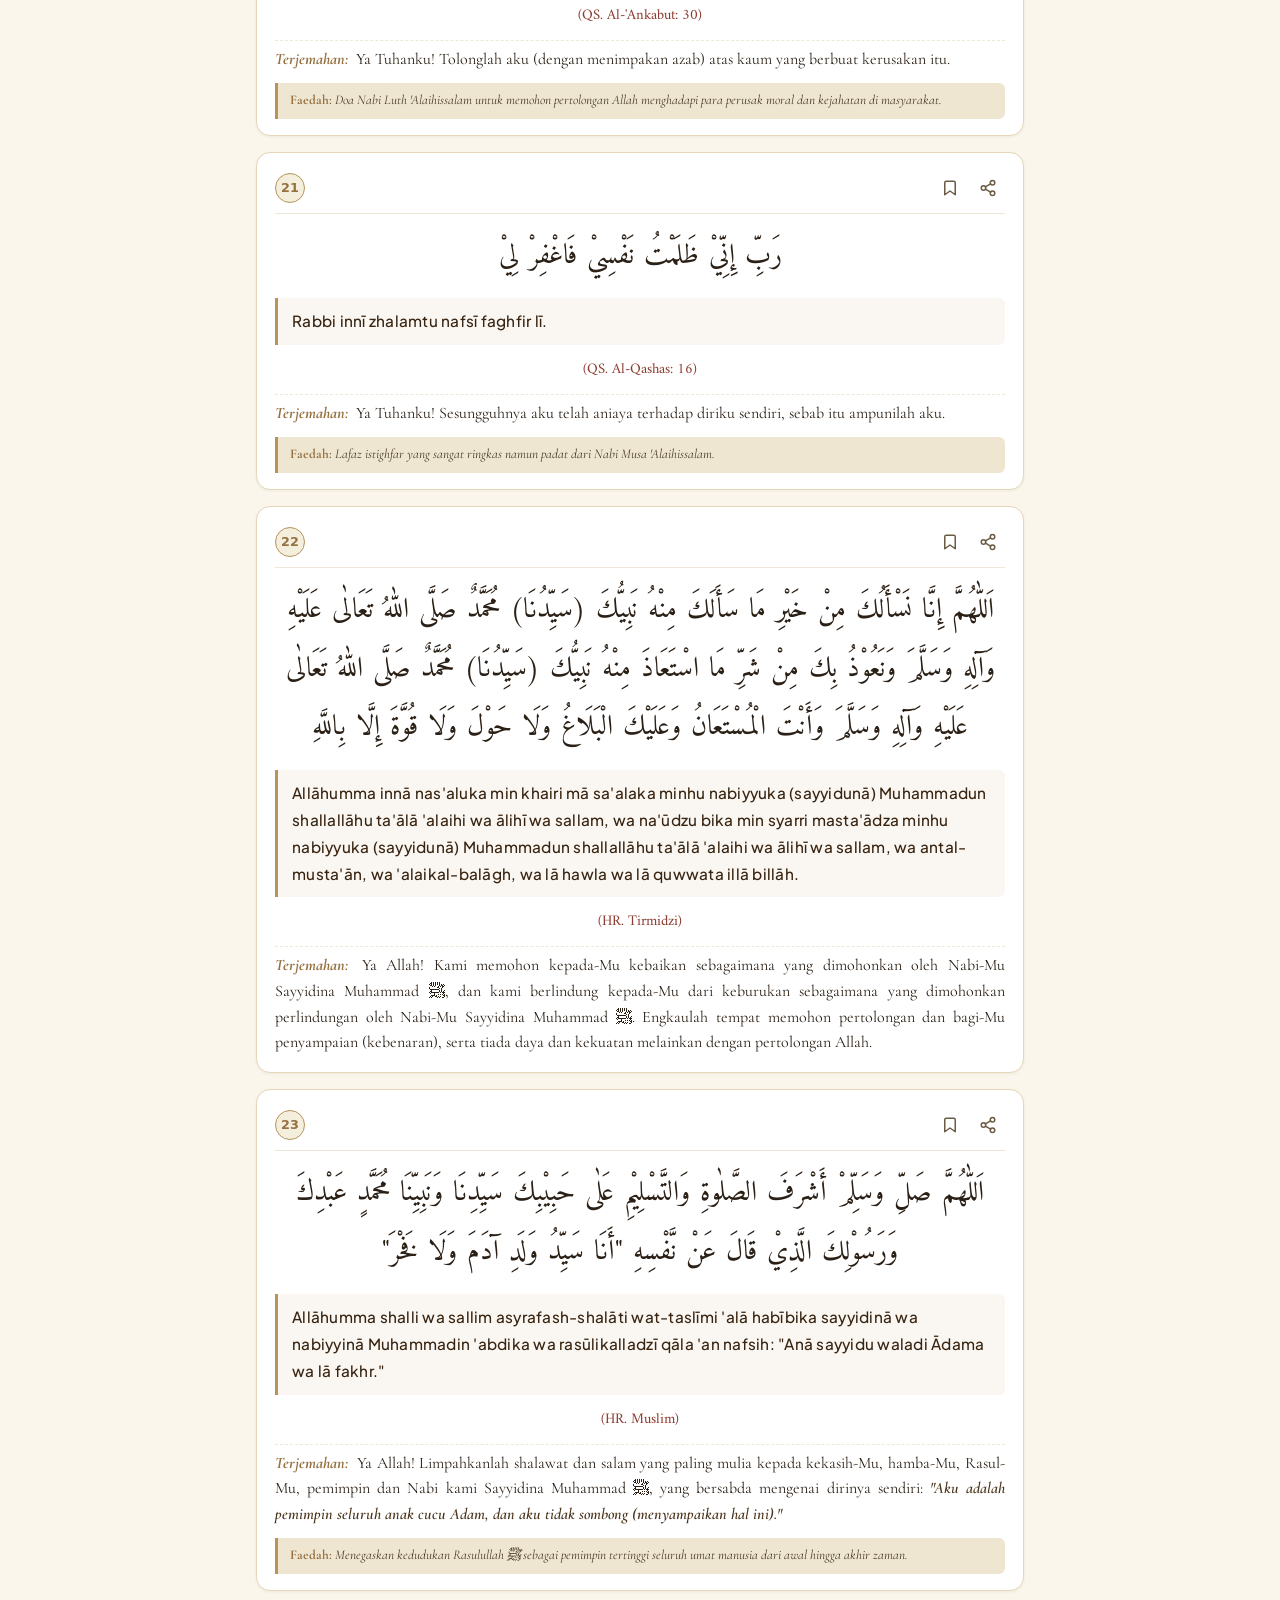
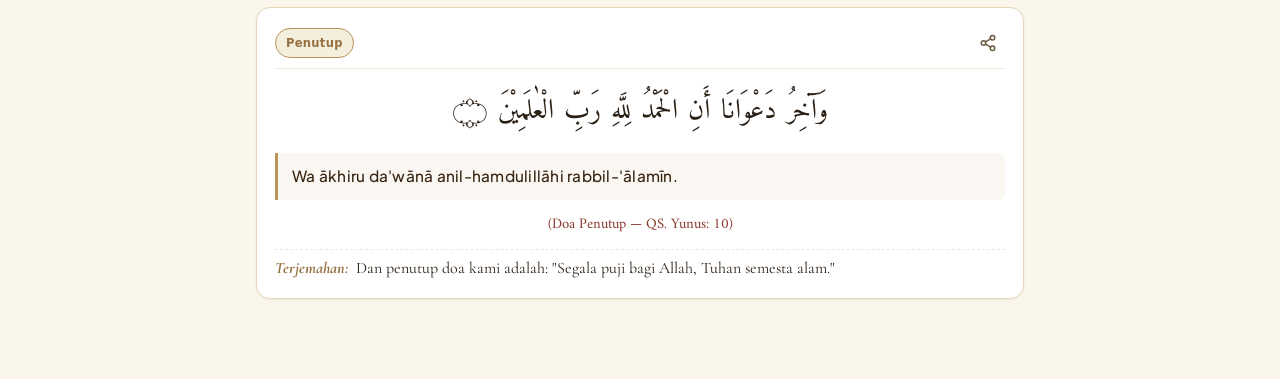
==== commit 488ee65e: "refactor: pindahkan kontrol font, latin, dan terjemahan ke menu hamburger" ====
--- a/index.html
+++ b/index.html
@@ -60,39 +60,6 @@
         </div>
     </header>
 
-    <!-- CONTROL BAR (ZOOM, LATIN, & TRANSLATION TOGGLE - CENTERED) -->
-    <section class="control-bar">
-        <!-- Font Zoom Controller -->
-        <div class="control-group">
-            <button class="zoom-btn" id="zoom-out-btn" title="Perkecil Font">A-</button>
-            <span class="zoom-label" id="zoom-label">100%</span>
-            <button class="zoom-btn" id="zoom-in-btn" title="Perbesar Font">A+</button>
-        </div>
-
-        <!-- Latin Transliteration Toggle -->
-        <div class="control-group">
-            <button class="toggle-btn active" id="toggle-latin-btn" title="Aktifkan / Sembunyikan Bacaan Latin">
-                <svg width="15" height="15" viewBox="0 0 24 24" fill="none" stroke="currentColor" stroke-width="2" stroke-linecap="round" stroke-linejoin="round">
-                    <polyline points="4 7 4 4 20 4 20 7"></polyline>
-                    <line x1="9" y1="20" x2="15" y2="20"></line>
-                    <line x1="12" y1="4" x2="12" y2="20"></line>
-                </svg>
-                <span>Latin: ON</span>
-            </button>
-        </div>
-
-        <!-- Translation Toggle -->
-        <div class="control-group">
-            <button class="toggle-btn active" id="toggle-arti-btn" title="Aktifkan / Sembunyikan Terjemahan">
-                <svg width="16" height="16" viewBox="0 0 24 24" fill="none" stroke="currentColor" stroke-width="2" stroke-linecap="round" stroke-linejoin="round">
-                    <path d="M1 12s4-8 11-8 11 8 11 8-4 8-11 8-11-8-11-8z"></path>
-                    <circle cx="12" cy="12" r="3"></circle>
-                </svg>
-                <span>Arti: ON</span>
-            </button>
-        </div>
-    </section>
-
     <!-- MAIN READING CONTAINER -->
     <main class="main-content" id="content-container">
         <!-- Injected by app.js -->
@@ -105,7 +72,7 @@
                 <div class="drawer-brand">
                     <img src="pwa/icons/icon-512.png" alt="Logo" class="drawer-logo">
                     <div>
-                        <div class="drawer-title">Pilih Hari / Bab</div>
+                        <div class="drawer-title">Menu & Pengaturan</div>
                         <div class="drawer-subtitle">7 Hizib Harian & 40 Shalawat</div>
                     </div>
                 </div>
@@ -116,8 +83,57 @@
                     </svg>
                 </button>
             </div>
-            <div class="drawer-body" id="menu-chapters-list">
-                <!-- Injected dynamically by app.js -->
+
+            <div class="drawer-body">
+                <!-- READING PREFERENCES / DISPLAY SETTINGS -->
+                <div class="drawer-section">
+                    <div class="drawer-section-label">Pengaturan Tampilan</div>
+                    <div class="drawer-settings-card">
+                        <!-- Font Zoom Controller -->
+                        <div class="drawer-setting-row">
+                            <span class="setting-title">
+                                <svg width="15" height="15" viewBox="0 0 24 24" fill="none" stroke="currentColor" stroke-width="2" stroke-linecap="round" stroke-linejoin="round">
+                                    <polyline points="4 7 4 4 20 4 20 7"></polyline>
+                                    <line x1="9" y1="20" x2="15" y2="20"></line>
+                                    <line x1="12" y1="4" x2="12" y2="20"></line>
+                                </svg>
+                                Ukuran Font
+                            </span>
+                            <div class="control-group">
+                                <button class="zoom-btn" id="zoom-out-btn" title="Perkecil Font">A-</button>
+                                <span class="zoom-label" id="zoom-label">100%</span>
+                                <button class="zoom-btn" id="zoom-in-btn" title="Perbesar Font">A+</button>
+                            </div>
+                        </div>
+
+                        <!-- Latin & Translation Toggles -->
+                        <div class="drawer-setting-row toggles-row">
+                            <button class="toggle-btn active" id="toggle-latin-btn" title="Aktifkan / Sembunyikan Bacaan Latin">
+                                <svg width="15" height="15" viewBox="0 0 24 24" fill="none" stroke="currentColor" stroke-width="2" stroke-linecap="round" stroke-linejoin="round">
+                                    <polyline points="4 7 4 4 20 4 20 7"></polyline>
+                                    <line x1="9" y1="20" x2="15" y2="20"></line>
+                                    <line x1="12" y1="4" x2="12" y2="20"></line>
+                                </svg>
+                                <span>Latin: ON</span>
+                            </button>
+                            <button class="toggle-btn active" id="toggle-arti-btn" title="Aktifkan / Sembunyikan Terjemahan">
+                                <svg width="16" height="16" viewBox="0 0 24 24" fill="none" stroke="currentColor" stroke-width="2" stroke-linecap="round" stroke-linejoin="round">
+                                    <path d="M1 12s4-8 11-8 11 8 11 8-4 8-11 8-11-8-11-8z"></path>
+                                    <circle cx="12" cy="12" r="3"></circle>
+                                </svg>
+                                <span>Arti: ON</span>
+                            </button>
+                        </div>
+                    </div>
+                </div>
+
+                <!-- CHAPTER NAVIGATION -->
+                <div class="drawer-section">
+                    <div class="drawer-section-label">Pilih Hari / Bab</div>
+                    <div class="drawer-chapters-list" id="menu-chapters-list">
+                        <!-- Injected dynamically by app.js -->
+                    </div>
+                </div>
             </div>
         </aside>
     </div>
--- a/pwa/app.css
+++ b/pwa/app.css
@@ -206,17 +206,7 @@
     background-color: var(--bg-surface);
 }
 
-/* --- Secondary Control Bar (Zoom, Latin, & Translation Toggle - Centered) --- */
-.control-bar {
-    max-width: 800px;
-    margin: 12px auto 6px auto;
-    padding: 0 16px;
-    display: flex;
-    align-items: center;
-    justify-content: center;
-    flex-wrap: wrap;
-    gap: 10px;
-}
+/* --- Reading Preference Controls (Shared: Zoom & Toggles) --- */
 
 .control-group {
     display: flex;
@@ -291,16 +281,9 @@
 /* Chapter Heading */
 .chapter-hero {
     text-align: center;
-    padding: 16px 8px 22px 8px;
+    padding: 10px 8px 18px 8px;
     border-bottom: 1px solid var(--bg-card-border);
     margin-bottom: 18px;
-}
-
-.hero-ornament {
-    color: var(--gold-primary);
-    font-size: 1.1rem;
-    letter-spacing: 4px;
-    margin-bottom: 6px;
 }
 
 .hero-title-ar {
@@ -624,6 +607,86 @@
     padding: 12px;
     overflow-y: auto;
     flex: 1;
+    display: flex;
+    flex-direction: column;
+    gap: 14px;
+}
+
+/* --- Drawer Section & Settings Card --- */
+.drawer-section {
+    display: flex;
+    flex-direction: column;
+    gap: 8px;
+}
+
+.drawer-section-label {
+    font-size: 0.72rem;
+    font-weight: 700;
+    text-transform: uppercase;
+    letter-spacing: 0.8px;
+    color: var(--gold-deep);
+    padding: 2px 4px;
+}
+
+.drawer-settings-card {
+    background-color: var(--bg-card);
+    border: 1px solid var(--bg-card-border);
+    border-radius: var(--radius-md);
+    padding: 12px;
+    display: flex;
+    flex-direction: column;
+    gap: 12px;
+    box-shadow: var(--shadow-sm);
+}
+
+.drawer-setting-row {
+    display: flex;
+    align-items: center;
+    justify-content: space-between;
+    gap: 8px;
+}
+
+.setting-title {
+    font-size: 0.86rem;
+    font-weight: 600;
+    color: var(--text-ink);
+    display: flex;
+    align-items: center;
+    gap: 8px;
+}
+
+.setting-title svg {
+    color: var(--gold-dark);
+}
+
+.drawer-setting-row.toggles-row {
+    display: grid;
+    grid-template-columns: 1fr 1fr;
+    gap: 8px;
+    padding-top: 10px;
+    border-top: 1px dashed var(--bg-card-border);
+}
+
+.drawer-setting-row.toggles-row .toggle-btn {
+    justify-content: center;
+    padding: 8px 10px;
+    border: 1px solid var(--bg-card-border);
+    background-color: var(--bg-surface);
+    border-radius: var(--radius-full);
+    font-size: 0.8rem;
+    font-weight: 600;
+    box-shadow: var(--shadow-sm);
+    transition: all 0.2s ease;
+}
+
+.drawer-setting-row.toggles-row .toggle-btn.active {
+    background-color: var(--gold-deep);
+    border-color: var(--gold-deep);
+    color: #FFF;
+    box-shadow: 0 2px 6px rgba(142, 98, 43, 0.25);
+}
+
+.drawer-chapters-list {
     display: flex;
     flex-direction: column;
     gap: 8px;
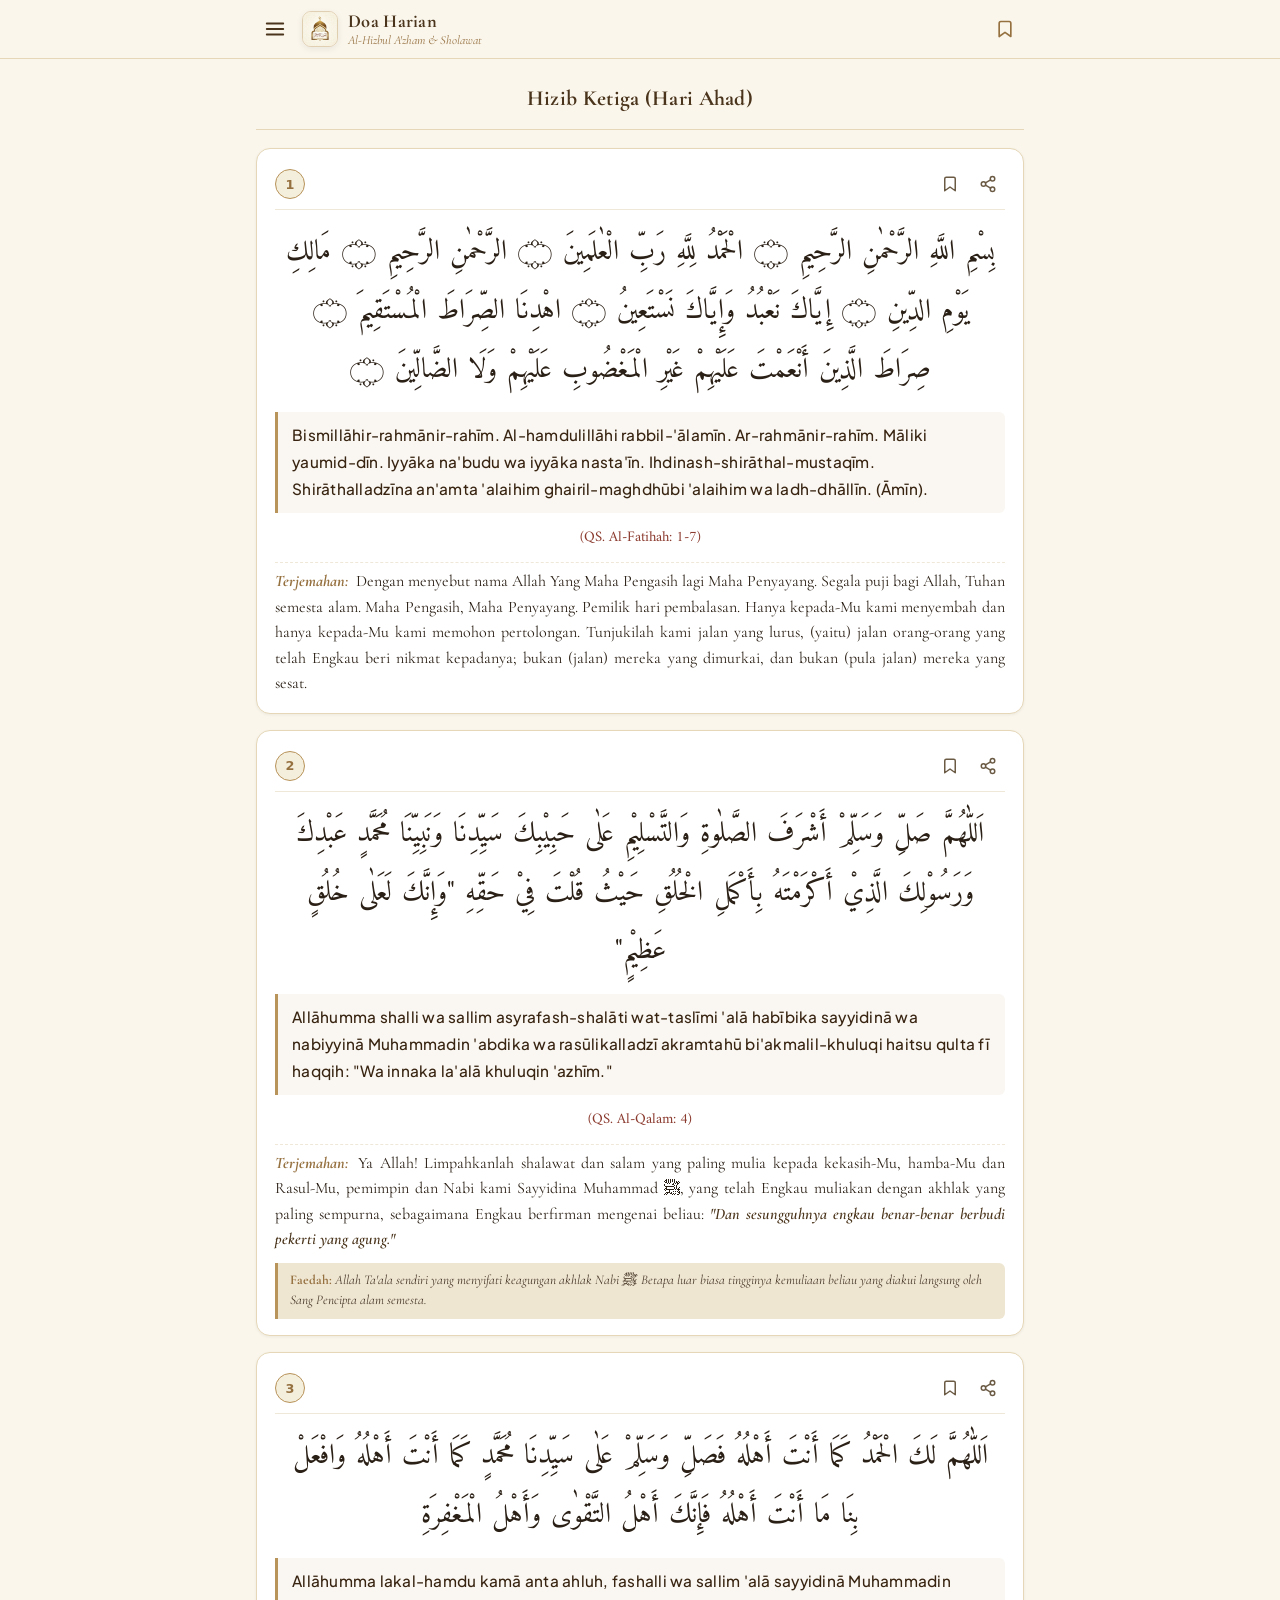
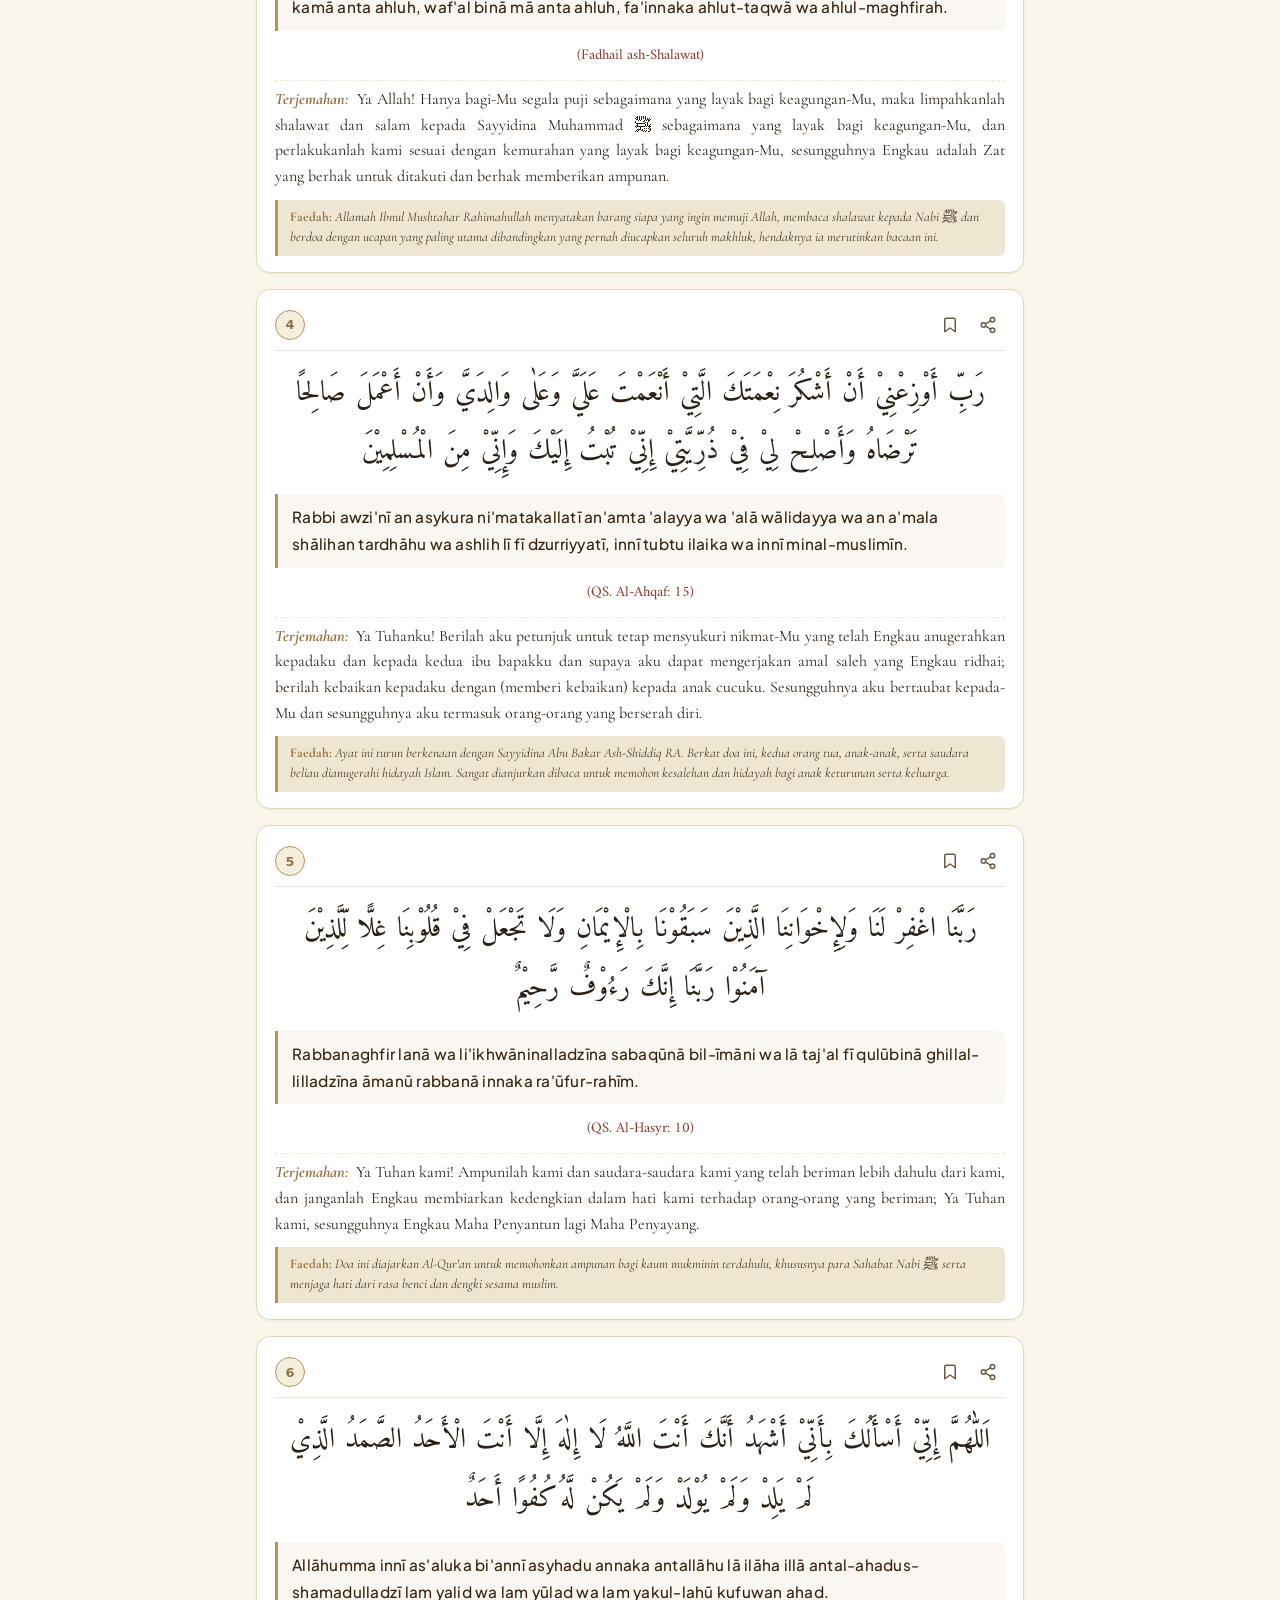
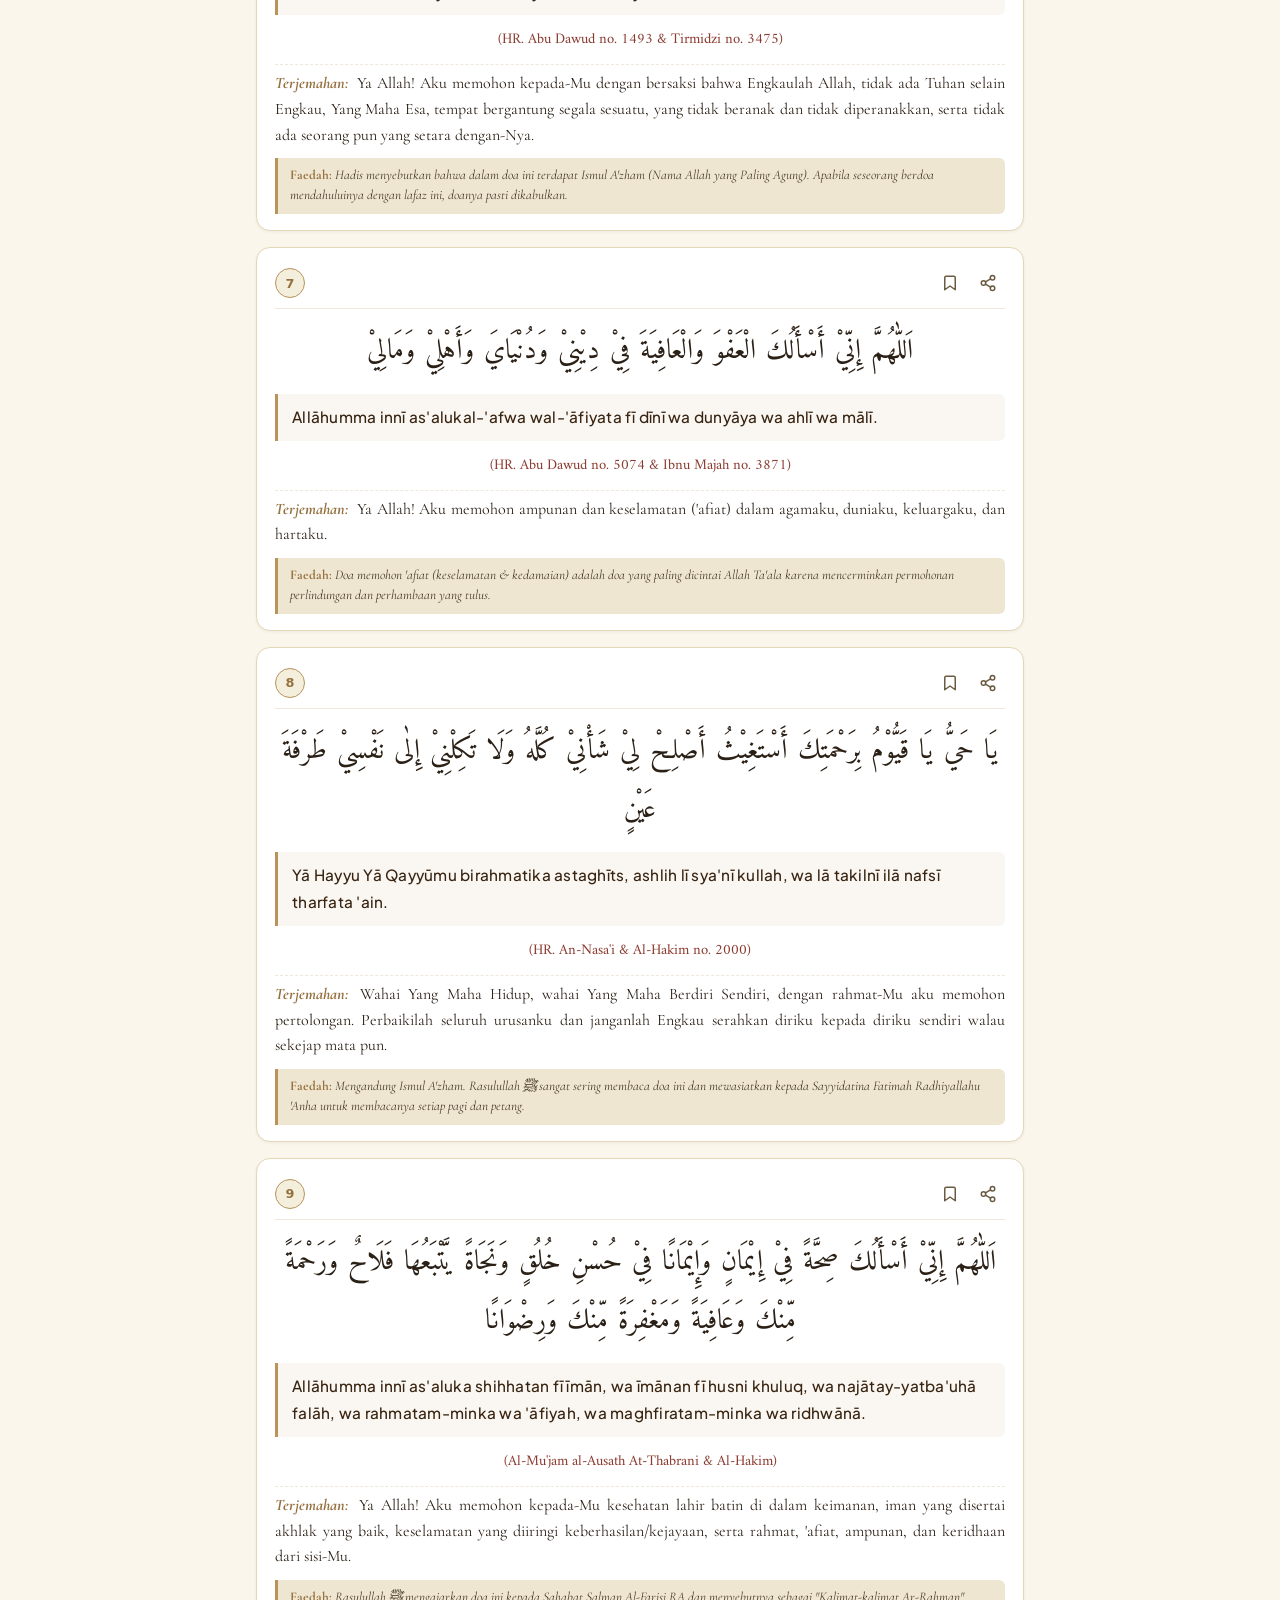
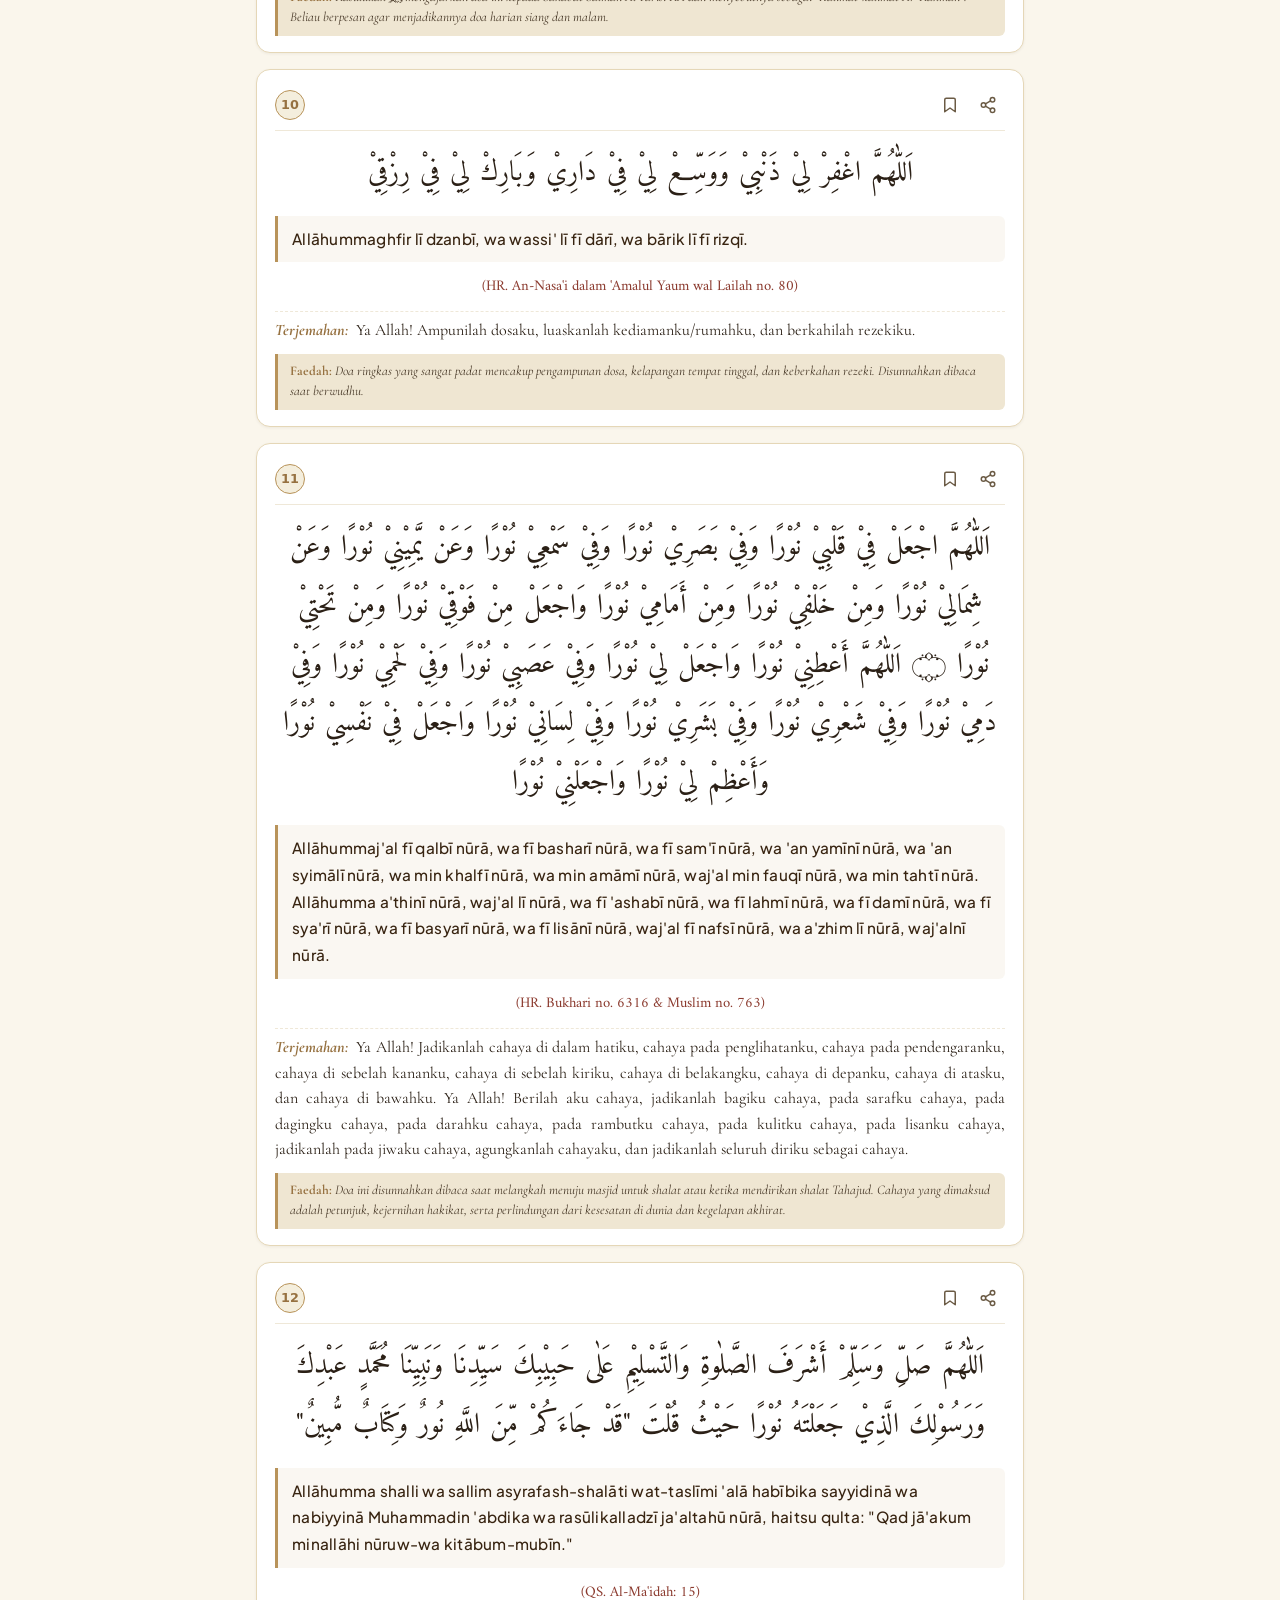
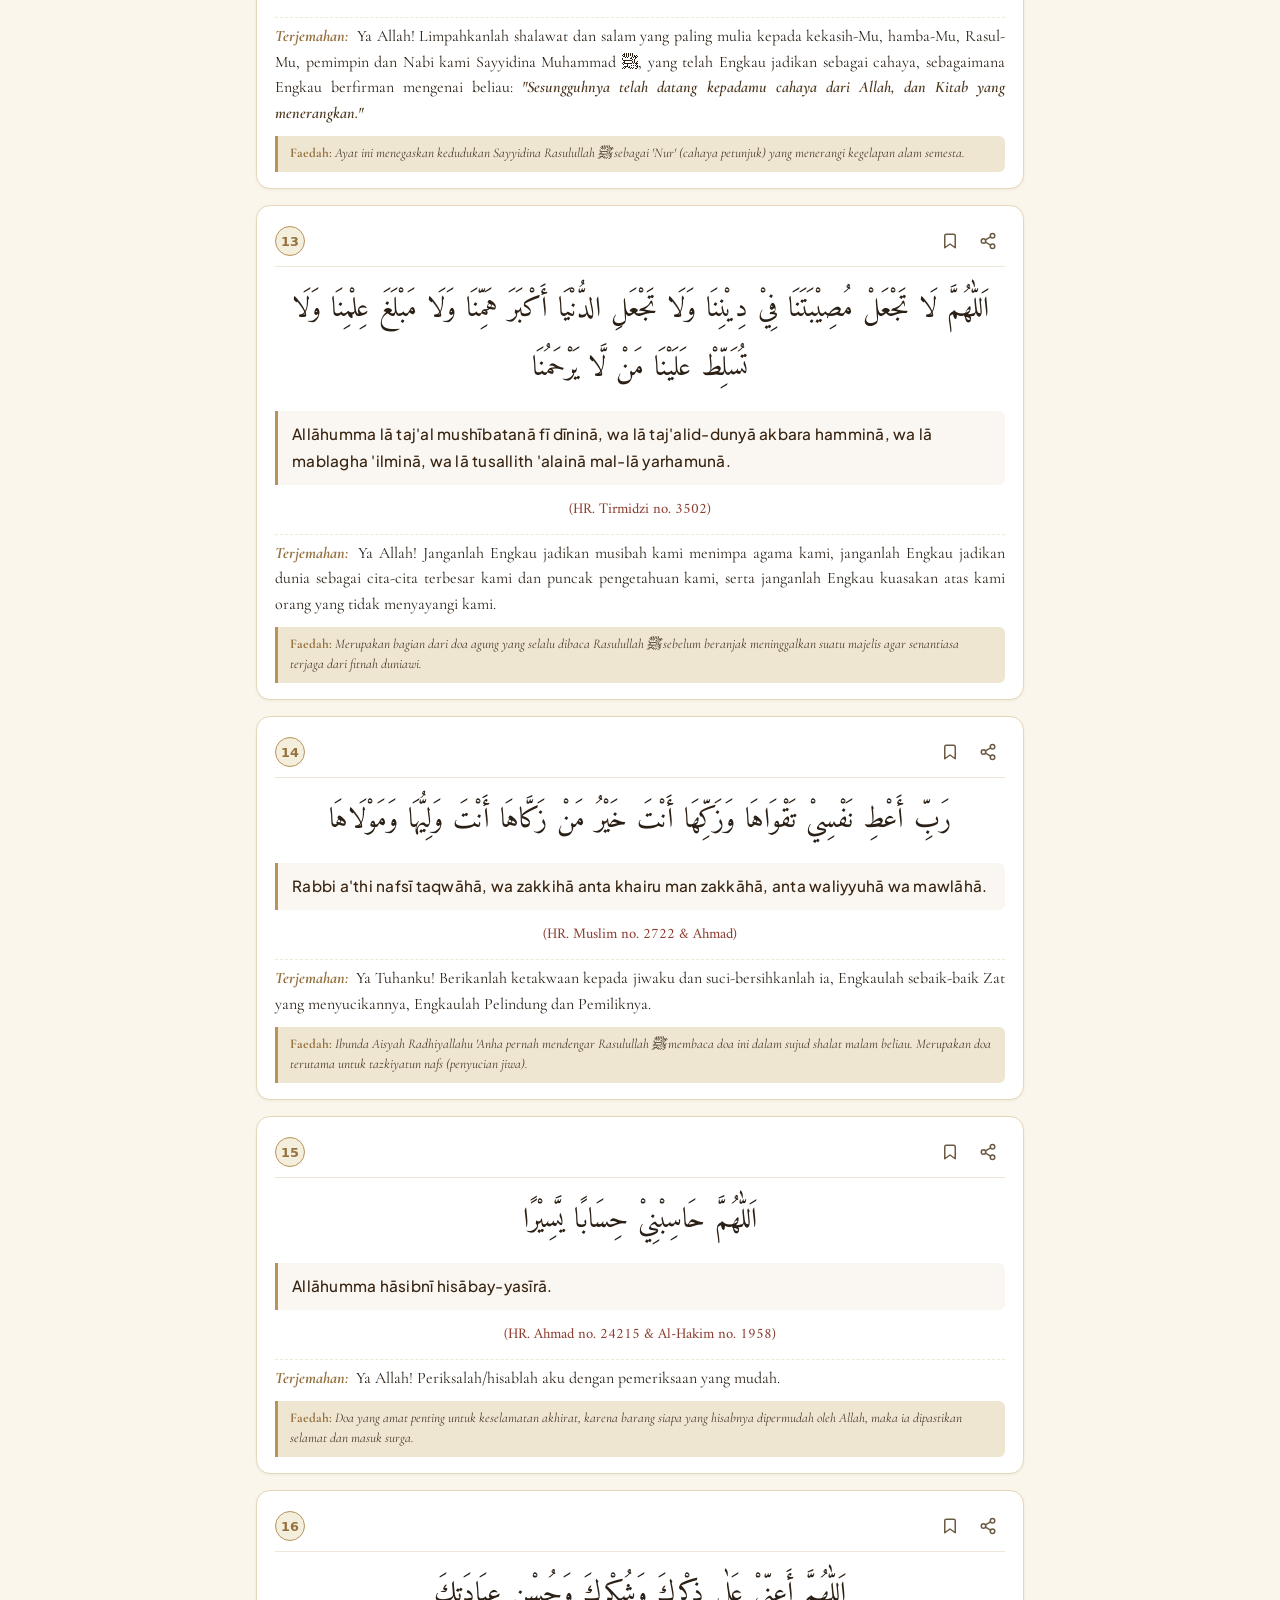
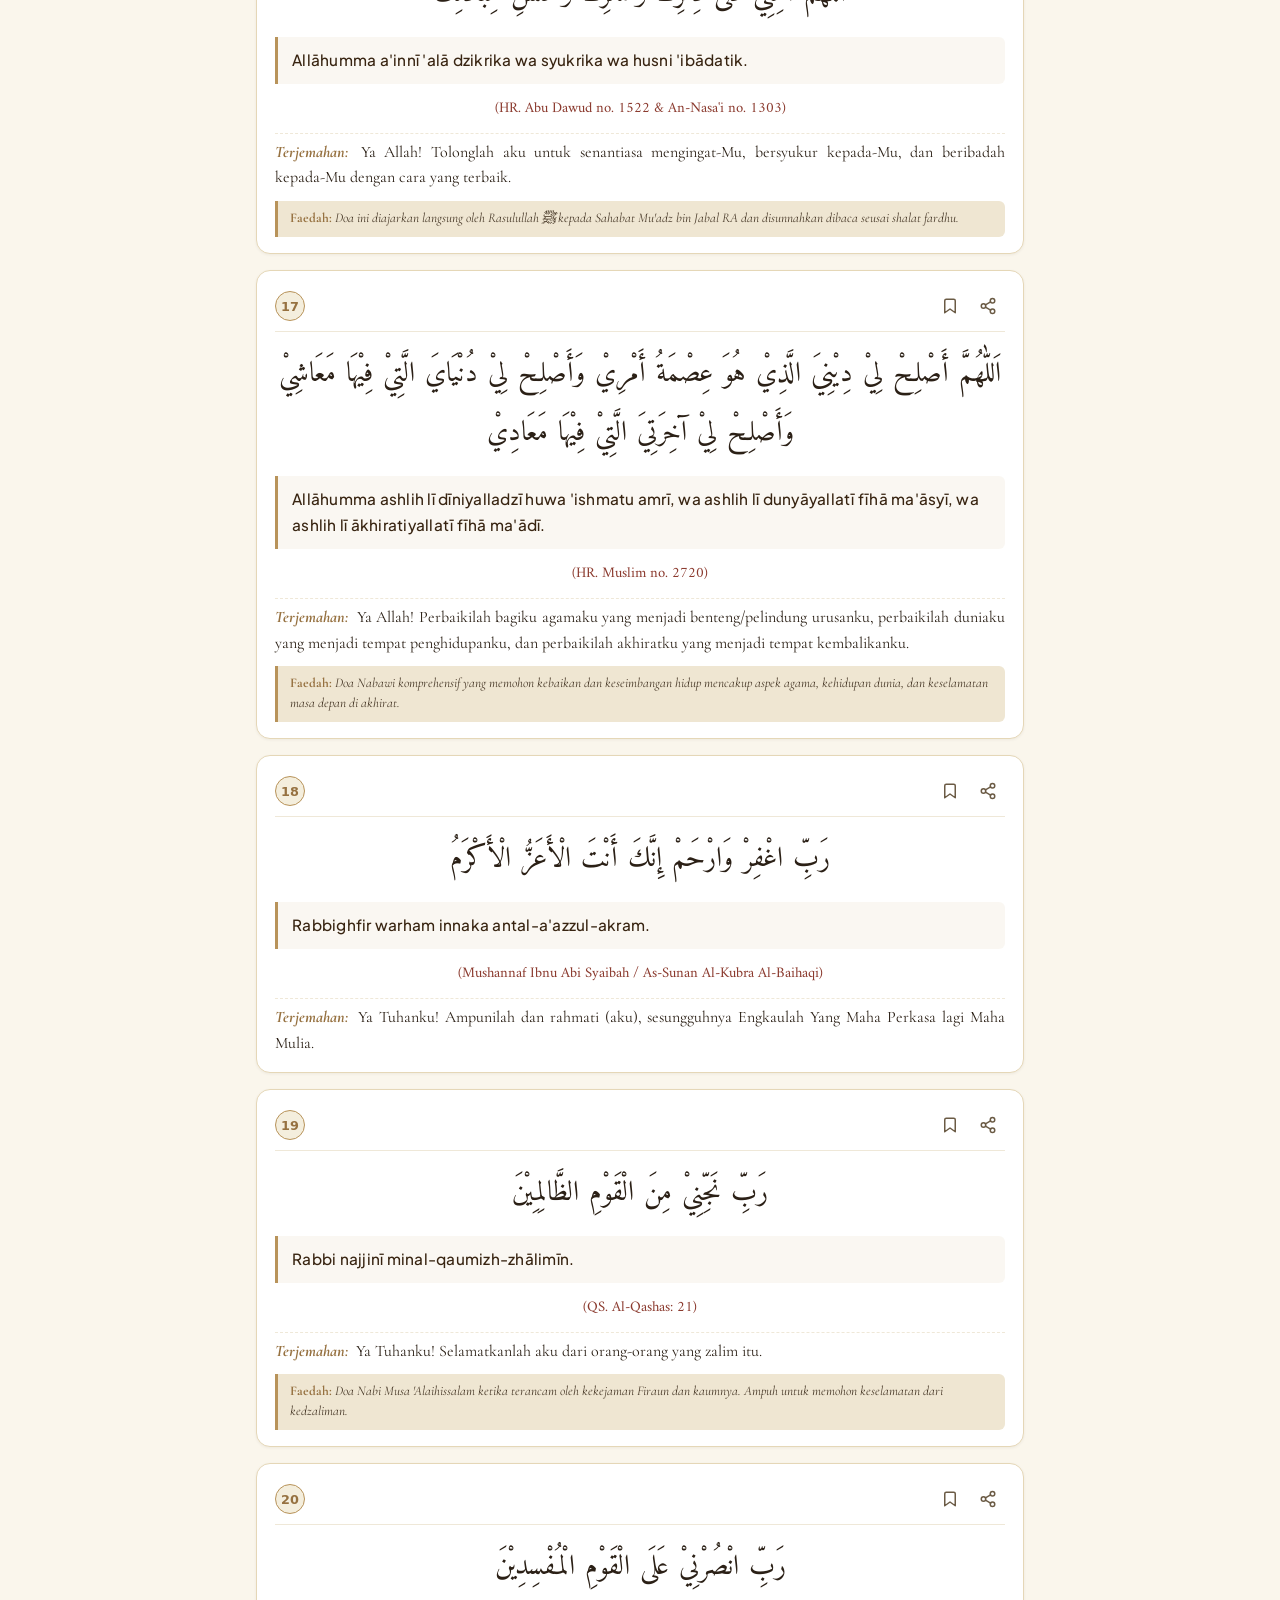
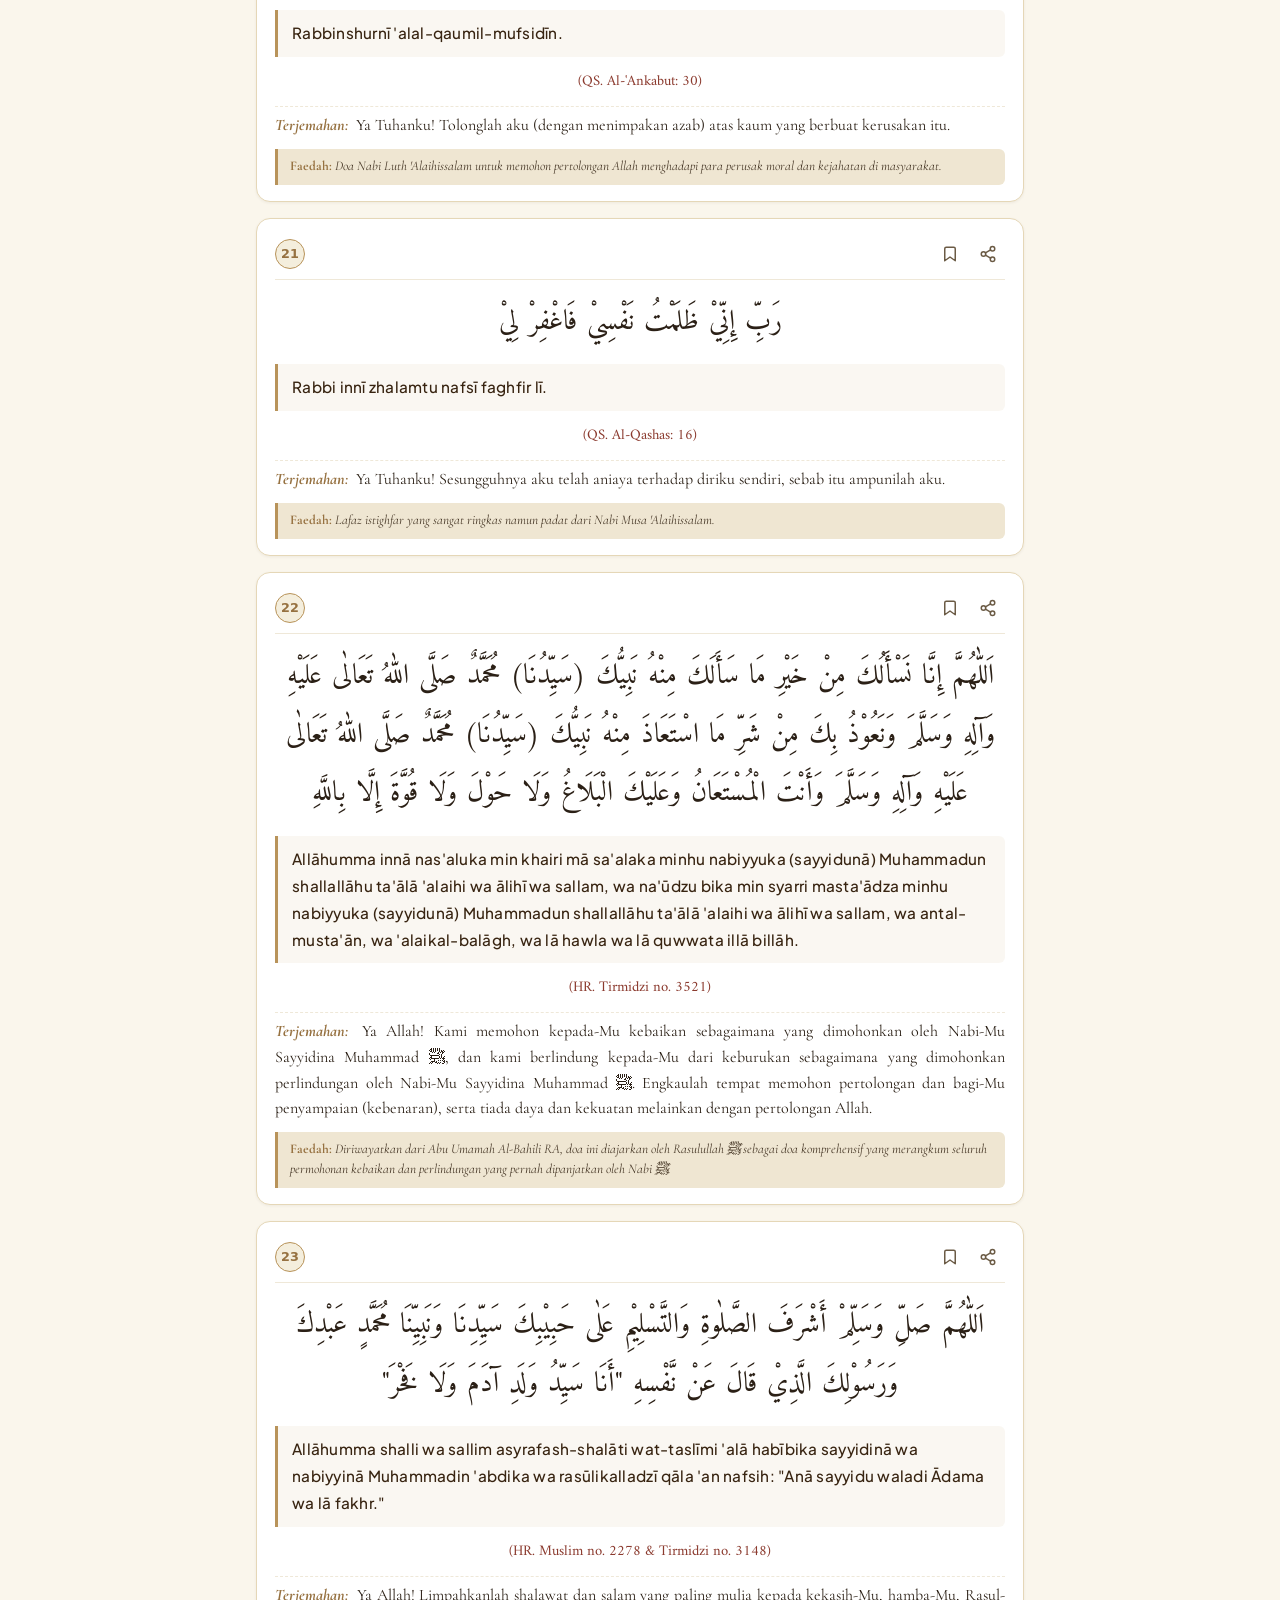
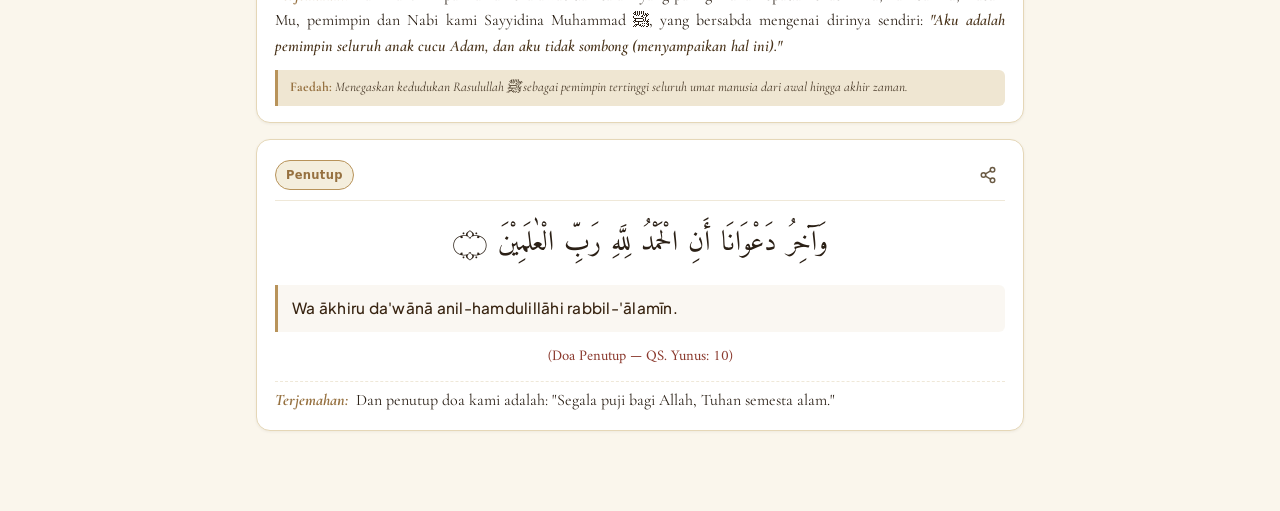
==== commit 828993e3: "fix(bidi): fix parentheses flipping on mobile android by setting reference direction to ltr" ====
--- a/index.html
+++ b/index.html
@@ -25,7 +25,7 @@
     <link href="https://fonts.googleapis.com/css2?family=Amiri:ital,wght@0,400;0,700;1,400;1,700&family=Cormorant+Garamond:ital,wght@0,400;0,600;0,700;1,400;1,600;1,700&family=Plus+Jakarta+Sans:wght@400;500;600;700&display=swap" rel="stylesheet">
 
     <!-- App Stylesheet -->
-    <link rel="stylesheet" href="pwa/app.css">
+    <link rel="stylesheet" href="pwa/app.css?v=2.8">
 </head>
 
 <body>
--- a/pwa/app.css
+++ b/pwa/app.css
@@ -443,7 +443,8 @@
     font-size: calc(11pt * var(--font-scale-latin));
     color: var(--rubric-red);
     text-align: center;
-    direction: rtl;
+    direction: ltr;
+    unicode-bidi: isolate;
     margin-bottom: 12px;
 }
 
